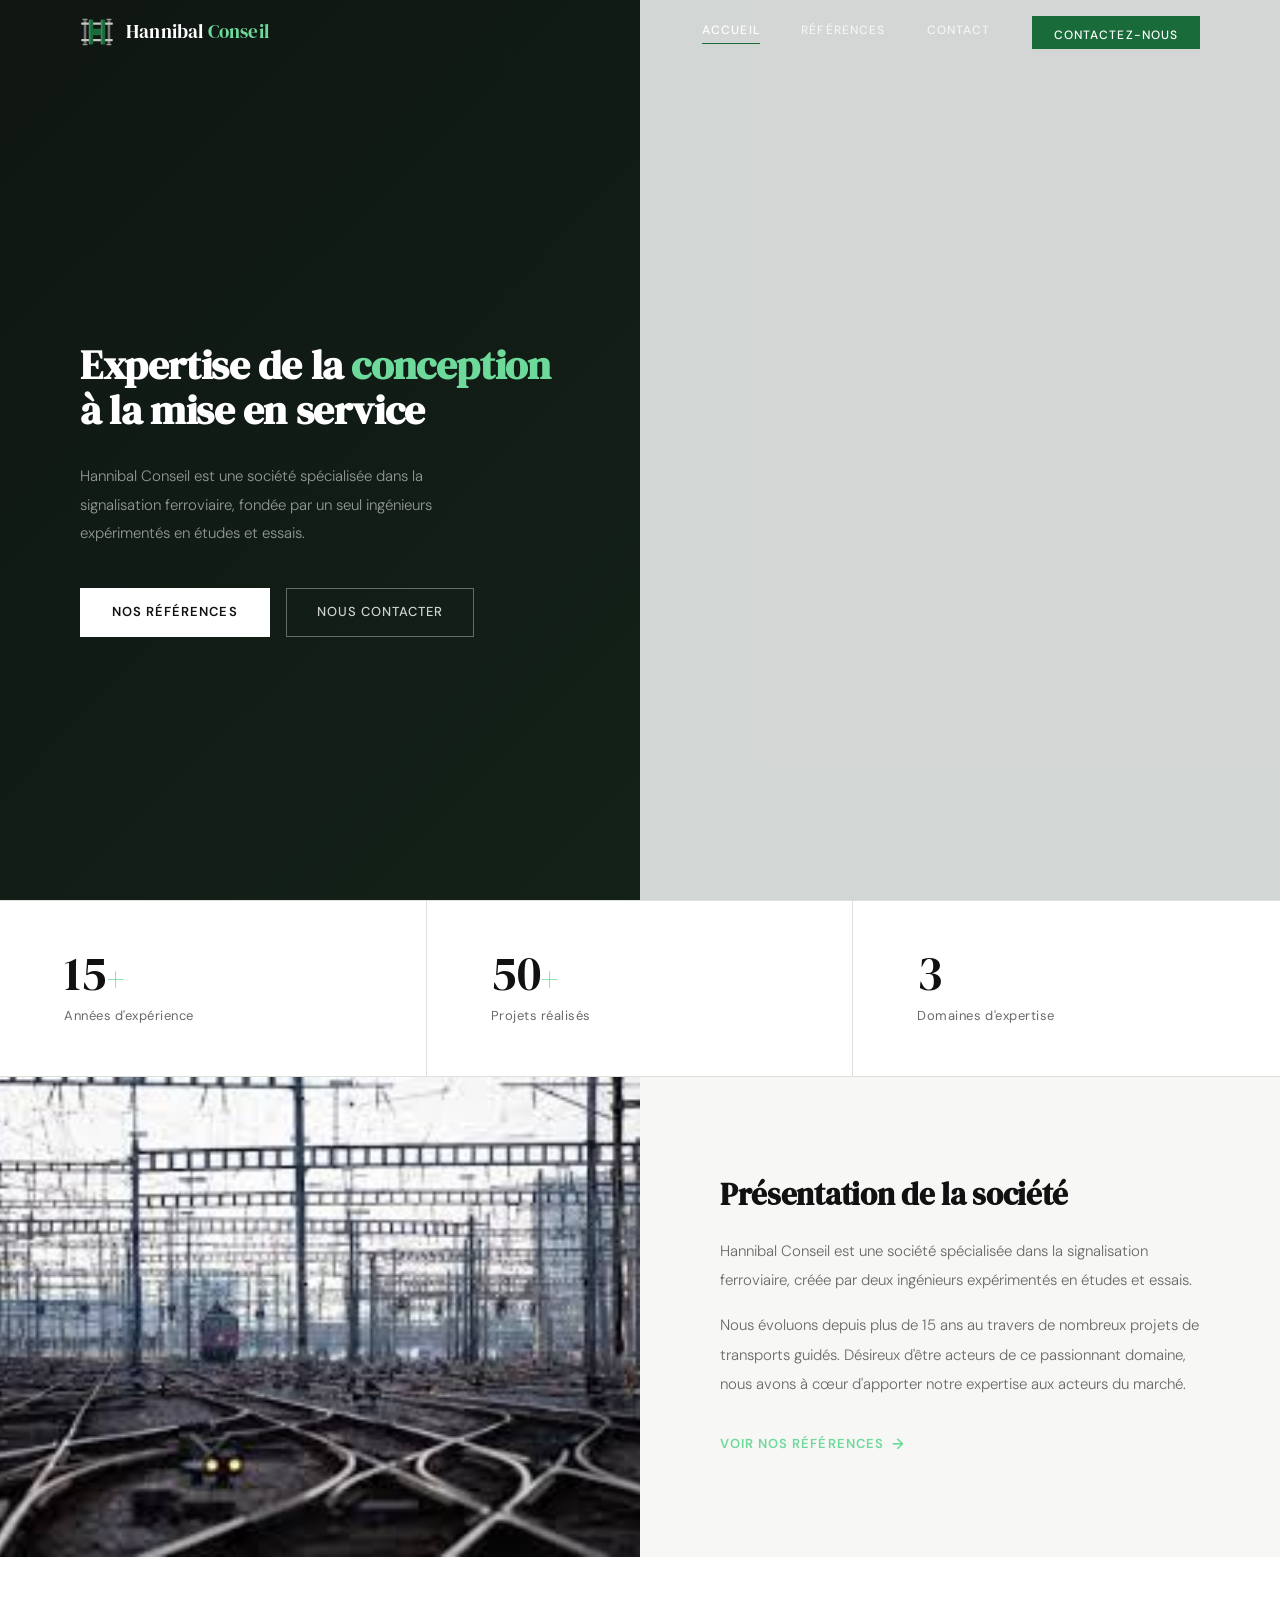
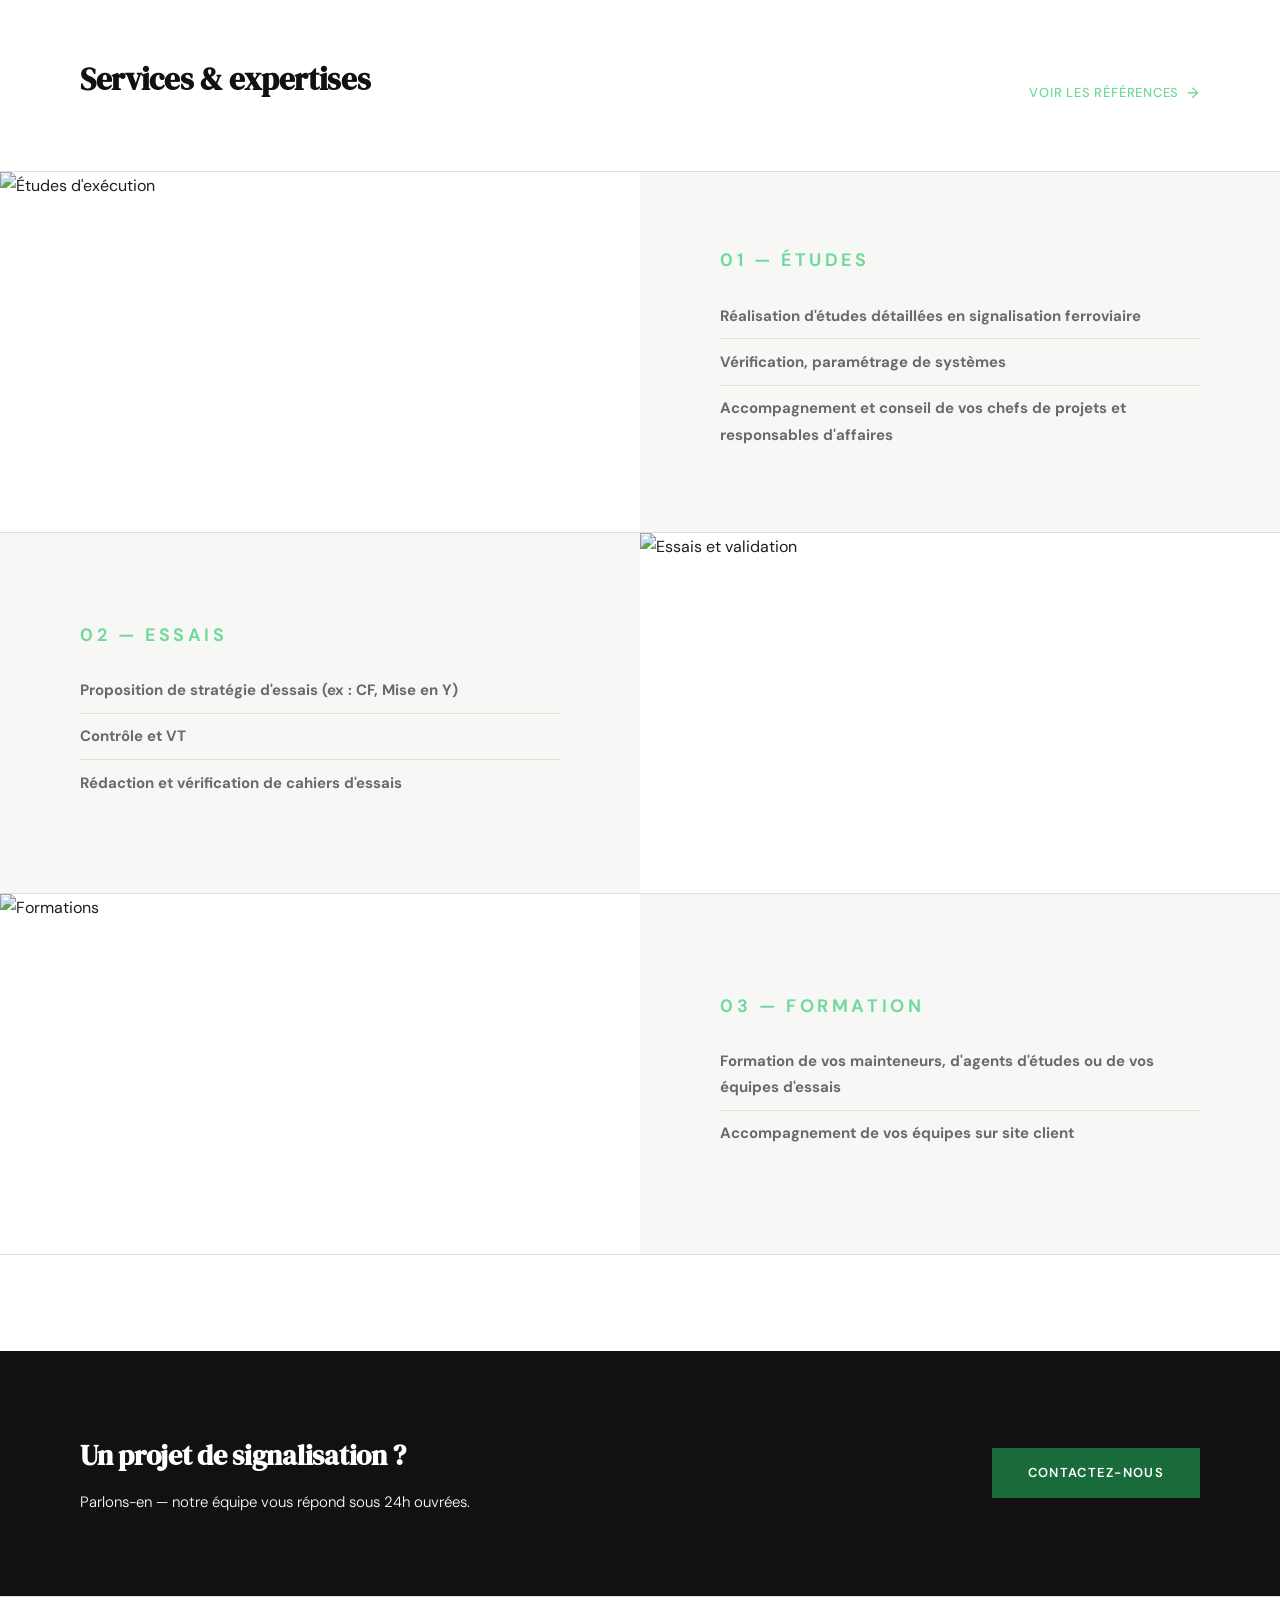
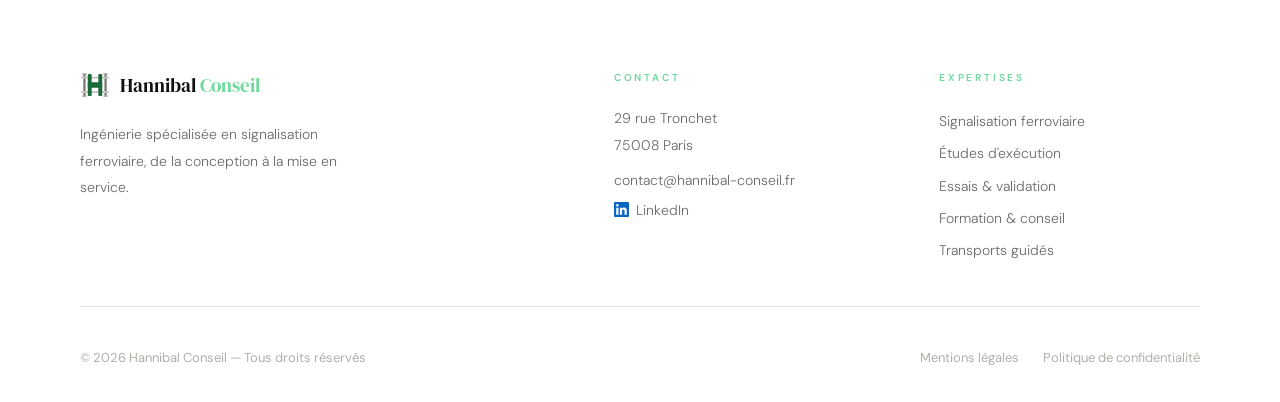
==== index.html @ cce584de "Apply uniform green text color #6dd99a across all pages" ====
<!DOCTYPE html>
<html lang="fr">
<head>
<meta charset="UTF-8">
<link rel="icon" type="image/svg+xml" href="favicon.svg">
<link rel="shortcut icon" href="favicon.svg">
<meta name="viewport" content="width=device-width, initial-scale=1.0">
<title>Hannibal Conseil — Ingénierie en signalisation ferroviaire</title>
<meta name="description" content="Hannibal Conseil, société spécialisée en signalisation ferroviaire : études d'exécution, essais & validation, formations. Plus de 15 ans d'expertise.">
<link href="https://fonts.googleapis.com/css2?family=DM+Sans:wght@300;400;500;600;700&family=DM+Serif+Display&display=swap" rel="stylesheet">
<link rel="stylesheet" href="style.css">
<style>
/* ── HERO SPLIT ── */
.hero {
  height: 100vh; min-height: 560px;
  display: grid; grid-template-columns: 1fr 1fr;
}
.hero-left {
  background: var(--dark);
  display: flex; flex-direction: column; justify-content: center;
  padding: calc(var(--nav-h) + 5rem) 5rem 4rem;
  position: relative; overflow: hidden;
}
.hero-left::before {
  content: ''; position: absolute; inset: 0;
  background: linear-gradient(135deg,#0a2e18 0%,#1a6b3a 100%);
  opacity: .18;
}
.hero-eyebrow {
  font-size: 11px; font-weight: 600; letter-spacing: .3em; text-transform: uppercase;
  color: #6dd99a; margin-bottom: 1.5rem; position: relative;
  display: flex; align-items: center; gap: 12px;
  animation: slideIn .8s ease .2s both;
}
.hero-eyebrow::before { content: ''; width: 28px; height: 1.5px; background: var(--green); }
.hero h1 {
  font-family: 'DM Serif Display', serif;
  font-size: clamp(2.2rem, 3.2vw, 3.4rem);
  color: var(--white); line-height: 1.1;
  letter-spacing: -.01em; margin-bottom: 1.8rem; position: relative;
  animation: fadeUp .9s ease .35s both;
}
.hero h1 span { color: #6dd99a; }
.hero-desc {
  color: rgba(255,255,255,.55); font-size: 15px; font-weight: 300;
  line-height: 1.9; max-width: 420px; margin-bottom: 2.5rem; position: relative;
  animation: fadeUp .8s ease .5s both;
}
.hero-actions { display: flex; gap: 1rem; flex-wrap: wrap; position: relative; animation: fadeUp .8s ease .65s both; }
.btn-white {
  background: var(--white); color: var(--dark);
  padding: 13px 32px; font-size: 13px; font-weight: 600;
  letter-spacing: .08em; text-transform: uppercase;
  transition: background .2s, transform .2s;
  display: inline-block;
}
.btn-white:hover { background: #efefef; transform: translateY(-2px); }
.btn-ghost {
  border: 1.5px solid rgba(255,255,255,.35); color: rgba(255,255,255,.8);
  padding: 12px 30px; font-size: 13px; font-weight: 500;
  letter-spacing: .08em; text-transform: uppercase;
  transition: border-color .2s, color .2s, transform .2s;
  display: inline-block;
}
.btn-ghost:hover { border-color: rgba(255,255,255,.7); color: var(--white); transform: translateY(-2px); }

.hero-right { position: relative; overflow: hidden; }
.hero-right video, .hero-right img {
  position: absolute; inset: 0; width: 100%; height: 100%; object-fit: cover;
}
.hero-right::after { content: ''; position: absolute; inset: 0; background: rgba(10,30,18,.18); }

/* ── STATS ── */
.stats {
  display: grid; grid-template-columns: repeat(3, 1fr);
  border-top: 1px solid var(--border); border-bottom: 1px solid var(--border);
  background: var(--white);
}
.stat-item {
  padding: 3rem 4rem; display: flex; flex-direction: column; gap: .5rem;
  border-right: 1px solid var(--border);
}
.stat-item:last-child { border-right: none; }
.stat-num { font-family: 'DM Serif Display', serif; font-size: 3rem; color: var(--dark); line-height: 1; }
.stat-num span { color: #6dd99a; font-size: 2rem; }
.stat-label { font-size: 13px; font-weight: 400; color: var(--muted); letter-spacing: .04em; }

/* ── PRÉSENTATION ── */
.presentation { display: grid; grid-template-columns: 1fr 1fr; min-height: 480px; }
.pres-img { position: relative; overflow: hidden; min-height: 400px; }
.pres-img img {
  position: absolute; inset: 0; width: 100%; height: 100%;
  object-fit: cover; transition: transform 6s ease;
}
.pres-img:hover img { transform: scale(1.04); }
.pres-content {
  padding: 5rem; background: var(--bg);
  display: flex; flex-direction: column; justify-content: center;
}
.pres-content h2 {
  font-family: 'DM Serif Display', serif;
  font-size: clamp(1.7rem, 2.4vw, 2.4rem);
  color: var(--dark); line-height: 1.2;
  margin-bottom: 1.5rem; letter-spacing: -.01em;
}
.pres-content p { color: var(--muted); font-size: 15px; font-weight: 300; line-height: 1.95; margin-bottom: 1rem; }
.pres-content p:last-of-type { margin-bottom: 2rem; }
.link-arrow {
  display: inline-flex; align-items: center; gap: 8px;
  font-size: 13px; font-weight: 600; letter-spacing: .08em;
  text-transform: uppercase; color: #6dd99a;
}
.link-arrow span { font-size: 15px; transition: transform .2s; }
.link-arrow:hover span { transform: translateX(4px); }

/* ── SERVICES ── */
.services { padding: 6rem 0; background: var(--white); }
.services-header {
  padding: 0 5rem 4rem;
  display: flex; align-items: flex-end; justify-content: space-between;
}
.services-header h2 {
  font-family: 'DM Serif Display', serif;
  font-size: clamp(1.7rem, 2.4vw, 2.4rem);
  color: var(--dark); letter-spacing: -.01em;
}
.services-header a {
  font-size: 13px; font-weight: 500; color: #6dd99a;
  letter-spacing: .06em; text-transform: uppercase;
  display: flex; align-items: center; gap: 8px; white-space: nowrap;
}
.services-header a::after { content: '→'; font-size: 15px; transition: transform .2s; }
.services-header a:hover::after { transform: translateX(4px); }

.service-row {
  display: grid; grid-template-columns: 1fr 1fr;
  border-top: 1px solid var(--border);
}
.service-row:last-child { border-bottom: 1px solid var(--border); }
.service-row.reverse .service-img-wrap { order: 2; }
.service-row.reverse .service-content  { order: 1; }
.service-img-wrap { overflow: hidden; min-height: 360px; position: relative; }
.service-img-wrap img {
  position: absolute; inset: 0; width: 100%; height: 100%;
  object-fit: cover; transition: transform .6s ease;
}
.service-img-wrap:hover img { transform: scale(1.04); }
.service-content {
  padding: 4rem 5rem; background: var(--bg);
  display: flex; flex-direction: column; justify-content: center;
}
.service-num { font-size: 18px; font-weight: 650; letter-spacing: .20em; color: #6dd99a; margin-bottom: 1rem; }
.service-title { font-family: 'DM Serif Display', serif; font-size: 1.75rem; color: var(--dark); margin-bottom: 1.5rem; line-height: 1.2; }
.service-list { list-style: none; }
.service-list li {
  font-size: 15px; font-weight: 300; color: var(--muted); line-height: 1.75;
  padding: .6rem 0; font-weight: bolder;
  border-bottom: 1px solid var(--border); position: relative;
}
.service-list li:last-child { border-bottom: none; }
.service-list li::before { display: none; }

/* ── CTA BANDE ── */
.cta-band {
  background: var(--dark); padding: 5rem;
  display: flex; align-items: center; justify-content: space-between; gap: 2rem;
}
.cta-band-text h2 {
  font-family: 'DM Serif Display', serif;
  font-size: clamp(1.6rem, 2.2vw, 2.2rem);
  color: var(--white); letter-spacing: -.01em; margin-bottom: .6rem;
}
.cta-band-text p { color: rgb(255, 255, 255); font-size: 15px; font-weight: 300; }
.btn-green {
  background: var(--green); color: var(--white);
  padding: 14px 36px; font-size: 13px; font-weight: 600;
  letter-spacing: .1em; text-transform: uppercase;
  white-space: nowrap; display: inline-block;
  transition: background .2s, transform .2s;
}
.btn-green:hover { background: var(--green-dk); transform: translateY(-2px); }

/* ════════════════════
   RESPONSIVE INDEX
════════════════════ */
@media (max-width: 1100px) {
  .hero-left { padding: calc(var(--nav-h) + 4rem) 4rem 4rem; }
  .stat-item { padding: 2.5rem 3rem; }
  .pres-content { padding: 4rem; }
  .services-header { padding: 0 3rem 3rem; }
  .service-content { padding: 3.5rem 4rem; }
  .cta-band { padding: 4rem 3rem; }
}

@media (max-width: 900px) {
  /* Hero : une seule colonne */
  .hero { grid-template-columns: 1fr; height: auto; min-height: 100svh; }
  .hero-left { padding: calc(var(--nav-h) + 3.5rem) 2.5rem 3.5rem; min-height: 100svh; }
  .hero-right { display: none; }

  /* Stats : 1 colonne */
  .stats { grid-template-columns: 1fr; }
  .stat-item { border-right: none; border-bottom: 1px solid var(--border); padding: 1.8rem 2.5rem; }
  .stat-item:last-child { border-bottom: none; }

  /* Présentation */
  .presentation { grid-template-columns: 1fr; }
  .pres-img { min-height: 280px; order: -1; }
  .pres-content { padding: 3rem 2.5rem; }

  /* Services */
  .services { padding: 4rem 0; }
  .services-header { padding: 0 2.5rem 2.5rem; flex-direction: column; align-items: flex-start; gap: 1rem; }
  .service-row, .service-row.reverse { grid-template-columns: 1fr; }
  .service-row.reverse .service-img-wrap,
  .service-row.reverse .service-content { order: unset; }
  .service-img-wrap { min-height: 240px; }
  .service-content { padding: 2.5rem; }

  /* CTA band */
  .cta-band { flex-direction: column; align-items: flex-start; padding: 3rem 2.5rem; }
}

@media (max-width: 600px) {
  .hero-left { padding: calc(var(--nav-h) + 2.5rem) 1.5rem 3rem; }
  .hero-desc { max-width: 100%; }
  .hero-actions { flex-direction: column; }
  .btn-white, .btn-ghost { width: 100%; text-align: center; }

  .stat-item { padding: 1.5rem 1.5rem; }
  .pres-content { padding: 2.5rem 1.5rem; }
  .services-header { padding: 0 1.5rem 2rem; }
  .service-content { padding: 2rem 1.5rem; }
  .cta-band { padding: 2.5rem 1.5rem; }
  .btn-green { width: 100%; text-align: center; padding: 14px 24px; }
}
</style>
</head>
<body>

<!-- BURGER OVERLAY -->
<div class="nav-overlay" id="nav-overlay">
  <a href="index.html">Accueil</a>
  <a href="references.html">Références</a>
  <a href="contact.html">Contact</a>
  <a href="contact.html" class="nav-overlay-cta">Contactez-nous</a>
</div>

<!-- NAV -->
<nav id="navbar">
  <a href="index.html" class="nav-logo">
    <svg viewBox="0 0 54 54" style="width:34px;height:34px;flex-shrink:0" xmlns="http://www.w3.org/2000/svg">
      <rect x="4" y="6" width="8" height="2.5" rx="1" fill="#9a9896"/>
      <rect x="6" y="8.5" width="4" height="37" fill="#787674"/>
      <rect x="4" y="45.5" width="8" height="2.5" rx="1" fill="#9a9896"/>
      <rect x="42" y="6" width="8" height="2.5" rx="1" fill="#9a9896"/>
      <rect x="44" y="8.5" width="4" height="37" fill="#787674"/>
      <rect x="42" y="45.5" width="8" height="2.5" rx="1" fill="#9a9896"/>
      <rect x="2" y="12" width="50" height="3.5" rx="1" fill="#c8c6c2"/>
      <rect x="2" y="38" width="50" height="3.5" rx="1" fill="#c8c6c2"/>
      <rect x="14" y="7" width="7" height="40" rx="2" fill="#1a6b3a"/>
      <rect x="33" y="7" width="7" height="40" rx="2" fill="#1a6b3a"/>
      <rect x="14" y="22" width="26" height="10" rx="1.5" fill="#1a6b3a"/>
      <rect x="14" y="7" width="2.5" height="40" rx="1" fill="white" opacity="0.18"/>
      <rect x="33" y="7" width="2.5" height="40" rx="1" fill="white" opacity="0.18"/>
    </svg>
    <span class="nav-brand">Hannibal <em>Conseil</em></span>
  </a>
  <div class="nav-links">
    <a href="index.html" class="active">Accueil</a>
    <a href="references.html">Références</a>
    <a href="contact.html">Contact</a>
    <a href="contact.html" class="nav-cta">Contactez-nous</a>
  </div>
  <button class="burger" id="burger" aria-label="Menu">
    <span></span><span></span><span></span>
  </button>
</nav>

<!-- HERO SPLIT -->
<section class="hero">
  <div class="hero-left">
    <!--<div class="hero-eyebrow">Ingénierie ferroviaire</div>-->
    <h1>Expertise de la <span>conception</span> à la mise en service</h1>
    <p class="hero-desc">Hannibal Conseil est une société spécialisée dans la signalisation ferroviaire, fondée par un seul ingénieurs expérimentés en études et essais.</p>
    <div class="hero-actions">
      <a href="references.html" class="btn-white">Nos références</a>
      <a href="contact.html" class="btn-ghost">Nous contacter</a>
    </div>
  </div>
  <div class="hero-right">
    <video autoplay muted loop playsinline poster="https://images.pexels.com/videos/5057524/pexels-photo-5057524.jpeg?auto=compress&cs=tinysrgb&fit=crop&h=1080&w=1920">
      <source src="https://videos.pexels.com/video-files/5057524/5057524-uhd_1440_2560_25fps.mp4" type="video/mp4">
    </video>
  </div>
</section>

<!-- CHIFFRES CLÉS -->
<div class="stats">
  <div class="stat-item reveal d1">
    <div class="stat-num">15<span>+</span></div>
    <div class="stat-label">Années d'expérience</div>
  </div>
  <div class="stat-item reveal d2">
    <div class="stat-num">50<span>+</span></div>
    <div class="stat-label">Projets réalisés</div>
  </div>
  <div class="stat-item reveal d3">
    <div class="stat-num">3</div>
    <div class="stat-label">Domaines d'expertise</div>
  </div>
</div>

<!-- PRÉSENTATION -->
<section class="presentation">
  <div class="pres-img">
    <img src="ferro.jpeg" alt="Infrastructure ferroviaire">
  </div>
  <div class="pres-content">
    <!-- <div class="section-tag reveal">À propos</div>-->
    <h2 class="reveal">Présentation de la société</h2>
    <p class="reveal">Hannibal Conseil est une société spécialisée dans la signalisation ferroviaire, créée par deux ingénieurs expérimentés en études et essais.</p>
    <p class="reveal d1">Nous évoluons depuis plus de 15 ans au travers de nombreux projets de transports guidés. Désireux d'être acteurs de ce passionnant domaine, nous avons à cœur d'apporter notre expertise aux acteurs du marché.</p>
    <a href="references.html" class="link-arrow reveal d2">Voir nos références <span>→</span></a>
  </div>
</section>

<!-- SERVICES ALTERNÉS -->
<section class="services">
  <div class="services-header">
    <div>
      <!--<div class="section-tag reveal">Nos activités</div>-->
      <h2 class="reveal">Services &amp; expertises</h2>
    </div>
    <a href="references.html" class="reveal">Voir les références</a>
  </div>

  <div class="service-row">
    <div class="service-img-wrap reveal-l">
      <img src="https://assets.zyrosite.com/cdn-cgi/image/format=auto,w=800,h=500,fit=crop,trim=0;995.5555555555555;0;0/YleW99z2ggsEE9o8/capture-daa-c-cran-2025-05-18-a-14.01.29-AVL7kez1xnTKeznZ.png" alt="Études d'exécution">
    </div>
    <div class="service-content reveal-r">
      <div class="service-num">01 — ÉTUDES</div>
      <!--<div class="service-title">Études d'exécution</div>-->
      <ul class="service-list">
        <li>Réalisation d'études détaillées en signalisation ferroviaire</li>
        <li>Vérification, paramétrage de systèmes</li>
        <li>Accompagnement et conseil de vos chefs de projets et responsables d'affaires</li>
      </ul>
    </div>
  </div>

  <div class="service-row reverse">
    <div class="service-content reveal-l">
      <div class="service-num">02 — ESSAIS</div>
      <!--<div class="service-title">Essais et validation</div>-->
      <ul class="service-list">
        <li>Proposition de stratégie d'essais (ex : CF, Mise en Y)</li>
        <li>Contrôle et VT</li>
        <li>Rédaction et vérification de cahiers d'essais</li>
      </ul>
    </div>
    <div class="service-img-wrap reveal-r">
      <img src="https://images.unsplash.com/photo-1645430077408-317e8d7f712c?auto=format&fit=crop&w=800&h=500" alt="Essais et validation">
    </div>
  </div>

  <div class="service-row">
    <div class="service-img-wrap reveal-l">
      <img src="https://assets.zyrosite.com/cdn-cgi/image/format=auto,w=800,h=500,fit=crop/YleW99z2ggsEE9o8/depositphotos_52789213-stock-photo-speaker-at-business-convention-and-2-A85eK1k5vls1j5VX.jpg" alt="Formations">
    </div>
    <div class="service-content reveal-r">
      <div class="service-num">03 — FORMATION</div>
      <!--<div class="service-title">Formations et conseils</div>-->
      <ul class="service-list">
        <li>Formation de vos mainteneurs, d'agents d'études ou de vos équipes d'essais</li>
        <li>Accompagnement de vos équipes sur site client</li>
      </ul>
    </div>
  </div>
</section>

<!-- CTA BANDE -->
<div class="cta-band">
  <div class="cta-band-text reveal">
    <h2>Un projet de signalisation&nbsp;?</h2>
    <p>Parlons-en — notre équipe vous répond sous 24h ouvrées.</p>
  </div>
  <a href="contact.html" class="btn-green reveal d1">Contactez-nous</a>
</div>

<!-- FOOTER -->
<footer>
  <div class="footer-inner">
    <div class="footer-col">
      <div class="footer-logo">
        <svg viewBox="0 0 54 54" style="width:30px;height:30px" xmlns="http://www.w3.org/2000/svg">
          <rect x="4" y="6" width="8" height="2.5" rx="1" fill="#9a9896"/>
          <rect x="6" y="8.5" width="4" height="37" fill="#787674"/>
          <rect x="4" y="45.5" width="8" height="2.5" rx="1" fill="#9a9896"/>
          <rect x="42" y="6" width="8" height="2.5" rx="1" fill="#9a9896"/>
          <rect x="44" y="8.5" width="4" height="37" fill="#787674"/>
          <rect x="42" y="45.5" width="8" height="2.5" rx="1" fill="#9a9896"/>
          <rect x="2" y="12" width="50" height="3.5" rx="1" fill="#c8c6c2"/>
          <rect x="2" y="38" width="50" height="3.5" rx="1" fill="#c8c6c2"/>
          <rect x="14" y="7" width="7" height="40" rx="2" fill="#1a6b3a"/>
          <rect x="33" y="7" width="7" height="40" rx="2" fill="#1a6b3a"/>
          <rect x="14" y="22" width="26" height="10" rx="1.5" fill="#1a6b3a"/>
        </svg>
        <span class="footer-name">Hannibal <em>Conseil</em></span>
      </div>
      <p class="footer-desc">Ingénierie spécialisée en signalisation ferroviaire, de la conception à la mise en service.</p>
    </div>
    <div class="footer-col">
      <div class="footer-col-title">Contact</div>
      <p>29 rue Tronchet<br>75008 Paris</p>
      <a href="mailto:contact@hannibal-conseil.fr" style="margin-top:.6rem;display:block">contact@hannibal-conseil.fr</a>
      <a href="https://www.linkedin.com/in/wisam-i-6a949890" target="_blank" style="display:inline-flex;align-items:center;gap:7px;">
  <svg xmlns="http://www.w3.org/2000/svg" width="15" height="15" viewBox="0 0 24 24" fill="#0A66C2"><path d="M20.447 20.452h-3.554v-5.569c0-1.328-.027-3.037-1.852-3.037-1.853 0-2.136 1.445-2.136 2.939v5.667H9.351V9h3.414v1.561h.046c.477-.9 1.637-1.85 3.37-1.85 3.601 0 4.267 2.37 4.267 5.455v6.286zM5.337 7.433a2.062 2.062 0 0 1-2.063-2.065 2.064 2.064 0 1 1 2.063 2.065zm1.782 13.019H3.555V9h3.564v11.452zM22.225 0H1.771C.792 0 0 .774 0 1.729v20.542C0 23.227.792 24 1.771 24h20.451C23.2 24 24 23.227 24 22.271V1.729C24 .774 23.2 0 22.222 0h.003z"/></svg>
  LinkedIn
</a>
    </div>
    <div class="footer-col">
      <div class="footer-col-title">Expertises</div>
      <div class="footer-exp">
        Signalisation ferroviaire<br>
        Études d'exécution<br>
        Essais &amp; validation<br>
        Formation &amp; conseil<br>
        Transports guidés
      </div>
    </div>
  </div>
  <div class="footer-bottom">
    <span class="footer-copy">© 2026 Hannibal Conseil — Tous droits réservés</span>
    <div class="footer-legal">
      <a href="mentions-legales.html">Mentions légales</a>
      <a href="privacy-policy.html">Politique de confidentialité</a>
    </div>
  </div>
</footer>

<script>
// ── Nav sticky + hide on scroll down ──
const nav = document.getElementById('navbar');
let lastY = 0;
window.addEventListener('scroll', () => {
  const y = window.scrollY;
  if (y > 80) {
    nav.classList.add('sticky');
    nav.style.transform = (y > lastY && y > 200) ? 'translateY(-100%)' : 'translateY(0)';
  } else {
    nav.classList.remove('sticky');
    nav.style.transform = 'translateY(0)';
  }
  lastY = y;
}, { passive: true });

// ── Burger menu ──
const burger  = document.getElementById('burger');
const overlay = document.getElementById('nav-overlay');
burger.addEventListener('click', () => {
  burger.classList.toggle('open');
  overlay.classList.toggle('open');
  document.body.style.overflow = burger.classList.contains('open') ? 'hidden' : '';
});
overlay.querySelectorAll('a').forEach(a => {
  a.addEventListener('click', () => {
    burger.classList.remove('open');
    overlay.classList.remove('open');
    document.body.style.overflow = '';
  });
});

// ── Scroll reveal ──
const io = new IntersectionObserver(entries => {
  entries.forEach(e => { if (e.isIntersecting) { e.target.classList.add('visible'); io.unobserve(e.target); } });
}, { threshold: 0.1 });
document.querySelectorAll('.reveal, .reveal-r, .reveal-l').forEach(el => io.observe(el));
</script>
</body>
</html>
---- style.css ----
/* ═══════════════════════════════════════════════════════════════
   HANNIBAL CONSEIL — Feuille de style commune
   ═══════════════════════════════════════════════════════════════ */

*, *::before, *::after { box-sizing: border-box; margin: 0; padding: 0; }

:root {
  --green:    #1a6b3a;
  --green-dk: #134f2b;
  --green-lt: #e8f5ee;
  --green-mid:#2d8f50;
  --white:    #ffffff;
  --bg:       #f7f7f5;
  --dark:     #111111;
  --mid:      #2a2a2a;
  --muted:    #6a6a6a;
  --border:   #e0e0db;
  --text:     #1e1e1e;
  --nav-h:    64px;
}

html { scroll-behavior: smooth; }

body {
  font-family: 'DM Sans', sans-serif;
  color: var(--text);
  background: var(--white);
  font-size: 16px;
  line-height: 1.75;
  overflow-x: hidden;
}

a { text-decoration: none; color: inherit; }
img { display: block; max-width: 100%; }

/* ── ANIMATIONS ── */
@keyframes fadeUp   { from { opacity:0; transform:translateY(30px) } to { opacity:1; transform:translateY(0) } }
@keyframes fadeIn   { from { opacity:0 } to { opacity:1 } }
@keyframes scaleIn  { from { opacity:0; transform:scale(0.97) } to { opacity:1; transform:scale(1) } }
@keyframes slideIn  { from { opacity:0; transform:translateX(-20px) } to { opacity:1; transform:translateX(0) } }

.reveal   { opacity:0; transform:translateY(22px);  transition: opacity .75s ease, transform .75s ease; }
.reveal-r { opacity:0; transform:translateX(24px);  transition: opacity .75s ease, transform .75s ease; }
.reveal-l { opacity:0; transform:translateX(-24px); transition: opacity .75s ease, transform .75s ease; }
.reveal.visible, .reveal-r.visible, .reveal-l.visible { opacity:1; transform:none; }
.d1 { transition-delay: .12s; }
.d2 { transition-delay: .24s; }
.d3 { transition-delay: .36s; }

/* ── SECTION TAG ── */
.section-tag {
  font-size: 13px; font-weight: 600; letter-spacing: 0.28em;
  text-transform: uppercase; color: var(--muted);
  margin-bottom: 1rem;
  display: flex; align-items: center; gap: 10px;
}
.section-tag::before { display: none; }

/* ══════════════════════════════════════════
   NAVIGATION
══════════════════════════════════════════ */
nav {
  position: fixed; top:0; left:0; right:0; z-index: 200;
  height: var(--nav-h);
  display: flex; align-items: center; justify-content: space-between;
  padding: 0 5rem;
  background: transparent;
  transition: background .4s ease, box-shadow .4s ease, height .4s ease;
}
nav.sticky, nav.opaque {
  background: var(--white);
  box-shadow: 0 1px 0 var(--border);
  height: 58px;
}
.nav-logo { display: flex; align-items: center; gap: 12px; transition: opacity .2s; }
.nav-logo:hover { opacity: .8; }
.nav-brand { font-family: 'DM Serif Display', serif; font-size: 19px; color: var(--white); transition: color .4s; letter-spacing: .01em; }
nav.sticky .nav-brand, nav.opaque .nav-brand { color: var(--dark); }
.nav-brand em { color: #6dd99a; font-style: normal; }

.nav-links { display: flex; align-items: center; gap: 2.6rem; }
.nav-links a {
  font-size: 12px; font-weight: 500; letter-spacing: 0.09em;
  text-transform: uppercase; color: rgba(255,255,255,.75);
  position: relative; padding-bottom: 3px; transition: color .25s;
}
.nav-links a::after {
  content: ''; position: absolute; bottom: 0; left:0;
  width: 0; height: 1.5px; background: var(--green);
  transition: width .3s ease;
}
.nav-links a:hover, .nav-links a.active { color: var(--white); }
.nav-links a:hover::after, .nav-links a.active::after { width: 100%; }
nav.sticky .nav-links a, nav.opaque .nav-links a { color: var(--muted); }
nav.sticky .nav-links a:hover, nav.sticky .nav-links a.active,
nav.opaque .nav-links a:hover, nav.opaque .nav-links a.active { color: var(--dark); }

.nav-cta {
  background: var(--green) !important; color: var(--white) !important;
  padding: 9px 22px; font-size: 12px; font-weight: 600;
  letter-spacing: 0.1em; text-transform: uppercase;
  transition: background .2s, transform .2s;
}
.nav-cta::after { display: none !important; }
.nav-cta:hover { background: var(--green-dk) !important; transform: translateY(-1px); }

/* Burger — visible uniquement mobile */
.burger {
  display: none;
  flex-direction: column; justify-content: center; align-items: center; gap: 5px;
  width: 40px; height: 40px; cursor: pointer;
  background: none; border: 1px solid rgba(255,255,255,.3);
  transition: border-color .2s;
}
nav.sticky .burger, nav.opaque .burger { border-color: var(--border); }
.burger:hover { border-color: var(--green); }
.burger span { display: block; width: 18px; height: 1.5px; background: var(--white); transition: all .35s cubic-bezier(.77,0,.175,1); }
nav.sticky .burger span, nav.opaque .burger span { background: var(--dark); }
.burger.open span:nth-child(1) { transform: translateY(6.5px) rotate(45deg); }
.burger.open span:nth-child(2) { opacity: 0; transform: scaleX(0); }
.burger.open span:nth-child(3) { transform: translateY(-6.5px) rotate(-45deg); }

/* Overlay menu mobile */
.nav-overlay {
  position: fixed; inset: 0; z-index: 199;
  background: rgba(10,10,10,.97);
  display: flex; flex-direction: column; align-items: center; justify-content: center; gap: 2rem;
  opacity: 0; pointer-events: none;
  transition: opacity .4s ease;
}
.nav-overlay.open { opacity: 1; pointer-events: all; }
.nav-overlay a {
  font-family: 'DM Serif Display', serif;
  font-size: clamp(1.8rem, 6vw, 3rem);
  color: rgba(255,255,255,.55);
  transform: translateY(14px); opacity: 0;
  transition: color .25s, transform .5s ease, opacity .5s ease;
}
.nav-overlay.open a { transform: translateY(0); opacity: 1; }
.nav-overlay.open a:nth-child(1) { transition-delay: .05s; }
.nav-overlay.open a:nth-child(2) { transition-delay: .1s; }
.nav-overlay.open a:nth-child(3) { transition-delay: .15s; }
.nav-overlay.open a:nth-child(4) { transition-delay: .2s; }
.nav-overlay a:hover { color: #6dd99a; }
.nav-overlay .nav-overlay-cta {
  margin-top: 1rem;
  background: var(--green); color: var(--white) !important;
  padding: 14px 40px; font-family: 'DM Sans', sans-serif;
  font-size: 13px; font-weight: 600; letter-spacing: .1em; text-transform: uppercase;
}

/* ══════════════════════════════════════════
   PAGE HERO (pages internes)
══════════════════════════════════════════ */
.page-hero {
  margin-top: var(--nav-h);
  position: relative; height: 320px; overflow: hidden;
  display: flex; align-items: center; justify-content: center; text-align: center;
}
.page-hero-bg {
  position: absolute; inset: 0;
  background-size: cover; background-position: center;
  animation: scaleIn 1.2s ease both; filter: brightness(.99);
}
.page-hero-overlay { position: absolute; inset: 0; background: rgba(10,30,18,.28); }
.page-hero-content { position: relative; z-index: 2; padding: 0 2rem; }
.page-hero-eyebrow {
  font-size: 13px; font-weight: 600; letter-spacing: .3em;
  text-transform: uppercase; color: #f3f3f3; font-weight: bold;
  margin-bottom: 1rem; animation: fadeUp .7s ease .2s both;
}
.page-hero-content h1 {
  font-family: 'DM Serif Display', serif; color: var(--white);
  font-size: clamp(2rem, 4vw, 3rem); letter-spacing: -.01em;
  animation: fadeUp .8s ease .3s both;
}

/* ══════════════════════════════════════════
   FOOTER COMMUN
══════════════════════════════════════════ */
footer {
  background: var(--white);
  border-top: 1px solid var(--border);
  padding: 4.5rem 5rem 2rem;
}
.footer-inner {
  display: grid; grid-template-columns: 1.8fr 1fr 1fr;
  gap: 4rem; margin-bottom: 2.5rem;
  padding-bottom: 2.5rem; border-bottom: 1px solid var(--border);
}
.footer-logo { display: flex; align-items: center; gap: 10px; margin-bottom: 1.2rem; }
.footer-name { font-family: 'DM Serif Display', serif; font-size: 19px; color: var(--dark); }
.footer-name em { color: #6dd99a; font-style: normal; }
.footer-desc { color: var(--muted); font-size: 14px; font-weight: 300; line-height: 1.9; max-width: 300px; }
.footer-col-title { font-size: 10px; font-weight: 600; letter-spacing: .28em; text-transform: uppercase; color: #6dd99a; margin-bottom: 1.2rem; }
.footer-col p { color: var(--muted); font-size: 14px; font-weight: 300; line-height: 1.9; }
.footer-col a { color: var(--muted); font-size: 14px; font-weight: 300; display: block; margin-bottom: 5px; transition: color .2s; }
.footer-col a:hover { color: var(--dark); }
.footer-exp { color: var(--muted); font-size: 14px; font-weight: 300; line-height: 2.3; }
.footer-bottom { display: flex; align-items: center; justify-content: space-between; }
.footer-copy { color: #b0b0a8; font-size: 13px; }
.footer-legal { display: flex; gap: 1.5rem; }
.footer-legal a { color: #b0b0a8; font-size: 13px; transition: color .2s; }
.footer-legal a:hover { color: #6dd99a; }

/* ══════════════════════════════════════════
   SCRIPT COMMUN (inline JS à copier)
══════════════════════════════════════════ */

/* ══════════════════════════════════════════
   RESPONSIVE — BREAKPOINTS
══════════════════════════════════════════ */

/* Tablette large */
@media (max-width: 1100px) {
  nav { padding: 0 3rem; }
  footer { padding: 4rem 3rem 2rem; }
  .footer-inner { gap: 3rem; }
}

/* Tablette */
@media (max-width: 900px) {
  nav { padding: 0 2rem; }
  .nav-links { display: none; }
  .burger { display: flex; }

  .page-hero { height: 260px; }

  footer { padding: 3.5rem 2rem 1.5rem; }
  .footer-inner { grid-template-columns: 1fr 1fr; gap: 2.5rem; }
  .footer-bottom { flex-direction: column; gap: 1rem; align-items: flex-start; }
}

/* Mobile */
@media (max-width: 600px) {
  nav { padding: 0 1.2rem; }

  .page-hero { height: 220px; }
  .page-hero-content h1 { font-size: 1.7rem; }

  footer { padding: 2.5rem 1.2rem 1.2rem; }
  .footer-inner { grid-template-columns: 1fr; gap: 2rem; }
  .footer-legal { flex-direction: column; gap: .6rem; }
}
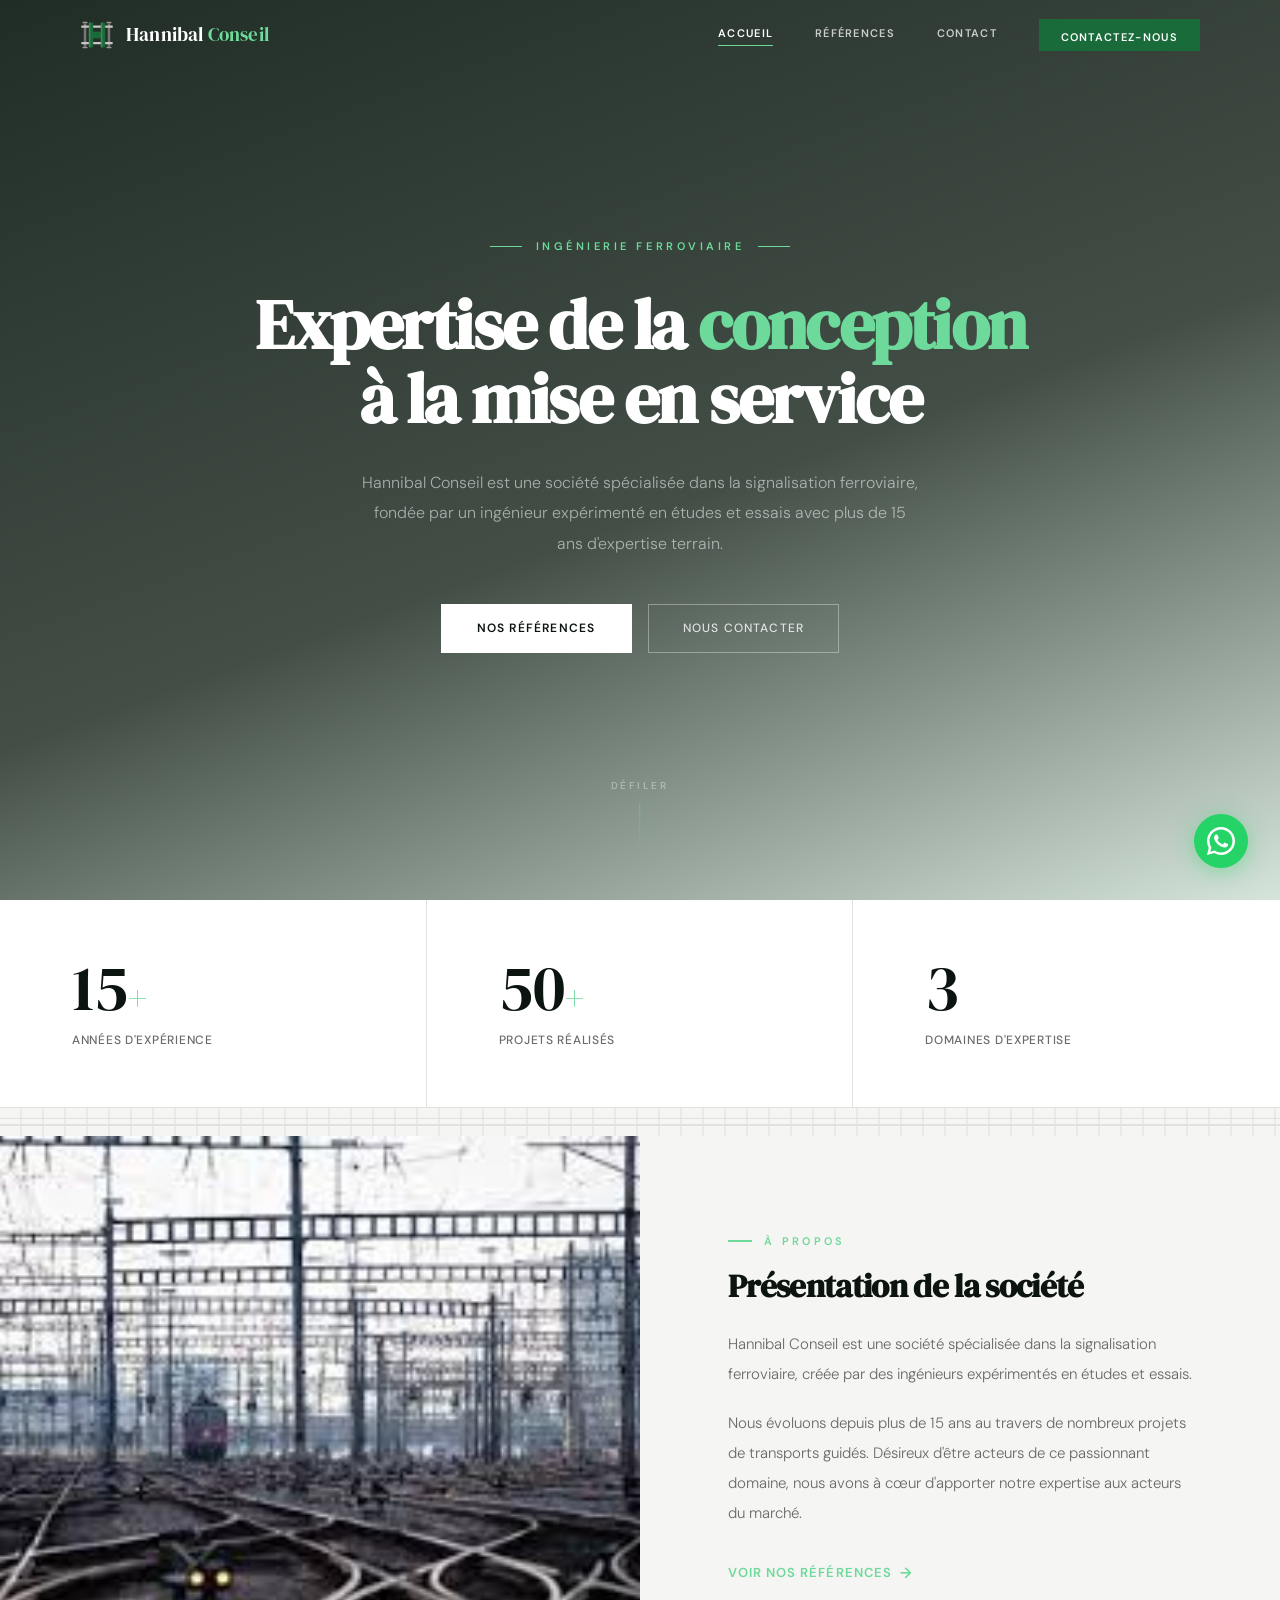
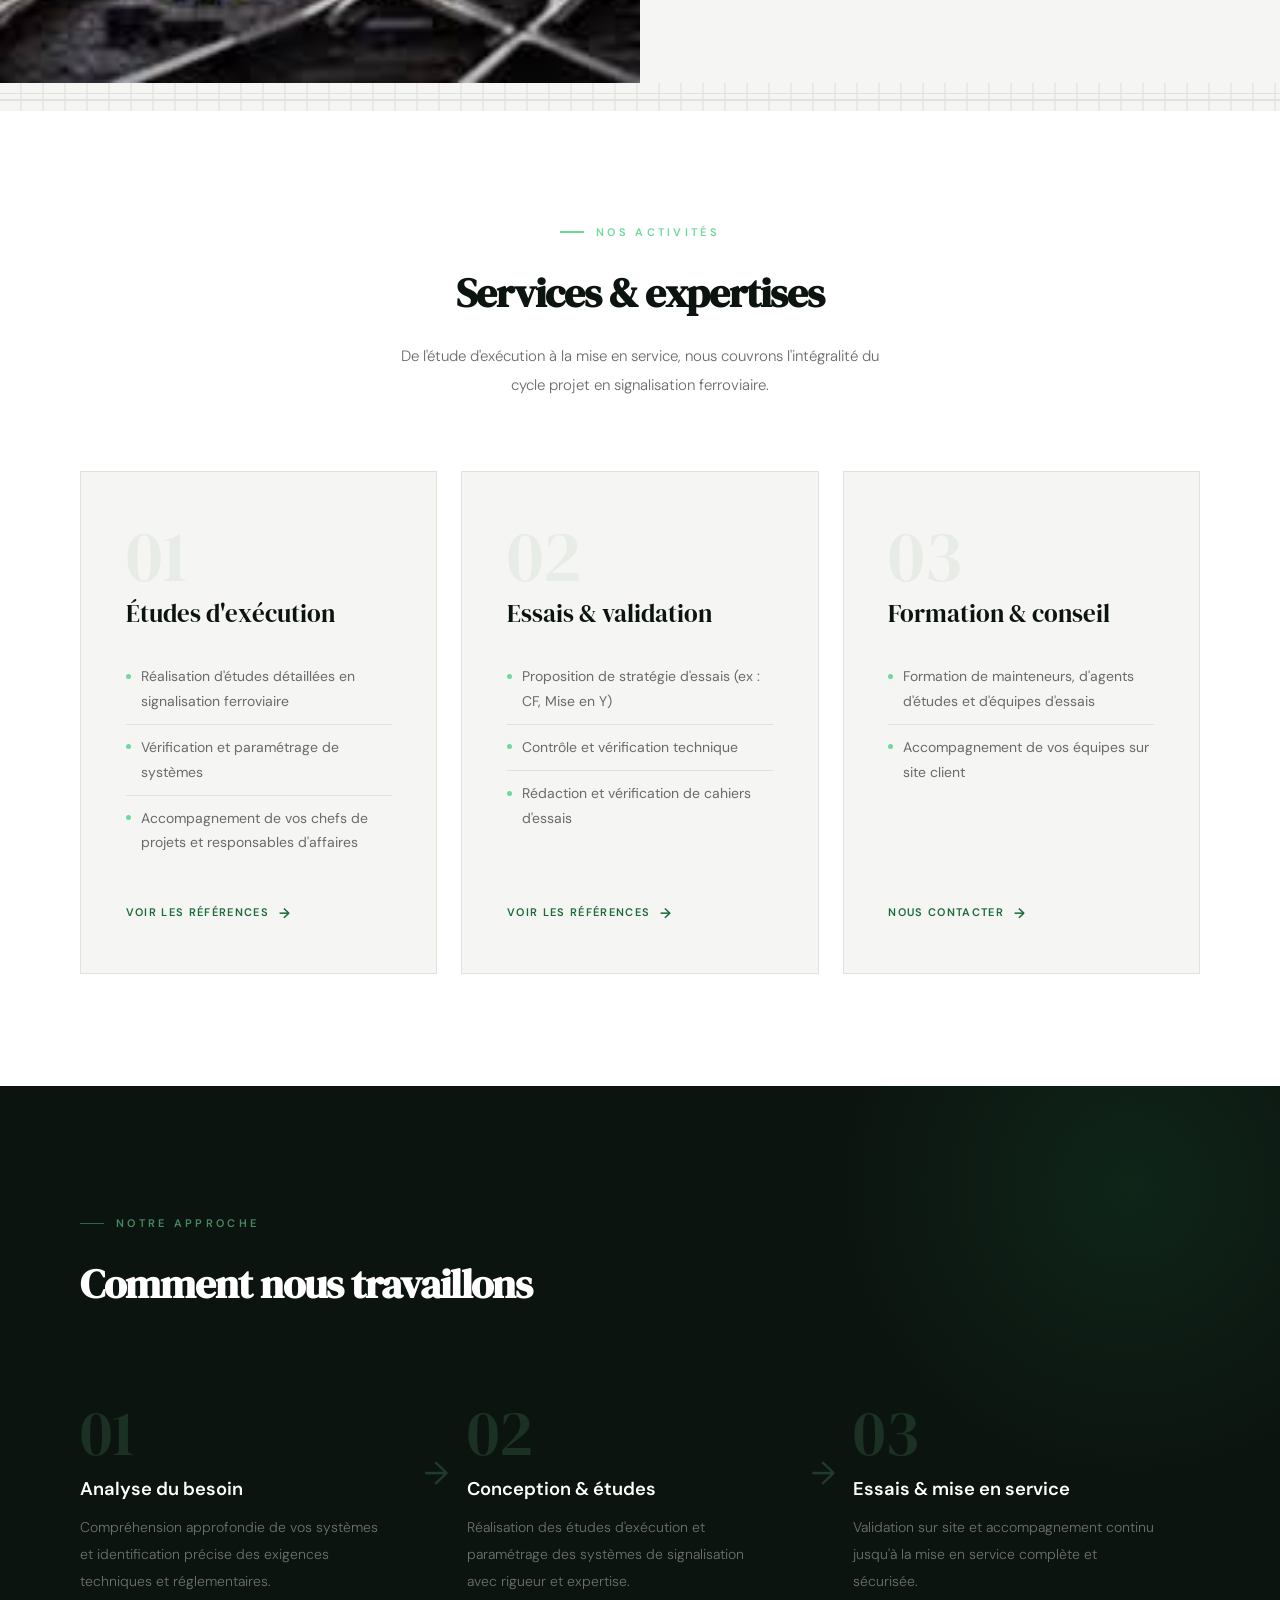
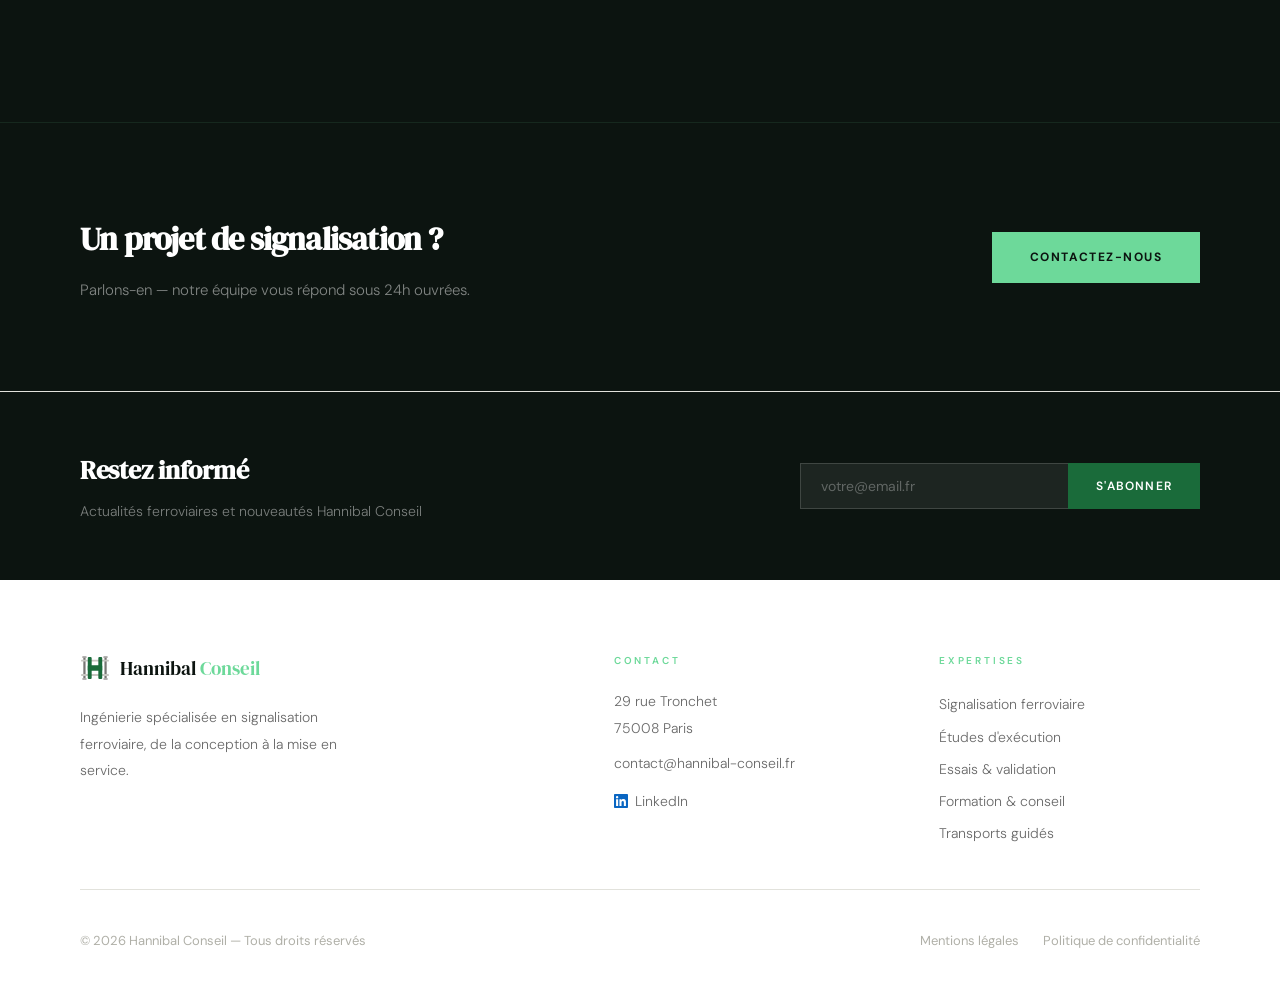
==== commit 4b941064: "Redesign: concept-ik inspired layout with unique railway touch - Full-screen centered hero with vide" ====
--- a/index.html
+++ b/index.html
@@ -10,83 +10,98 @@
 <link href="https://fonts.googleapis.com/css2?family=DM+Sans:wght@300;400;500;600;700&family=DM+Serif+Display&display=swap" rel="stylesheet">
 <link rel="stylesheet" href="style.css">
 <style>
-/* ── HERO SPLIT ── */
+/* ── HERO PLEIN ÉCRAN CENTRÉ ── */
 .hero {
-  height: 100vh; min-height: 560px;
-  display: grid; grid-template-columns: 1fr 1fr;
-}
-.hero-left {
-  background: var(--dark);
-  display: flex; flex-direction: column; justify-content: center;
-  padding: calc(var(--nav-h) + 5rem) 5rem 4rem;
-  position: relative; overflow: hidden;
-}
-.hero-left::before {
-  content: ''; position: absolute; inset: 0;
-  background: linear-gradient(135deg,#0a2e18 0%,#1a6b3a 100%);
-  opacity: .18;
+  height: 100vh; min-height: 620px;
+  position: relative;
+  display: flex; align-items: center; justify-content: center;
+  text-align: center; overflow: hidden;
+}
+.hero-bg { position: absolute; inset: 0; }
+.hero-bg video, .hero-bg img {
+  position: absolute; inset: 0;
+  width: 100%; height: 100%; object-fit: cover;
+}
+.hero-overlay {
+  position: absolute; inset: 0;
+  background: linear-gradient(160deg, rgba(8,22,14,.9) 0%, rgba(13,28,18,.78) 55%, rgba(26,107,58,.18) 100%);
+}
+.hero-content {
+  position: relative; z-index: 2;
+  padding: calc(var(--nav-h) + 1rem) 2rem 6rem;
+  max-width: 900px; width: 100%;
 }
 .hero-eyebrow {
-  font-size: 11px; font-weight: 600; letter-spacing: .3em; text-transform: uppercase;
-  color: #6dd99a; margin-bottom: 1.5rem; position: relative;
-  display: flex; align-items: center; gap: 12px;
-  animation: slideIn .8s ease .2s both;
-}
-.hero-eyebrow::before { content: ''; width: 28px; height: 1.5px; background: var(--green); }
+  font-size: 11px; font-weight: 600; letter-spacing: .32em; text-transform: uppercase;
+  color: var(--green-acc); margin-bottom: 2rem;
+  display: flex; align-items: center; justify-content: center; gap: 14px;
+  animation: fadeUp .8s ease .2s both;
+}
+.eyebrow-line { display: block; width: 32px; height: 1.5px; background: var(--green-acc); }
 .hero h1 {
   font-family: 'DM Serif Display', serif;
-  font-size: clamp(2.2rem, 3.2vw, 3.4rem);
-  color: var(--white); line-height: 1.1;
-  letter-spacing: -.01em; margin-bottom: 1.8rem; position: relative;
+  font-size: clamp(2.8rem, 5.5vw, 5.8rem);
+  color: var(--white); line-height: 1.05;
+  letter-spacing: -.025em; margin-bottom: 2rem;
   animation: fadeUp .9s ease .35s both;
 }
-.hero h1 span { color: #6dd99a; }
+.hero h1 span { color: var(--green-acc); }
 .hero-desc {
-  color: rgba(255,255,255,.55); font-size: 15px; font-weight: 300;
-  line-height: 1.9; max-width: 420px; margin-bottom: 2.5rem; position: relative;
+  color: rgba(255,255,255,.55); font-size: 16px; font-weight: 300;
+  line-height: 1.9; max-width: 560px; margin: 0 auto 2.8rem;
   animation: fadeUp .8s ease .5s both;
 }
-.hero-actions { display: flex; gap: 1rem; flex-wrap: wrap; position: relative; animation: fadeUp .8s ease .65s both; }
+.hero-actions {
+  display: flex; gap: 1rem; justify-content: center; flex-wrap: wrap;
+  animation: fadeUp .8s ease .65s both;
+}
 .btn-white {
   background: var(--white); color: var(--dark);
-  padding: 13px 32px; font-size: 13px; font-weight: 600;
-  letter-spacing: .08em; text-transform: uppercase;
-  transition: background .2s, transform .2s;
-  display: inline-block;
+  padding: 14px 36px; font-size: 12px; font-weight: 600;
+  letter-spacing: .1em; text-transform: uppercase;
+  display: inline-block; transition: background .2s, transform .2s;
 }
 .btn-white:hover { background: #efefef; transform: translateY(-2px); }
 .btn-ghost {
   border: 1.5px solid rgba(255,255,255,.35); color: rgba(255,255,255,.8);
-  padding: 12px 30px; font-size: 13px; font-weight: 500;
-  letter-spacing: .08em; text-transform: uppercase;
-  transition: border-color .2s, color .2s, transform .2s;
-  display: inline-block;
+  padding: 13px 34px; font-size: 12px; font-weight: 500;
+  letter-spacing: .1em; text-transform: uppercase;
+  display: inline-block; transition: border-color .2s, color .2s, transform .2s;
 }
 .btn-ghost:hover { border-color: rgba(255,255,255,.7); color: var(--white); transform: translateY(-2px); }
 
-.hero-right { position: relative; overflow: hidden; }
-.hero-right video, .hero-right img {
-  position: absolute; inset: 0; width: 100%; height: 100%; object-fit: cover;
-}
-.hero-right::after { content: ''; position: absolute; inset: 0; background: rgba(10,30,18,.18); }
-
-/* ── STATS ── */
+/* Scroll indicator */
+.hero-scroll {
+  position: absolute; bottom: 3rem; left: 50%; transform: translateX(-50%);
+  z-index: 2; display: flex; flex-direction: column; align-items: center; gap: 10px;
+  animation: fadeIn 1.2s ease 1.1s both;
+}
+.hero-scroll span {
+  font-size: 10px; font-weight: 600; letter-spacing: .25em;
+  text-transform: uppercase; color: rgba(255,255,255,.35);
+}
+.hero-scroll-line {
+  width: 1.5px; height: 48px;
+  background: linear-gradient(to bottom, rgba(109,217,154,.5), transparent);
+  animation: pulse 2.5s ease infinite;
+}
+
+/* ── CHIFFRES CLÉS ── */
 .stats {
   display: grid; grid-template-columns: repeat(3, 1fr);
-  border-top: 1px solid var(--border); border-bottom: 1px solid var(--border);
-  background: var(--white);
+  border-bottom: 1px solid var(--border); background: var(--white);
 }
 .stat-item {
-  padding: 3rem 4rem; display: flex; flex-direction: column; gap: .5rem;
+  padding: 3.5rem 4.5rem; display: flex; flex-direction: column; gap: .6rem;
   border-right: 1px solid var(--border);
 }
 .stat-item:last-child { border-right: none; }
-.stat-num { font-family: 'DM Serif Display', serif; font-size: 3rem; color: var(--dark); line-height: 1; }
-.stat-num span { color: #6dd99a; font-size: 2rem; }
-.stat-label { font-size: 13px; font-weight: 400; color: var(--muted); letter-spacing: .04em; }
+.stat-num { font-family: 'DM Serif Display', serif; font-size: 4rem; color: var(--dark); line-height: 1; }
+.stat-num span { color: var(--green-acc); font-size: 2.2rem; }
+.stat-label { font-size: 12px; font-weight: 500; color: var(--muted); letter-spacing: .06em; text-transform: uppercase; }
 
 /* ── PRÉSENTATION ── */
-.presentation { display: grid; grid-template-columns: 1fr 1fr; min-height: 480px; }
+.presentation { display: grid; grid-template-columns: 1fr 1fr; min-height: 540px; }
 .pres-img { position: relative; overflow: hidden; min-height: 400px; }
 .pres-img img {
   position: absolute; inset: 0; width: 100%; height: 100%;
@@ -94,149 +109,196 @@
 }
 .pres-img:hover img { transform: scale(1.04); }
 .pres-content {
-  padding: 5rem; background: var(--bg);
+  padding: 6rem 5.5rem; background: var(--bg);
   display: flex; flex-direction: column; justify-content: center;
 }
 .pres-content h2 {
   font-family: 'DM Serif Display', serif;
-  font-size: clamp(1.7rem, 2.4vw, 2.4rem);
-  color: var(--dark); line-height: 1.2;
-  margin-bottom: 1.5rem; letter-spacing: -.01em;
-}
-.pres-content p { color: var(--muted); font-size: 15px; font-weight: 300; line-height: 1.95; margin-bottom: 1rem; }
+  font-size: clamp(1.8rem, 2.6vw, 2.8rem);
+  color: var(--dark); line-height: 1.15;
+  margin-bottom: 1.5rem; letter-spacing: -.02em;
+}
+.pres-content p { color: var(--muted); font-size: 15px; font-weight: 300; line-height: 2; margin-bottom: 1.2rem; }
 .pres-content p:last-of-type { margin-bottom: 2rem; }
-.link-arrow {
-  display: inline-flex; align-items: center; gap: 8px;
-  font-size: 13px; font-weight: 600; letter-spacing: .08em;
-  text-transform: uppercase; color: #6dd99a;
-}
-.link-arrow span { font-size: 15px; transition: transform .2s; }
-.link-arrow:hover span { transform: translateX(4px); }
-
-/* ── SERVICES ── */
-.services { padding: 6rem 0; background: var(--white); }
-.services-header {
-  padding: 0 5rem 4rem;
-  display: flex; align-items: flex-end; justify-content: space-between;
-}
+
+/* ── SERVICES — 3 CARTES ── */
+.services { padding: 7rem 5rem; background: var(--white); }
+.services-header { text-align: center; margin-bottom: 4.5rem; }
+.services-header .section-tag { justify-content: center; }
 .services-header h2 {
   font-family: 'DM Serif Display', serif;
-  font-size: clamp(1.7rem, 2.4vw, 2.4rem);
-  color: var(--dark); letter-spacing: -.01em;
-}
-.services-header a {
-  font-size: 13px; font-weight: 500; color: #6dd99a;
-  letter-spacing: .06em; text-transform: uppercase;
-  display: flex; align-items: center; gap: 8px; white-space: nowrap;
-}
-.services-header a::after { content: '→'; font-size: 15px; transition: transform .2s; }
-.services-header a:hover::after { transform: translateX(4px); }
-
-.service-row {
-  display: grid; grid-template-columns: 1fr 1fr;
-  border-top: 1px solid var(--border);
-}
-.service-row:last-child { border-bottom: 1px solid var(--border); }
-.service-row.reverse .service-img-wrap { order: 2; }
-.service-row.reverse .service-content  { order: 1; }
-.service-img-wrap { overflow: hidden; min-height: 360px; position: relative; }
-.service-img-wrap img {
-  position: absolute; inset: 0; width: 100%; height: 100%;
-  object-fit: cover; transition: transform .6s ease;
-}
-.service-img-wrap:hover img { transform: scale(1.04); }
-.service-content {
-  padding: 4rem 5rem; background: var(--bg);
-  display: flex; flex-direction: column; justify-content: center;
-}
-.service-num { font-size: 18px; font-weight: 650; letter-spacing: .20em; color: #6dd99a; margin-bottom: 1rem; }
-.service-title { font-family: 'DM Serif Display', serif; font-size: 1.75rem; color: var(--dark); margin-bottom: 1.5rem; line-height: 1.2; }
-.service-list { list-style: none; }
-.service-list li {
-  font-size: 15px; font-weight: 300; color: var(--muted); line-height: 1.75;
-  padding: .6rem 0; font-weight: bolder;
-  border-bottom: 1px solid var(--border); position: relative;
-}
-.service-list li:last-child { border-bottom: none; }
-.service-list li::before { display: none; }
+  font-size: clamp(2rem, 3.2vw, 3.2rem);
+  color: var(--dark); letter-spacing: -.025em; margin-bottom: .6rem;
+}
+.services-sub {
+  color: var(--muted); font-size: 15px; max-width: 480px;
+  margin: .8rem auto 0; font-weight: 300; line-height: 1.9;
+}
+.services-cards {
+  display: grid; grid-template-columns: repeat(3, 1fr);
+  gap: 1.5rem; max-width: 1280px; margin: 0 auto;
+}
+.service-card {
+  background: var(--bg); padding: 3rem 2.8rem;
+  border: 1px solid var(--border);
+  display: flex; flex-direction: column;
+  position: relative; overflow: hidden;
+  transition: border-color .3s, box-shadow .35s, transform .35s;
+}
+.service-card::before {
+  content: ''; position: absolute; top: 0; left: 0; right: 0;
+  height: 3px; background: linear-gradient(90deg, var(--green), var(--green-acc));
+  transform: scaleX(0); transform-origin: left;
+  transition: transform .4s ease;
+}
+.service-card:hover {
+  border-color: rgba(26,107,58,.22);
+  box-shadow: 0 18px 56px rgba(26,107,58,.09);
+  transform: translateY(-6px);
+}
+.service-card:hover::before { transform: scaleX(1); }
+.card-num {
+  font-family: 'DM Serif Display', serif;
+  font-size: 4.5rem; color: rgba(26,107,58,.06); line-height: 1; margin-bottom: .4rem;
+}
+.card-title {
+  font-family: 'DM Serif Display', serif;
+  font-size: 1.55rem; color: var(--dark); margin-bottom: 1.6rem; line-height: 1.2;
+}
+.card-list { list-style: none; flex: 1; margin-bottom: 2.2rem; }
+.card-list li {
+  font-size: 14px; font-weight: 400; color: var(--muted); line-height: 1.75;
+  padding: .65rem 0; border-bottom: 1px solid var(--border);
+  display: flex; align-items: flex-start; gap: 10px;
+}
+.card-list li::before {
+  content: ''; display: block; width: 5px; height: 5px;
+  background: var(--green-acc); border-radius: 50%;
+  margin-top: .58rem; flex-shrink: 0;
+}
+.card-list li:last-child { border-bottom: none; }
+.card-cta {
+  display: inline-flex; align-items: center; gap: 10px;
+  font-size: 11px; font-weight: 600; letter-spacing: .12em;
+  text-transform: uppercase; color: var(--green);
+  transition: gap .25s, color .25s;
+}
+.card-cta::after { content: '→'; font-size: 14px; transition: transform .25s; }
+.card-cta:hover { color: var(--green-mid); gap: 14px; }
+.card-cta:hover::after { transform: translateX(4px); }
+
+/* ── NOTRE APPROCHE (section sombre) ── */
+.processus {
+  background: var(--dark); padding: 8rem 5rem;
+  position: relative; overflow: hidden;
+}
+.processus::after {
+  content: ''; position: absolute;
+  top: -200px; right: -150px;
+  width: 600px; height: 600px;
+  background: radial-gradient(circle, rgba(26,107,58,.2) 0%, transparent 68%);
+  pointer-events: none;
+}
+.processus .section-tag { color: rgba(109,217,154,.6); }
+.processus .section-tag::before { background: rgba(109,217,154,.4); }
+.processus h2 {
+  font-family: 'DM Serif Display', serif;
+  font-size: clamp(2rem, 3.2vw, 3.2rem);
+  color: var(--white); letter-spacing: -.025em; margin-bottom: 5rem;
+}
+.process-grid {
+  display: grid;
+  grid-template-columns: 1fr 60px 1fr 60px 1fr;
+  align-items: start;
+  max-width: 1100px;
+}
+.process-step { padding-right: 1rem; }
+.step-num {
+  font-family: 'DM Serif Display', serif;
+  font-size: 4rem; line-height: 1; margin-bottom: .8rem;
+  color: rgba(109,217,154,.15);
+}
+.process-step h3 {
+  color: var(--white); font-size: 1.15rem; font-weight: 600;
+  margin-bottom: .8rem; line-height: 1.3;
+}
+.process-step p {
+  color: rgba(255,255,255,.4); font-size: 14px;
+  font-weight: 300; line-height: 1.9;
+}
+.process-arrow {
+  display: flex; align-items: center; justify-content: center;
+  margin-top: 3.5rem;
+  color: rgba(109,217,154,.2); font-size: 2rem; line-height: 1;
+}
 
 /* ── CTA BANDE ── */
 .cta-band {
-  background: var(--dark); padding: 5rem;
+  background: var(--dark); padding: 5.5rem 5rem;
   display: flex; align-items: center; justify-content: space-between; gap: 2rem;
+  border-top: 1px solid rgba(109,217,154,.1);
 }
 .cta-band-text h2 {
   font-family: 'DM Serif Display', serif;
-  font-size: clamp(1.6rem, 2.2vw, 2.2rem);
-  color: var(--white); letter-spacing: -.01em; margin-bottom: .6rem;
-}
-.cta-band-text p { color: rgb(255, 255, 255); font-size: 15px; font-weight: 300; }
+  font-size: clamp(1.7rem, 2.5vw, 2.6rem);
+  color: var(--white); letter-spacing: -.025em; margin-bottom: .6rem;
+}
+.cta-band-text p { color: rgba(255,255,255,.48); font-size: 15px; font-weight: 300; }
 .btn-green {
-  background: var(--green); color: var(--white);
-  padding: 14px 36px; font-size: 13px; font-weight: 600;
-  letter-spacing: .1em; text-transform: uppercase;
+  background: var(--green-acc); color: var(--dark);
+  padding: 15px 38px; font-size: 12px; font-weight: 700;
+  letter-spacing: .12em; text-transform: uppercase;
   white-space: nowrap; display: inline-block;
   transition: background .2s, transform .2s;
 }
-.btn-green:hover { background: var(--green-dk); transform: translateY(-2px); }
+.btn-green:hover { background: #89e3b0; transform: translateY(-2px); }
 
 /* ════════════════════
    RESPONSIVE INDEX
 ════════════════════ */
 @media (max-width: 1100px) {
-  .hero-left { padding: calc(var(--nav-h) + 4rem) 4rem 4rem; }
-  .stat-item { padding: 2.5rem 3rem; }
-  .pres-content { padding: 4rem; }
-  .services-header { padding: 0 3rem 3rem; }
-  .service-content { padding: 3.5rem 4rem; }
-  .cta-band { padding: 4rem 3rem; }
+  .stat-item { padding: 2.8rem 3.5rem; }
+  .pres-content { padding: 5rem 4rem; }
+  .services { padding: 6rem 3rem; }
+  .processus { padding: 6rem 3rem; }
+  .cta-band { padding: 5rem 3rem; }
 }
 
 @media (max-width: 900px) {
-  /* Hero : une seule colonne */
-  .hero { grid-template-columns: 1fr; height: auto; min-height: 100svh; }
-  .hero-left { padding: calc(var(--nav-h) + 3.5rem) 2.5rem 3.5rem; min-height: 100svh; }
-  .hero-right { display: none; }
-
-  /* Stats : 1 colonne */
+  .hero { min-height: 100svh; }
   .stats { grid-template-columns: 1fr; }
-  .stat-item { border-right: none; border-bottom: 1px solid var(--border); padding: 1.8rem 2.5rem; }
+  .stat-item { border-right: none; border-bottom: 1px solid var(--border); padding: 2rem 2.5rem; }
   .stat-item:last-child { border-bottom: none; }
-
-  /* Présentation */
   .presentation { grid-template-columns: 1fr; }
-  .pres-img { min-height: 280px; order: -1; }
-  .pres-content { padding: 3rem 2.5rem; }
-
-  /* Services */
-  .services { padding: 4rem 0; }
-  .services-header { padding: 0 2.5rem 2.5rem; flex-direction: column; align-items: flex-start; gap: 1rem; }
-  .service-row, .service-row.reverse { grid-template-columns: 1fr; }
-  .service-row.reverse .service-img-wrap,
-  .service-row.reverse .service-content { order: unset; }
-  .service-img-wrap { min-height: 240px; }
-  .service-content { padding: 2.5rem; }
-
-  /* CTA band */
-  .cta-band { flex-direction: column; align-items: flex-start; padding: 3rem 2.5rem; }
+  .pres-img { min-height: 300px; }
+  .pres-content { padding: 4rem 2.5rem; }
+  .services { padding: 5rem 2.5rem; }
+  .services-cards { grid-template-columns: 1fr; }
+  .processus { padding: 5rem 2.5rem; }
+  .process-grid { grid-template-columns: 1fr; gap: 3rem; }
+  .process-arrow { display: none; }
+  .cta-band { flex-direction: column; align-items: flex-start; padding: 4rem 2.5rem; }
 }
 
 @media (max-width: 600px) {
-  .hero-left { padding: calc(var(--nav-h) + 2.5rem) 1.5rem 3rem; }
+  .hero-content { padding: calc(var(--nav-h) + 1rem) 1.5rem 5rem; }
   .hero-desc { max-width: 100%; }
-  .hero-actions { flex-direction: column; }
-  .btn-white, .btn-ghost { width: 100%; text-align: center; }
-
-  .stat-item { padding: 1.5rem 1.5rem; }
-  .pres-content { padding: 2.5rem 1.5rem; }
-  .services-header { padding: 0 1.5rem 2rem; }
-  .service-content { padding: 2rem 1.5rem; }
-  .cta-band { padding: 2.5rem 1.5rem; }
-  .btn-green { width: 100%; text-align: center; padding: 14px 24px; }
+  .hero-actions { flex-direction: column; align-items: center; }
+  .btn-white, .btn-ghost { width: 100%; text-align: center; max-width: 280px; }
+  .stat-item { padding: 1.8rem 1.5rem; }
+  .pres-content { padding: 3rem 1.5rem; }
+  .services { padding: 4rem 1.5rem; }
+  .service-card { padding: 2.5rem 2rem; }
+  .processus { padding: 4rem 1.5rem; }
+  .cta-band { padding: 3.5rem 1.5rem; }
+  .btn-green { width: 100%; text-align: center; }
 }
 </style>
 </head>
 <body>
+
+<!-- BARRE DE PROGRESSION -->
+<div class="scroll-progress" id="scroll-progress"></div>
 
 <!-- BURGER OVERLAY -->
 <div class="nav-overlay" id="nav-overlay">
@@ -277,39 +339,51 @@
   </button>
 </nav>
 
-<!-- HERO SPLIT -->
+<!-- HERO PLEIN ÉCRAN -->
 <section class="hero">
-  <div class="hero-left">
-    <!--<div class="hero-eyebrow">Ingénierie ferroviaire</div>-->
-    <h1>Expertise de la <span>conception</span> à la mise en service</h1>
-    <p class="hero-desc">Hannibal Conseil est une société spécialisée dans la signalisation ferroviaire, fondée par un seul ingénieurs expérimentés en études et essais.</p>
+  <div class="hero-bg">
+    <video autoplay muted loop playsinline poster="https://images.pexels.com/videos/5057524/pexels-photo-5057524.jpeg?auto=compress&cs=tinysrgb&fit=crop&h=1080&w=1920">
+      <source src="https://videos.pexels.com/video-files/5057524/5057524-uhd_1440_2560_25fps.mp4" type="video/mp4">
+    </video>
+  </div>
+  <div class="hero-overlay"></div>
+  <div class="hero-content">
+    <div class="hero-eyebrow">
+      <span class="eyebrow-line"></span>
+      Ingénierie ferroviaire
+      <span class="eyebrow-line"></span>
+    </div>
+    <h1>Expertise de la <span>conception</span><br>à la mise en service</h1>
+    <p class="hero-desc">Hannibal Conseil est une société spécialisée dans la signalisation ferroviaire, fondée par un ingénieur expérimenté en études et essais avec plus de 15 ans d'expertise terrain.</p>
     <div class="hero-actions">
       <a href="references.html" class="btn-white">Nos références</a>
       <a href="contact.html" class="btn-ghost">Nous contacter</a>
     </div>
   </div>
-  <div class="hero-right">
-    <video autoplay muted loop playsinline poster="https://images.pexels.com/videos/5057524/pexels-photo-5057524.jpeg?auto=compress&cs=tinysrgb&fit=crop&h=1080&w=1920">
-      <source src="https://videos.pexels.com/video-files/5057524/5057524-uhd_1440_2560_25fps.mp4" type="video/mp4">
-    </video>
+  <div class="hero-scroll">
+    <span>Défiler</span>
+    <div class="hero-scroll-line"></div>
   </div>
 </section>
 
 <!-- CHIFFRES CLÉS -->
 <div class="stats">
-  <div class="stat-item reveal d1">
+  <div class="stat-item reveal">
     <div class="stat-num">15<span>+</span></div>
     <div class="stat-label">Années d'expérience</div>
   </div>
-  <div class="stat-item reveal d2">
+  <div class="stat-item reveal d1">
     <div class="stat-num">50<span>+</span></div>
     <div class="stat-label">Projets réalisés</div>
   </div>
-  <div class="stat-item reveal d3">
+  <div class="stat-item reveal d2">
     <div class="stat-num">3</div>
     <div class="stat-label">Domaines d'expertise</div>
   </div>
 </div>
+
+<!-- RAIL DIVIDER -->
+<div class="rail-divider"><div class="rail-divider-sleepers"></div></div>
 
 <!-- PRÉSENTATION -->
 <section class="presentation">
@@ -317,65 +391,82 @@
     <img src="ferro.jpeg" alt="Infrastructure ferroviaire">
   </div>
   <div class="pres-content">
-    <!-- <div class="section-tag reveal">À propos</div>-->
+    <div class="section-tag reveal">À propos</div>
     <h2 class="reveal">Présentation de la société</h2>
-    <p class="reveal">Hannibal Conseil est une société spécialisée dans la signalisation ferroviaire, créée par deux ingénieurs expérimentés en études et essais.</p>
+    <p class="reveal">Hannibal Conseil est une société spécialisée dans la signalisation ferroviaire, créée par des ingénieurs expérimentés en études et essais.</p>
     <p class="reveal d1">Nous évoluons depuis plus de 15 ans au travers de nombreux projets de transports guidés. Désireux d'être acteurs de ce passionnant domaine, nous avons à cœur d'apporter notre expertise aux acteurs du marché.</p>
     <a href="references.html" class="link-arrow reveal d2">Voir nos références <span>→</span></a>
   </div>
 </section>
 
-<!-- SERVICES ALTERNÉS -->
+<!-- RAIL DIVIDER -->
+<div class="rail-divider"><div class="rail-divider-sleepers"></div></div>
+
+<!-- SERVICES — 3 CARTES -->
 <section class="services">
   <div class="services-header">
-    <div>
-      <!--<div class="section-tag reveal">Nos activités</div>-->
-      <h2 class="reveal">Services &amp; expertises</h2>
-    </div>
-    <a href="references.html" class="reveal">Voir les références</a>
-  </div>
-
-  <div class="service-row">
-    <div class="service-img-wrap reveal-l">
-      <img src="https://assets.zyrosite.com/cdn-cgi/image/format=auto,w=800,h=500,fit=crop,trim=0;995.5555555555555;0;0/YleW99z2ggsEE9o8/capture-daa-c-cran-2025-05-18-a-14.01.29-AVL7kez1xnTKeznZ.png" alt="Études d'exécution">
-    </div>
-    <div class="service-content reveal-r">
-      <div class="service-num">01 — ÉTUDES</div>
-      <!--<div class="service-title">Études d'exécution</div>-->
-      <ul class="service-list">
+    <div class="section-tag reveal">Nos activités</div>
+    <h2 class="reveal">Services &amp; expertises</h2>
+    <p class="services-sub reveal d1">De l'étude d'exécution à la mise en service, nous couvrons l'intégralité du cycle projet en signalisation ferroviaire.</p>
+  </div>
+  <div class="services-cards">
+
+    <div class="service-card reveal">
+      <div class="card-num">01</div>
+      <div class="card-title">Études d'exécution</div>
+      <ul class="card-list">
         <li>Réalisation d'études détaillées en signalisation ferroviaire</li>
-        <li>Vérification, paramétrage de systèmes</li>
-        <li>Accompagnement et conseil de vos chefs de projets et responsables d'affaires</li>
+        <li>Vérification et paramétrage de systèmes</li>
+        <li>Accompagnement de vos chefs de projets et responsables d'affaires</li>
       </ul>
-    </div>
-  </div>
-
-  <div class="service-row reverse">
-    <div class="service-content reveal-l">
-      <div class="service-num">02 — ESSAIS</div>
-      <!--<div class="service-title">Essais et validation</div>-->
-      <ul class="service-list">
+      <a href="references.html" class="card-cta">Voir les références</a>
+    </div>
+
+    <div class="service-card reveal d1">
+      <div class="card-num">02</div>
+      <div class="card-title">Essais &amp; validation</div>
+      <ul class="card-list">
         <li>Proposition de stratégie d'essais (ex : CF, Mise en Y)</li>
-        <li>Contrôle et VT</li>
+        <li>Contrôle et vérification technique</li>
         <li>Rédaction et vérification de cahiers d'essais</li>
       </ul>
-    </div>
-    <div class="service-img-wrap reveal-r">
-      <img src="https://images.unsplash.com/photo-1645430077408-317e8d7f712c?auto=format&fit=crop&w=800&h=500" alt="Essais et validation">
-    </div>
-  </div>
-
-  <div class="service-row">
-    <div class="service-img-wrap reveal-l">
-      <img src="https://assets.zyrosite.com/cdn-cgi/image/format=auto,w=800,h=500,fit=crop/YleW99z2ggsEE9o8/depositphotos_52789213-stock-photo-speaker-at-business-convention-and-2-A85eK1k5vls1j5VX.jpg" alt="Formations">
-    </div>
-    <div class="service-content reveal-r">
-      <div class="service-num">03 — FORMATION</div>
-      <!--<div class="service-title">Formations et conseils</div>-->
-      <ul class="service-list">
-        <li>Formation de vos mainteneurs, d'agents d'études ou de vos équipes d'essais</li>
+      <a href="references.html" class="card-cta">Voir les références</a>
+    </div>
+
+    <div class="service-card reveal d2">
+      <div class="card-num">03</div>
+      <div class="card-title">Formation &amp; conseil</div>
+      <ul class="card-list">
+        <li>Formation de mainteneurs, d'agents d'études et d'équipes d'essais</li>
         <li>Accompagnement de vos équipes sur site client</li>
       </ul>
+      <a href="contact.html" class="card-cta">Nous contacter</a>
+    </div>
+
+  </div>
+</section>
+
+<!-- NOTRE APPROCHE -->
+<section class="processus">
+  <div class="section-tag reveal">Notre approche</div>
+  <h2 class="reveal">Comment nous travaillons</h2>
+  <div class="process-grid">
+    <div class="process-step reveal">
+      <div class="step-num">01</div>
+      <h3>Analyse du besoin</h3>
+      <p>Compréhension approfondie de vos systèmes et identification précise des exigences techniques et réglementaires.</p>
+    </div>
+    <div class="process-arrow reveal d1">→</div>
+    <div class="process-step reveal d1">
+      <div class="step-num">02</div>
+      <h3>Conception &amp; études</h3>
+      <p>Réalisation des études d'exécution et paramétrage des systèmes de signalisation avec rigueur et expertise.</p>
+    </div>
+    <div class="process-arrow reveal d2">→</div>
+    <div class="process-step reveal d2">
+      <div class="step-num">03</div>
+      <h3>Essais &amp; mise en service</h3>
+      <p>Validation sur site et accompagnement continu jusqu'à la mise en service complète et sécurisée.</p>
     </div>
   </div>
 </section>
@@ -391,57 +482,84 @@
 
 <!-- FOOTER -->
 <footer>
-  <div class="footer-inner">
-    <div class="footer-col">
-      <div class="footer-logo">
-        <svg viewBox="0 0 54 54" style="width:30px;height:30px" xmlns="http://www.w3.org/2000/svg">
-          <rect x="4" y="6" width="8" height="2.5" rx="1" fill="#9a9896"/>
-          <rect x="6" y="8.5" width="4" height="37" fill="#787674"/>
-          <rect x="4" y="45.5" width="8" height="2.5" rx="1" fill="#9a9896"/>
-          <rect x="42" y="6" width="8" height="2.5" rx="1" fill="#9a9896"/>
-          <rect x="44" y="8.5" width="4" height="37" fill="#787674"/>
-          <rect x="42" y="45.5" width="8" height="2.5" rx="1" fill="#9a9896"/>
-          <rect x="2" y="12" width="50" height="3.5" rx="1" fill="#c8c6c2"/>
-          <rect x="2" y="38" width="50" height="3.5" rx="1" fill="#c8c6c2"/>
-          <rect x="14" y="7" width="7" height="40" rx="2" fill="#1a6b3a"/>
-          <rect x="33" y="7" width="7" height="40" rx="2" fill="#1a6b3a"/>
-          <rect x="14" y="22" width="26" height="10" rx="1.5" fill="#1a6b3a"/>
-        </svg>
-        <span class="footer-name">Hannibal <em>Conseil</em></span>
+  <div class="footer-newsletter">
+    <div class="footer-newsletter-text">
+      <h3>Restez informé</h3>
+      <p>Actualités ferroviaires et nouveautés Hannibal Conseil</p>
+    </div>
+    <form class="newsletter-form" onsubmit="return false;">
+      <input type="email" placeholder="votre@email.fr" aria-label="Votre adresse e-mail">
+      <button type="submit">S'abonner</button>
+    </form>
+  </div>
+  <div class="footer-main">
+    <div class="footer-inner">
+      <div class="footer-col">
+        <div class="footer-logo">
+          <svg viewBox="0 0 54 54" style="width:30px;height:30px" xmlns="http://www.w3.org/2000/svg">
+            <rect x="4" y="6" width="8" height="2.5" rx="1" fill="#9a9896"/>
+            <rect x="6" y="8.5" width="4" height="37" fill="#787674"/>
+            <rect x="4" y="45.5" width="8" height="2.5" rx="1" fill="#9a9896"/>
+            <rect x="42" y="6" width="8" height="2.5" rx="1" fill="#9a9896"/>
+            <rect x="44" y="8.5" width="4" height="37" fill="#787674"/>
+            <rect x="42" y="45.5" width="8" height="2.5" rx="1" fill="#9a9896"/>
+            <rect x="2" y="12" width="50" height="3.5" rx="1" fill="#c8c6c2"/>
+            <rect x="2" y="38" width="50" height="3.5" rx="1" fill="#c8c6c2"/>
+            <rect x="14" y="7" width="7" height="40" rx="2" fill="#1a6b3a"/>
+            <rect x="33" y="7" width="7" height="40" rx="2" fill="#1a6b3a"/>
+            <rect x="14" y="22" width="26" height="10" rx="1.5" fill="#1a6b3a"/>
+          </svg>
+          <span class="footer-name">Hannibal <em>Conseil</em></span>
+        </div>
+        <p class="footer-desc">Ingénierie spécialisée en signalisation ferroviaire, de la conception à la mise en service.</p>
       </div>
-      <p class="footer-desc">Ingénierie spécialisée en signalisation ferroviaire, de la conception à la mise en service.</p>
-    </div>
-    <div class="footer-col">
-      <div class="footer-col-title">Contact</div>
-      <p>29 rue Tronchet<br>75008 Paris</p>
-      <a href="mailto:contact@hannibal-conseil.fr" style="margin-top:.6rem;display:block">contact@hannibal-conseil.fr</a>
-      <a href="https://www.linkedin.com/in/wisam-i-6a949890" target="_blank" style="display:inline-flex;align-items:center;gap:7px;">
-  <svg xmlns="http://www.w3.org/2000/svg" width="15" height="15" viewBox="0 0 24 24" fill="#0A66C2"><path d="M20.447 20.452h-3.554v-5.569c0-1.328-.027-3.037-1.852-3.037-1.853 0-2.136 1.445-2.136 2.939v5.667H9.351V9h3.414v1.561h.046c.477-.9 1.637-1.85 3.37-1.85 3.601 0 4.267 2.37 4.267 5.455v6.286zM5.337 7.433a2.062 2.062 0 0 1-2.063-2.065 2.064 2.064 0 1 1 2.063 2.065zm1.782 13.019H3.555V9h3.564v11.452zM22.225 0H1.771C.792 0 0 .774 0 1.729v20.542C0 23.227.792 24 1.771 24h20.451C23.2 24 24 23.227 24 22.271V1.729C24 .774 23.2 0 22.222 0h.003z"/></svg>
-  LinkedIn
+      <div class="footer-col">
+        <div class="footer-col-title">Contact</div>
+        <p>29 rue Tronchet<br>75008 Paris</p>
+        <a href="mailto:contact@hannibal-conseil.fr" style="margin-top:.6rem;display:block">contact@hannibal-conseil.fr</a>
+        <a href="https://www.linkedin.com/in/wisam-i-6a949890" target="_blank" style="display:inline-flex;align-items:center;gap:7px;margin-top:.5rem">
+          <svg xmlns="http://www.w3.org/2000/svg" width="14" height="14" viewBox="0 0 24 24" fill="#0A66C2"><path d="M20.447 20.452h-3.554v-5.569c0-1.328-.027-3.037-1.852-3.037-1.853 0-2.136 1.445-2.136 2.939v5.667H9.351V9h3.414v1.561h.046c.477-.9 1.637-1.85 3.37-1.85 3.601 0 4.267 2.37 4.267 5.455v6.286zM5.337 7.433a2.062 2.062 0 0 1-2.063-2.065 2.064 2.064 0 1 1 2.063 2.065zm1.782 13.019H3.555V9h3.564v11.452zM22.225 0H1.771C.792 0 0 .774 0 1.729v20.542C0 23.227.792 24 1.771 24h20.451C23.2 24 24 23.227 24 22.271V1.729C24 .774 23.2 0 22.222 0h.003z"/></svg>
+          LinkedIn
+        </a>
+      </div>
+      <div class="footer-col">
+        <div class="footer-col-title">Expertises</div>
+        <div class="footer-exp">
+          Signalisation ferroviaire<br>
+          Études d'exécution<br>
+          Essais &amp; validation<br>
+          Formation &amp; conseil<br>
+          Transports guidés
+        </div>
+      </div>
+    </div>
+    <div class="footer-bottom">
+      <span class="footer-copy">© 2026 Hannibal Conseil — Tous droits réservés</span>
+      <div class="footer-legal">
+        <a href="mentions-legales.html">Mentions légales</a>
+        <a href="privacy-policy.html">Politique de confidentialité</a>
+      </div>
+    </div>
+  </div>
+</footer>
+
+<!-- BOUTON WHATSAPP -->
+<a href="contact.html" class="whatsapp-btn" aria-label="Nous contacter par WhatsApp">
+  <svg xmlns="http://www.w3.org/2000/svg" viewBox="0 0 24 24" fill="white">
+    <path d="M17.472 14.382c-.297-.149-1.758-.867-2.03-.967-.273-.099-.471-.148-.67.15-.197.297-.767.966-.94 1.164-.173.199-.347.223-.644.075-.297-.15-1.255-.463-2.39-1.475-.883-.788-1.48-1.761-1.653-2.059-.173-.297-.018-.458.13-.606.134-.133.298-.347.446-.52.149-.174.198-.298.298-.497.099-.198.05-.371-.025-.52-.075-.149-.669-1.612-.916-2.207-.242-.579-.487-.5-.669-.51-.173-.008-.371-.01-.57-.01-.198 0-.52.074-.792.372-.272.297-1.04 1.016-1.04 2.479 0 1.462 1.065 2.875 1.213 3.074.149.198 2.096 3.2 5.077 4.487.709.306 1.262.489 1.694.625.712.227 1.36.195 1.871.118.571-.085 1.758-.719 2.006-1.413.248-.694.248-1.289.173-1.413-.074-.124-.272-.198-.57-.347z"/>
+    <path d="M12 0C5.373 0 0 5.373 0 12c0 2.125.553 4.118 1.52 5.846L0 24l6.335-1.652C8.025 23.292 9.97 24 12 24c6.627 0 12-5.373 12-12S18.627 0 12 0zm0 21.818c-1.848 0-3.592-.537-5.07-1.466l-.364-.216-3.758.98.998-3.672-.237-.376C2.645 15.397 2.182 13.748 2.182 12c0-5.419 4.399-9.818 9.818-9.818S21.818 6.581 21.818 12 17.419 21.818 12 21.818z"/>
+  </svg>
 </a>
-    </div>
-    <div class="footer-col">
-      <div class="footer-col-title">Expertises</div>
-      <div class="footer-exp">
-        Signalisation ferroviaire<br>
-        Études d'exécution<br>
-        Essais &amp; validation<br>
-        Formation &amp; conseil<br>
-        Transports guidés
-      </div>
-    </div>
-  </div>
-  <div class="footer-bottom">
-    <span class="footer-copy">© 2026 Hannibal Conseil — Tous droits réservés</span>
-    <div class="footer-legal">
-      <a href="mentions-legales.html">Mentions légales</a>
-      <a href="privacy-policy.html">Politique de confidentialité</a>
-    </div>
-  </div>
-</footer>
 
 <script>
-// ── Nav sticky + hide on scroll down ──
+// ── Barre de progression ──
+const bar = document.getElementById('scroll-progress');
+window.addEventListener('scroll', () => {
+  const h = document.documentElement;
+  bar.style.width = (h.scrollTop / (h.scrollHeight - h.clientHeight) * 100) + '%';
+}, { passive: true });
+
+// ── Nav sticky ──
 const nav = document.getElementById('navbar');
 let lastY = 0;
 window.addEventListener('scroll', () => {
--- a/style.css
+++ b/style.css
@@ -1,26 +1,26 @@
 /* ═══════════════════════════════════════════════════════════════
-   HANNIBAL CONSEIL — Feuille de style commune
+   HANNIBAL CONSEIL — Feuille de style commune v2
    ═══════════════════════════════════════════════════════════════ */
 
 *, *::before, *::after { box-sizing: border-box; margin: 0; padding: 0; }
 
 :root {
-  --green:    #1a6b3a;
-  --green-dk: #134f2b;
-  --green-lt: #e8f5ee;
-  --green-mid:#2d8f50;
-  --white:    #ffffff;
-  --bg:       #f7f7f5;
-  --dark:     #111111;
-  --mid:      #2a2a2a;
-  --muted:    #6a6a6a;
-  --border:   #e0e0db;
-  --text:     #1e1e1e;
-  --nav-h:    64px;
+  --green:     #1a6b3a;
+  --green-dk:  #0d4424;
+  --green-lt:  #e8f5ee;
+  --green-mid: #2d8f50;
+  --green-acc: #6dd99a;
+  --white:     #ffffff;
+  --bg:        #f5f5f3;
+  --dark:      #0c1410;
+  --mid:       #2a2a2a;
+  --muted:     #6a6a6a;
+  --border:    #e2e2dc;
+  --text:      #1e1e1e;
+  --nav-h:     70px;
 }
 
 html { scroll-behavior: smooth; }
-
 body {
   font-family: 'DM Sans', sans-serif;
   color: var(--text);
@@ -29,216 +29,299 @@
   line-height: 1.75;
   overflow-x: hidden;
 }
-
 a { text-decoration: none; color: inherit; }
 img { display: block; max-width: 100%; }
 
+/* ── BARRE DE PROGRESSION (touche unique) ── */
+.scroll-progress {
+  position: fixed; top: 0; left: 0; z-index: 500;
+  height: 3px; width: 0%;
+  background: linear-gradient(90deg, var(--green) 0%, var(--green-acc) 100%);
+  pointer-events: none;
+  transition: width .06s linear;
+}
+
 /* ── ANIMATIONS ── */
-@keyframes fadeUp   { from { opacity:0; transform:translateY(30px) } to { opacity:1; transform:translateY(0) } }
-@keyframes fadeIn   { from { opacity:0 } to { opacity:1 } }
-@keyframes scaleIn  { from { opacity:0; transform:scale(0.97) } to { opacity:1; transform:scale(1) } }
-@keyframes slideIn  { from { opacity:0; transform:translateX(-20px) } to { opacity:1; transform:translateX(0) } }
-
-.reveal   { opacity:0; transform:translateY(22px);  transition: opacity .75s ease, transform .75s ease; }
-.reveal-r { opacity:0; transform:translateX(24px);  transition: opacity .75s ease, transform .75s ease; }
-.reveal-l { opacity:0; transform:translateX(-24px); transition: opacity .75s ease, transform .75s ease; }
+@keyframes fadeUp  { from { opacity:0; transform:translateY(30px) } to { opacity:1; transform:translateY(0) } }
+@keyframes fadeIn  { from { opacity:0 } to { opacity:1 } }
+@keyframes scaleIn { from { opacity:0; transform:scale(.97) } to { opacity:1; transform:scale(1) } }
+@keyframes slideIn { from { opacity:0; transform:translateX(-20px) } to { opacity:1; transform:translateX(0) } }
+@keyframes pulse   { 0%,100%{ opacity:.4; transform:scaleY(.9) } 50%{ opacity:1; transform:scaleY(1) } }
+
+.reveal   { opacity:0; transform:translateY(24px);  transition: opacity .8s ease, transform .8s ease; }
+.reveal-r { opacity:0; transform:translateX(28px);  transition: opacity .8s ease, transform .8s ease; }
+.reveal-l { opacity:0; transform:translateX(-28px); transition: opacity .8s ease, transform .8s ease; }
 .reveal.visible, .reveal-r.visible, .reveal-l.visible { opacity:1; transform:none; }
-.d1 { transition-delay: .12s; }
-.d2 { transition-delay: .24s; }
-.d3 { transition-delay: .36s; }
+.d1 { transition-delay: .15s; }
+.d2 { transition-delay: .30s; }
+.d3 { transition-delay: .45s; }
 
 /* ── SECTION TAG ── */
 .section-tag {
-  font-size: 13px; font-weight: 600; letter-spacing: 0.28em;
-  text-transform: uppercase; color: var(--muted);
+  font-size: 11px; font-weight: 600; letter-spacing: .3em;
+  text-transform: uppercase; color: var(--green-acc);
   margin-bottom: 1rem;
-  display: flex; align-items: center; gap: 10px;
-}
-.section-tag::before { display: none; }
-
-/* ══════════════════════════════════════════
-   NAVIGATION
-══════════════════════════════════════════ */
+  display: flex; align-items: center; gap: 12px;
+}
+.section-tag::before { content:''; width:24px; height:1.5px; background:var(--green-acc); flex-shrink:0; }
+
+/* ── NAVIGATION ── */
 nav {
   position: fixed; top:0; left:0; right:0; z-index: 200;
   height: var(--nav-h);
   display: flex; align-items: center; justify-content: space-between;
   padding: 0 5rem;
   background: transparent;
-  transition: background .4s ease, box-shadow .4s ease, height .4s ease;
+  transition: background .35s ease, box-shadow .35s ease, height .35s ease;
 }
 nav.sticky, nav.opaque {
-  background: var(--white);
+  background: rgba(255,255,255,.92);
+  backdrop-filter: blur(20px);
+  -webkit-backdrop-filter: blur(20px);
   box-shadow: 0 1px 0 var(--border);
-  height: 58px;
-}
-.nav-logo { display: flex; align-items: center; gap: 12px; transition: opacity .2s; }
-.nav-logo:hover { opacity: .8; }
-.nav-brand { font-family: 'DM Serif Display', serif; font-size: 19px; color: var(--white); transition: color .4s; letter-spacing: .01em; }
-nav.sticky .nav-brand, nav.opaque .nav-brand { color: var(--dark); }
-.nav-brand em { color: #6dd99a; font-style: normal; }
-
-.nav-links { display: flex; align-items: center; gap: 2.6rem; }
+  height: 62px;
+}
+.nav-logo { display:flex; align-items:center; gap:12px; transition:opacity .2s; }
+.nav-logo:hover { opacity:.8; }
+.nav-brand { font-family:'DM Serif Display',serif; font-size:19px; color:var(--white); transition:color .35s; letter-spacing:.01em; }
+nav.sticky .nav-brand, nav.opaque .nav-brand { color:var(--dark); }
+.nav-brand em { color:var(--green-acc); font-style:normal; }
+
+.nav-links { display:flex; align-items:center; gap:2.6rem; }
 .nav-links a {
-  font-size: 12px; font-weight: 500; letter-spacing: 0.09em;
-  text-transform: uppercase; color: rgba(255,255,255,.75);
-  position: relative; padding-bottom: 3px; transition: color .25s;
+  font-size:11px; font-weight:600; letter-spacing:.12em;
+  text-transform:uppercase; color:rgba(255,255,255,.75);
+  position:relative; padding-bottom:3px; transition:color .25s;
 }
 .nav-links a::after {
-  content: ''; position: absolute; bottom: 0; left:0;
-  width: 0; height: 1.5px; background: var(--green);
-  transition: width .3s ease;
-}
-.nav-links a:hover, .nav-links a.active { color: var(--white); }
-.nav-links a:hover::after, .nav-links a.active::after { width: 100%; }
-nav.sticky .nav-links a, nav.opaque .nav-links a { color: var(--muted); }
+  content:''; position:absolute; bottom:0; left:0;
+  width:0; height:1.5px; background:var(--green-acc);
+  transition:width .3s ease;
+}
+.nav-links a:hover, .nav-links a.active { color:var(--white); }
+.nav-links a:hover::after, .nav-links a.active::after { width:100%; }
+nav.sticky .nav-links a, nav.opaque .nav-links a { color:var(--muted); }
 nav.sticky .nav-links a:hover, nav.sticky .nav-links a.active,
-nav.opaque .nav-links a:hover, nav.opaque .nav-links a.active { color: var(--dark); }
+nav.opaque .nav-links a:hover, nav.opaque .nav-links a.active { color:var(--dark); }
 
 .nav-cta {
-  background: var(--green) !important; color: var(--white) !important;
-  padding: 9px 22px; font-size: 12px; font-weight: 600;
-  letter-spacing: 0.1em; text-transform: uppercase;
-  transition: background .2s, transform .2s;
-}
-.nav-cta::after { display: none !important; }
-.nav-cta:hover { background: var(--green-dk) !important; transform: translateY(-1px); }
-
-/* Burger — visible uniquement mobile */
+  background:var(--green) !important; color:var(--white) !important;
+  padding:9px 22px; font-size:11px; font-weight:600;
+  letter-spacing:.12em; text-transform:uppercase;
+  transition:background .2s, transform .2s;
+}
+.nav-cta::after { display:none !important; }
+.nav-cta:hover { background:var(--green-dk) !important; transform:translateY(-1px); }
+
+/* Burger */
 .burger {
-  display: none;
-  flex-direction: column; justify-content: center; align-items: center; gap: 5px;
-  width: 40px; height: 40px; cursor: pointer;
-  background: none; border: 1px solid rgba(255,255,255,.3);
-  transition: border-color .2s;
-}
-nav.sticky .burger, nav.opaque .burger { border-color: var(--border); }
-.burger:hover { border-color: var(--green); }
-.burger span { display: block; width: 18px; height: 1.5px; background: var(--white); transition: all .35s cubic-bezier(.77,0,.175,1); }
-nav.sticky .burger span, nav.opaque .burger span { background: var(--dark); }
-.burger.open span:nth-child(1) { transform: translateY(6.5px) rotate(45deg); }
-.burger.open span:nth-child(2) { opacity: 0; transform: scaleX(0); }
-.burger.open span:nth-child(3) { transform: translateY(-6.5px) rotate(-45deg); }
-
-/* Overlay menu mobile */
+  display:none;
+  flex-direction:column; justify-content:center; align-items:center; gap:5px;
+  width:40px; height:40px; cursor:pointer;
+  background:none; border:1px solid rgba(255,255,255,.3);
+  transition:border-color .2s;
+}
+nav.sticky .burger, nav.opaque .burger { border-color:var(--border); }
+.burger:hover { border-color:var(--green-acc); }
+.burger span { display:block; width:18px; height:1.5px; background:var(--white); transition:all .35s cubic-bezier(.77,0,.175,1); }
+nav.sticky .burger span, nav.opaque .burger span { background:var(--dark); }
+.burger.open span:nth-child(1) { transform:translateY(6.5px) rotate(45deg); }
+.burger.open span:nth-child(2) { opacity:0; transform:scaleX(0); }
+.burger.open span:nth-child(3) { transform:translateY(-6.5px) rotate(-45deg); }
+
+/* Overlay mobile */
 .nav-overlay {
-  position: fixed; inset: 0; z-index: 199;
-  background: rgba(10,10,10,.97);
-  display: flex; flex-direction: column; align-items: center; justify-content: center; gap: 2rem;
-  opacity: 0; pointer-events: none;
-  transition: opacity .4s ease;
-}
-.nav-overlay.open { opacity: 1; pointer-events: all; }
+  position:fixed; inset:0; z-index:199;
+  background:rgba(10,10,10,.97);
+  display:flex; flex-direction:column; align-items:center; justify-content:center; gap:2rem;
+  opacity:0; pointer-events:none;
+  transition:opacity .4s ease;
+}
+.nav-overlay.open { opacity:1; pointer-events:all; }
 .nav-overlay a {
-  font-family: 'DM Serif Display', serif;
-  font-size: clamp(1.8rem, 6vw, 3rem);
-  color: rgba(255,255,255,.55);
-  transform: translateY(14px); opacity: 0;
-  transition: color .25s, transform .5s ease, opacity .5s ease;
-}
-.nav-overlay.open a { transform: translateY(0); opacity: 1; }
-.nav-overlay.open a:nth-child(1) { transition-delay: .05s; }
-.nav-overlay.open a:nth-child(2) { transition-delay: .1s; }
-.nav-overlay.open a:nth-child(3) { transition-delay: .15s; }
-.nav-overlay.open a:nth-child(4) { transition-delay: .2s; }
-.nav-overlay a:hover { color: #6dd99a; }
+  font-family:'DM Serif Display',serif;
+  font-size:clamp(1.8rem,6vw,3rem);
+  color:rgba(255,255,255,.5);
+  transform:translateY(14px); opacity:0;
+  transition:color .25s, transform .5s ease, opacity .5s ease;
+}
+.nav-overlay.open a { transform:translateY(0); opacity:1; }
+.nav-overlay.open a:nth-child(1) { transition-delay:.05s; }
+.nav-overlay.open a:nth-child(2) { transition-delay:.1s; }
+.nav-overlay.open a:nth-child(3) { transition-delay:.15s; }
+.nav-overlay.open a:nth-child(4) { transition-delay:.2s; }
+.nav-overlay a:hover { color:var(--green-acc); }
 .nav-overlay .nav-overlay-cta {
-  margin-top: 1rem;
-  background: var(--green); color: var(--white) !important;
-  padding: 14px 40px; font-family: 'DM Sans', sans-serif;
-  font-size: 13px; font-weight: 600; letter-spacing: .1em; text-transform: uppercase;
-}
-
-/* ══════════════════════════════════════════
-   PAGE HERO (pages internes)
-══════════════════════════════════════════ */
+  margin-top:1rem;
+  background:var(--green); color:var(--white) !important;
+  padding:14px 40px; font-family:'DM Sans',sans-serif;
+  font-size:13px; font-weight:600; letter-spacing:.1em; text-transform:uppercase;
+}
+
+/* ── PAGE HERO (pages internes) ── */
 .page-hero {
-  margin-top: var(--nav-h);
-  position: relative; height: 320px; overflow: hidden;
-  display: flex; align-items: center; justify-content: center; text-align: center;
+  margin-top:var(--nav-h);
+  position:relative; height:360px; overflow:hidden;
+  display:flex; align-items:center; justify-content:center; text-align:center;
 }
 .page-hero-bg {
+  position:absolute; inset:0;
+  background-size:cover; background-position:center;
+  animation:scaleIn 1.2s ease both;
+}
+.page-hero-overlay { position:absolute; inset:0; background:rgba(8,22,14,.42); }
+.page-hero-content { position:relative; z-index:2; padding:0 2rem; }
+.page-hero-eyebrow {
+  font-size:11px; font-weight:600; letter-spacing:.3em;
+  text-transform:uppercase; color:var(--green-acc);
+  margin-bottom:1rem; animation:fadeUp .7s ease .2s both;
+  display:flex; align-items:center; justify-content:center; gap:12px;
+}
+.page-hero-eyebrow::before { content:''; width:24px; height:1.5px; background:var(--green-acc); }
+.page-hero-content h1 {
+  font-family:'DM Serif Display',serif; color:var(--white);
+  font-size:clamp(2.2rem,4.5vw,3.6rem); letter-spacing:-.02em;
+  animation:fadeUp .8s ease .3s both;
+}
+
+/* ── RAIL DIVIDER (touche ferroviaire unique) ── */
+.rail-divider {
+  height: 28px; width: 100%; overflow: hidden;
+  position: relative; background: var(--bg);
+  display: flex; align-items: center;
+}
+.rail-divider::before,
+.rail-divider::after {
+  content: '';
+  position: absolute; left: 0; right: 0;
+  height: 1.5px;
+  background: var(--border);
+}
+.rail-divider::before { top: 10px; }
+.rail-divider::after  { bottom: 10px; }
+.rail-divider-sleepers {
   position: absolute; inset: 0;
-  background-size: cover; background-position: center;
-  animation: scaleIn 1.2s ease both; filter: brightness(.99);
-}
-.page-hero-overlay { position: absolute; inset: 0; background: rgba(10,30,18,.28); }
-.page-hero-content { position: relative; z-index: 2; padding: 0 2rem; }
-.page-hero-eyebrow {
-  font-size: 13px; font-weight: 600; letter-spacing: .3em;
-  text-transform: uppercase; color: #f3f3f3; font-weight: bold;
-  margin-bottom: 1rem; animation: fadeUp .7s ease .2s both;
-}
-.page-hero-content h1 {
-  font-family: 'DM Serif Display', serif; color: var(--white);
-  font-size: clamp(2rem, 4vw, 3rem); letter-spacing: -.01em;
-  animation: fadeUp .8s ease .3s both;
-}
+  background: repeating-linear-gradient(
+    to right,
+    transparent 0px, transparent 20px,
+    var(--border) 20px, var(--border) 22px
+  );
+  opacity: .6;
+}
+
+/* ── LIEN FLÈCHE ── */
+.link-arrow {
+  display:inline-flex; align-items:center; gap:8px;
+  font-size:13px; font-weight:600; letter-spacing:.08em;
+  text-transform:uppercase; color:var(--green-acc);
+}
+.link-arrow span { font-size:15px; transition:transform .2s; }
+.link-arrow:hover span { transform:translateX(4px); }
+
+/* ── BOUTON WHATSAPP ── */
+.whatsapp-btn {
+  position:fixed; bottom:2rem; right:2rem; z-index:300;
+  width:54px; height:54px;
+  background:#25D366; border-radius:50%;
+  display:flex; align-items:center; justify-content:center;
+  box-shadow:0 4px 22px rgba(37,211,102,.42);
+  transition:transform .3s cubic-bezier(.34,1.56,.64,1), box-shadow .3s;
+}
+.whatsapp-btn:hover { transform:scale(1.12); box-shadow:0 8px 32px rgba(37,211,102,.55); }
+.whatsapp-btn svg { width:28px; height:28px; }
 
 /* ══════════════════════════════════════════
    FOOTER COMMUN
 ══════════════════════════════════════════ */
-footer {
-  background: var(--white);
-  border-top: 1px solid var(--border);
-  padding: 4.5rem 5rem 2rem;
-}
+footer { background:var(--white); border-top:1px solid var(--border); }
+
+.footer-newsletter {
+  background:var(--dark); padding:3.5rem 5rem;
+  display:flex; align-items:center; justify-content:space-between; gap:3rem;
+}
+.footer-newsletter-text h3 {
+  font-family:'DM Serif Display',serif;
+  font-size:1.6rem; color:var(--white);
+  margin-bottom:.4rem; letter-spacing:-.01em;
+}
+.footer-newsletter-text p { color:rgba(255,255,255,.45); font-size:14px; font-weight:300; }
+.newsletter-form { display:flex; min-width:400px; }
+.newsletter-form input {
+  flex:1; background:rgba(255,255,255,.07);
+  border:1px solid rgba(255,255,255,.15); border-right:none;
+  padding:13px 20px; font-family:'DM Sans',sans-serif;
+  font-size:14px; color:var(--white); outline:none;
+  transition:border-color .25s;
+}
+.newsletter-form input::placeholder { color:rgba(255,255,255,.3); }
+.newsletter-form input:focus { border-color:var(--green-acc); }
+.newsletter-form button {
+  background:var(--green); color:var(--white);
+  border:none; padding:13px 28px;
+  font-family:'DM Sans',sans-serif; font-size:12px;
+  font-weight:600; letter-spacing:.1em; text-transform:uppercase;
+  cursor:pointer; transition:background .2s;
+  white-space:nowrap;
+}
+.newsletter-form button:hover { background:var(--green-mid); }
+
+.footer-main { padding:4.5rem 5rem 2rem; }
 .footer-inner {
-  display: grid; grid-template-columns: 1.8fr 1fr 1fr;
-  gap: 4rem; margin-bottom: 2.5rem;
-  padding-bottom: 2.5rem; border-bottom: 1px solid var(--border);
-}
-.footer-logo { display: flex; align-items: center; gap: 10px; margin-bottom: 1.2rem; }
-.footer-name { font-family: 'DM Serif Display', serif; font-size: 19px; color: var(--dark); }
-.footer-name em { color: #6dd99a; font-style: normal; }
-.footer-desc { color: var(--muted); font-size: 14px; font-weight: 300; line-height: 1.9; max-width: 300px; }
-.footer-col-title { font-size: 10px; font-weight: 600; letter-spacing: .28em; text-transform: uppercase; color: #6dd99a; margin-bottom: 1.2rem; }
-.footer-col p { color: var(--muted); font-size: 14px; font-weight: 300; line-height: 1.9; }
-.footer-col a { color: var(--muted); font-size: 14px; font-weight: 300; display: block; margin-bottom: 5px; transition: color .2s; }
-.footer-col a:hover { color: var(--dark); }
-.footer-exp { color: var(--muted); font-size: 14px; font-weight: 300; line-height: 2.3; }
-.footer-bottom { display: flex; align-items: center; justify-content: space-between; }
-.footer-copy { color: #b0b0a8; font-size: 13px; }
-.footer-legal { display: flex; gap: 1.5rem; }
-.footer-legal a { color: #b0b0a8; font-size: 13px; transition: color .2s; }
-.footer-legal a:hover { color: #6dd99a; }
-
-/* ══════════════════════════════════════════
-   SCRIPT COMMUN (inline JS à copier)
-══════════════════════════════════════════ */
+  display:grid; grid-template-columns:1.8fr 1fr 1fr;
+  gap:4rem; margin-bottom:2.5rem;
+  padding-bottom:2.5rem; border-bottom:1px solid var(--border);
+}
+.footer-logo { display:flex; align-items:center; gap:10px; margin-bottom:1.2rem; }
+.footer-name { font-family:'DM Serif Display',serif; font-size:19px; color:var(--dark); }
+.footer-name em { color:var(--green-acc); font-style:normal; }
+.footer-desc { color:var(--muted); font-size:14px; font-weight:300; line-height:1.9; max-width:300px; }
+.footer-col-title { font-size:10px; font-weight:600; letter-spacing:.28em; text-transform:uppercase; color:var(--green-acc); margin-bottom:1.2rem; }
+.footer-col p { color:var(--muted); font-size:14px; font-weight:300; line-height:1.9; }
+.footer-col a { color:var(--muted); font-size:14px; font-weight:300; display:block; margin-bottom:5px; transition:color .2s; }
+.footer-col a:hover { color:var(--dark); }
+.footer-exp { color:var(--muted); font-size:14px; font-weight:300; line-height:2.3; }
+.footer-bottom { display:flex; align-items:center; justify-content:space-between; }
+.footer-copy { color:#b0b0a8; font-size:13px; }
+.footer-legal { display:flex; gap:1.5rem; }
+.footer-legal a { color:#b0b0a8; font-size:13px; transition:color .2s; }
+.footer-legal a:hover { color:var(--green-acc); }
 
 /* ══════════════════════════════════════════
    RESPONSIVE — BREAKPOINTS
 ══════════════════════════════════════════ */
 
-/* Tablette large */
 @media (max-width: 1100px) {
-  nav { padding: 0 3rem; }
-  footer { padding: 4rem 3rem 2rem; }
-  .footer-inner { gap: 3rem; }
-}
-
-/* Tablette */
+  nav { padding:0 3rem; }
+  .footer-newsletter { padding:3rem; }
+  .footer-main { padding:4rem 3rem 2rem; }
+  .footer-inner { gap:3rem; }
+}
+
 @media (max-width: 900px) {
-  nav { padding: 0 2rem; }
-  .nav-links { display: none; }
-  .burger { display: flex; }
-
-  .page-hero { height: 260px; }
-
-  footer { padding: 3.5rem 2rem 1.5rem; }
-  .footer-inner { grid-template-columns: 1fr 1fr; gap: 2.5rem; }
-  .footer-bottom { flex-direction: column; gap: 1rem; align-items: flex-start; }
-}
-
-/* Mobile */
+  nav { padding:0 2rem; }
+  .nav-links { display:none; }
+  .burger { display:flex; }
+  .page-hero { height:280px; }
+  .footer-newsletter {
+    padding:3rem 2.5rem;
+    flex-direction:column; align-items:flex-start; gap:2rem;
+  }
+  .newsletter-form { min-width:auto; width:100%; }
+  .footer-main { padding:3.5rem 2rem 1.5rem; }
+  .footer-inner { grid-template-columns:1fr 1fr; gap:2.5rem; }
+  .footer-bottom { flex-direction:column; gap:1rem; align-items:flex-start; }
+}
+
 @media (max-width: 600px) {
-  nav { padding: 0 1.2rem; }
-
-  .page-hero { height: 220px; }
-  .page-hero-content h1 { font-size: 1.7rem; }
-
-  footer { padding: 2.5rem 1.2rem 1.2rem; }
-  .footer-inner { grid-template-columns: 1fr; gap: 2rem; }
-  .footer-legal { flex-direction: column; gap: .6rem; }
-}
+  nav { padding:0 1.2rem; }
+  .page-hero { height:240px; }
+  .page-hero-content h1 { font-size:1.8rem; }
+  .footer-newsletter { padding:2.5rem 1.5rem; }
+  .newsletter-form { flex-direction:column; }
+  .newsletter-form input { border-right:1px solid rgba(255,255,255,.15); }
+  .newsletter-form button { padding:13px 20px; }
+  .footer-main { padding:2.5rem 1.2rem 1.2rem; }
+  .footer-inner { grid-template-columns:1fr; gap:2rem; }
+  .footer-legal { flex-direction:column; gap:.6rem; }
+  .whatsapp-btn { bottom:1.5rem; right:1.5rem; }
+}
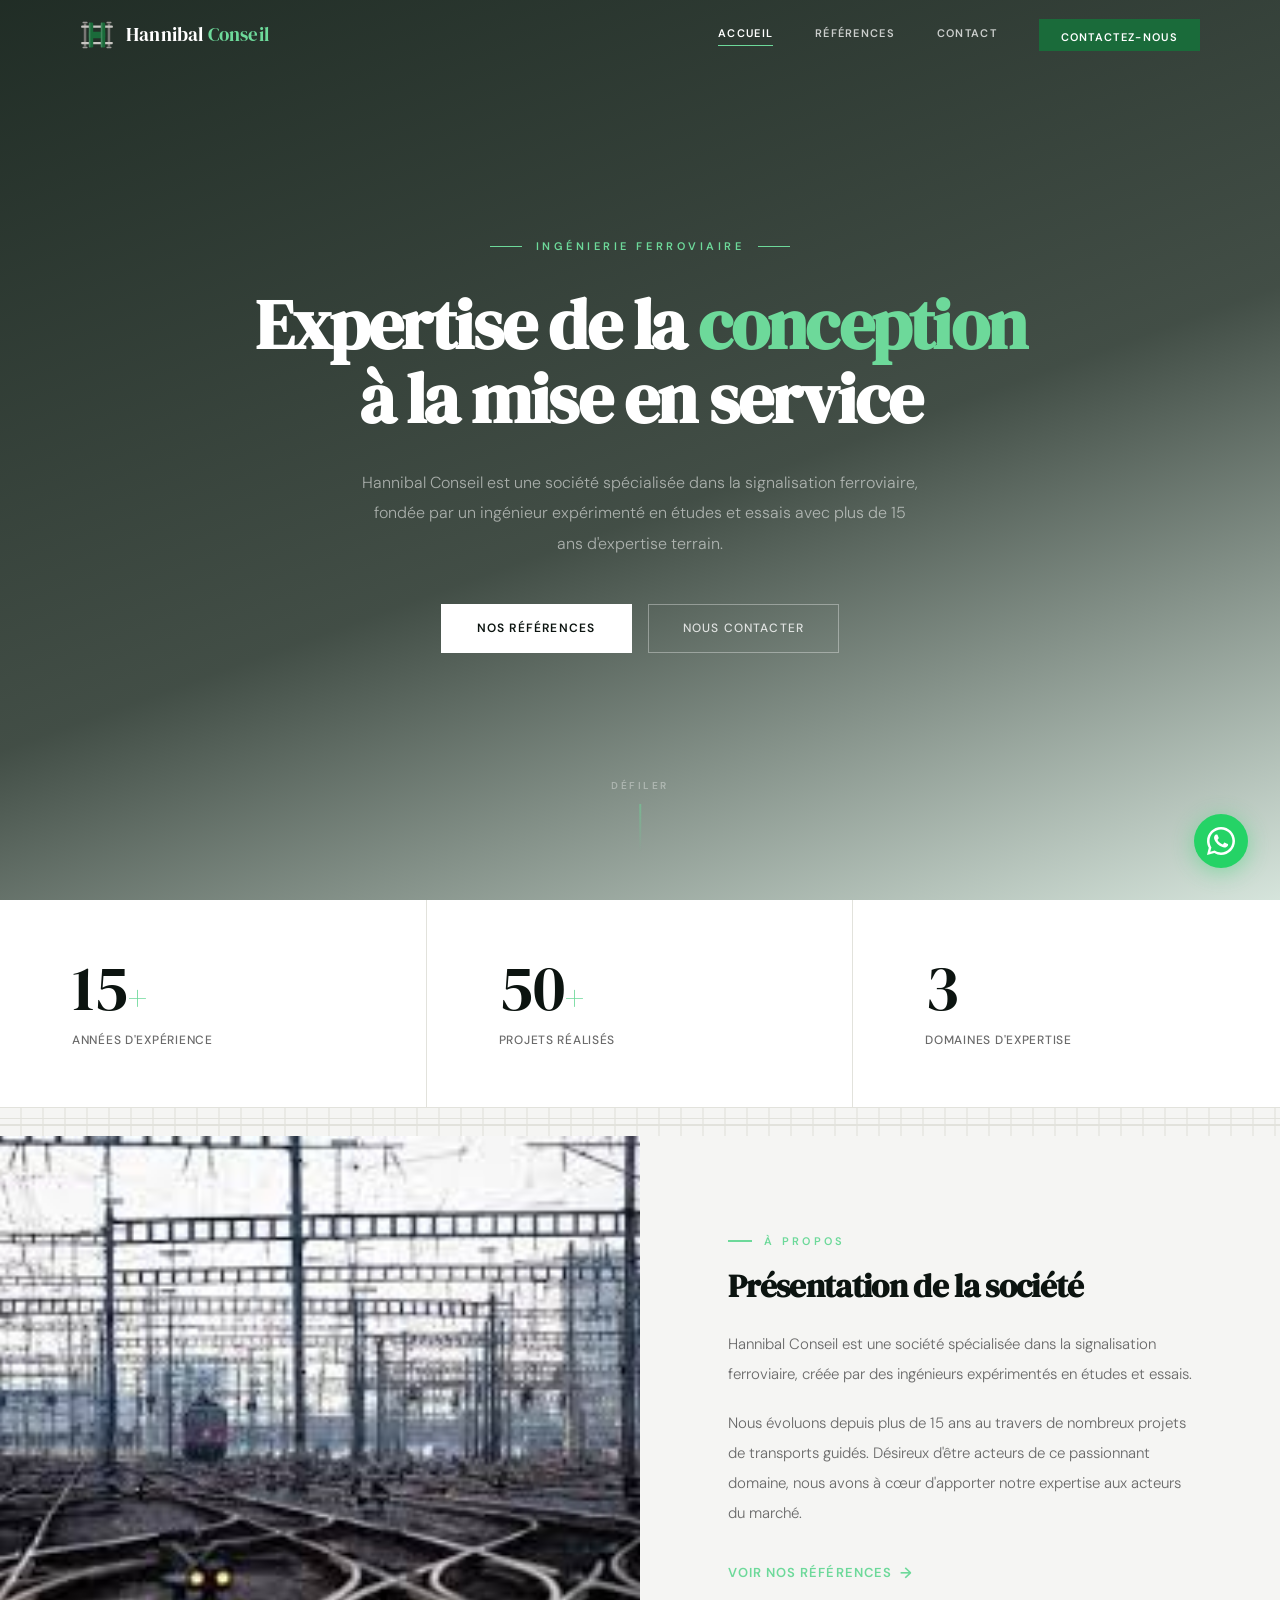
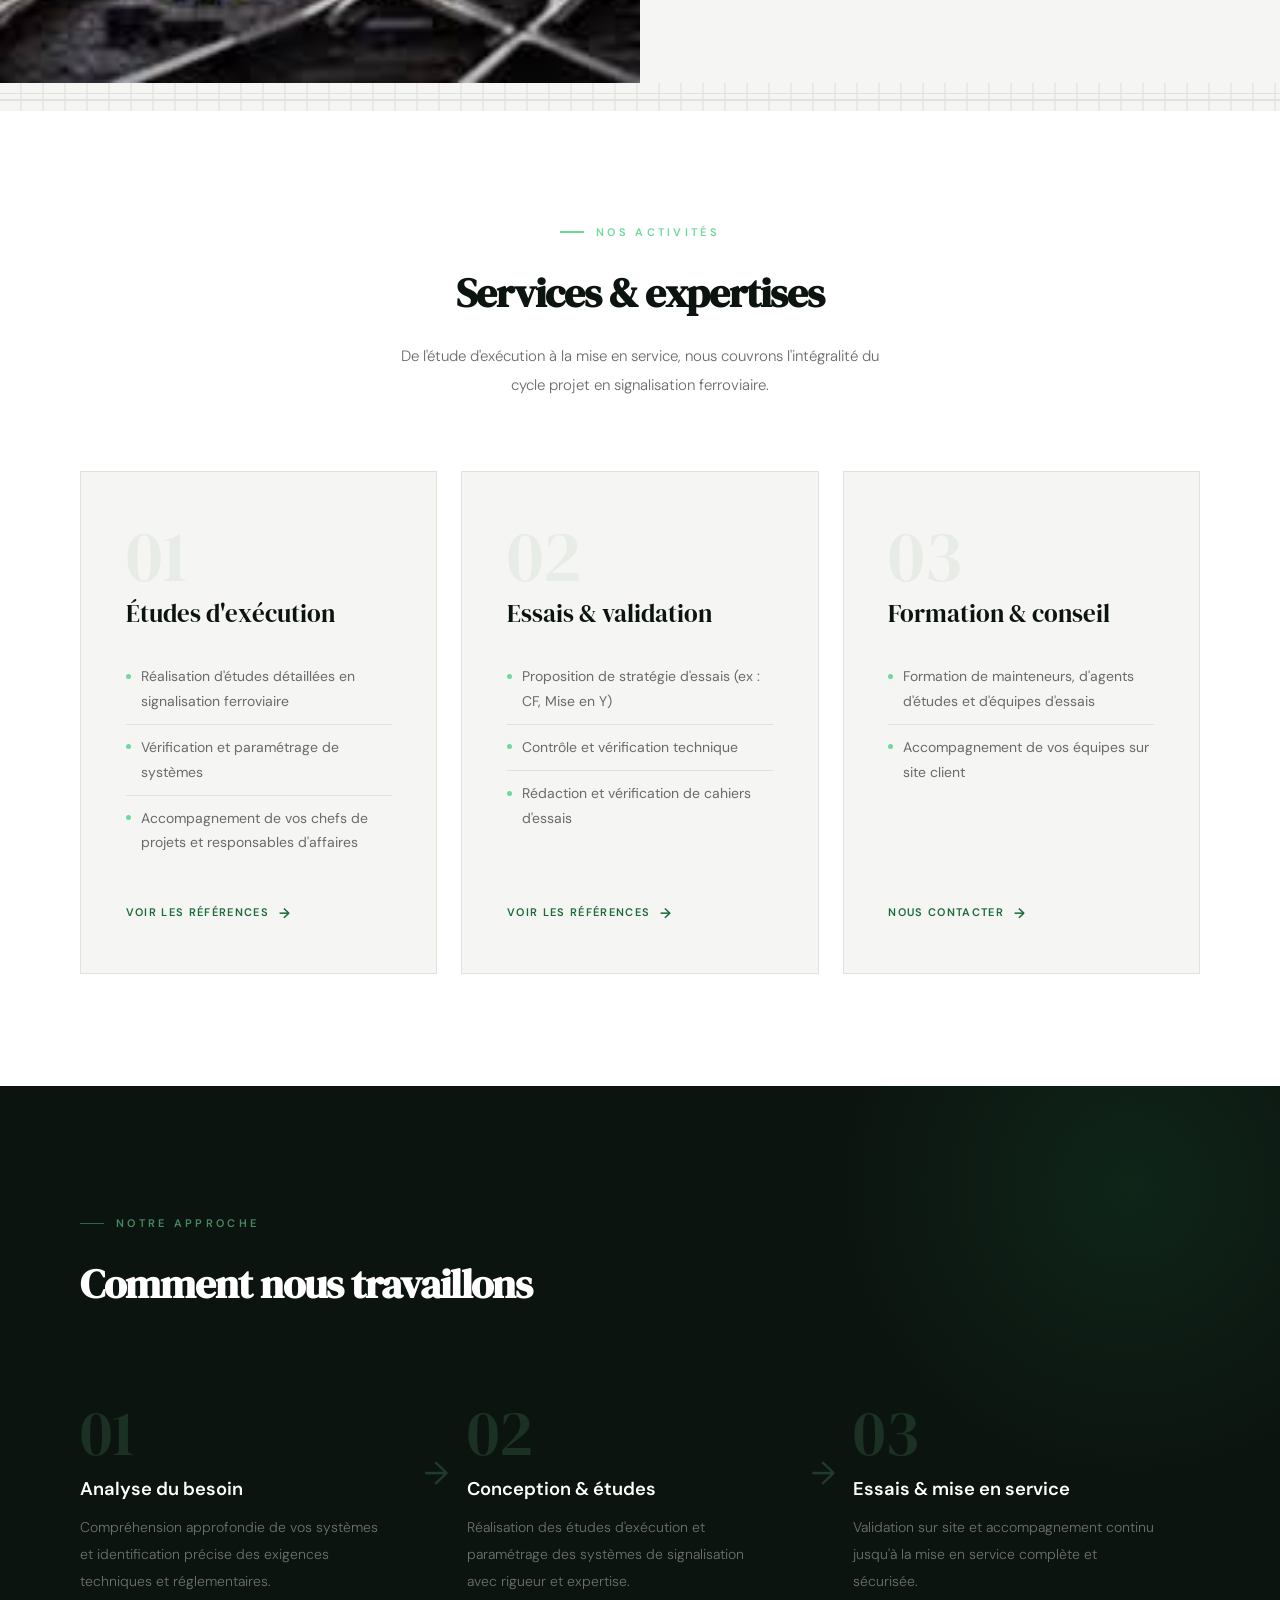
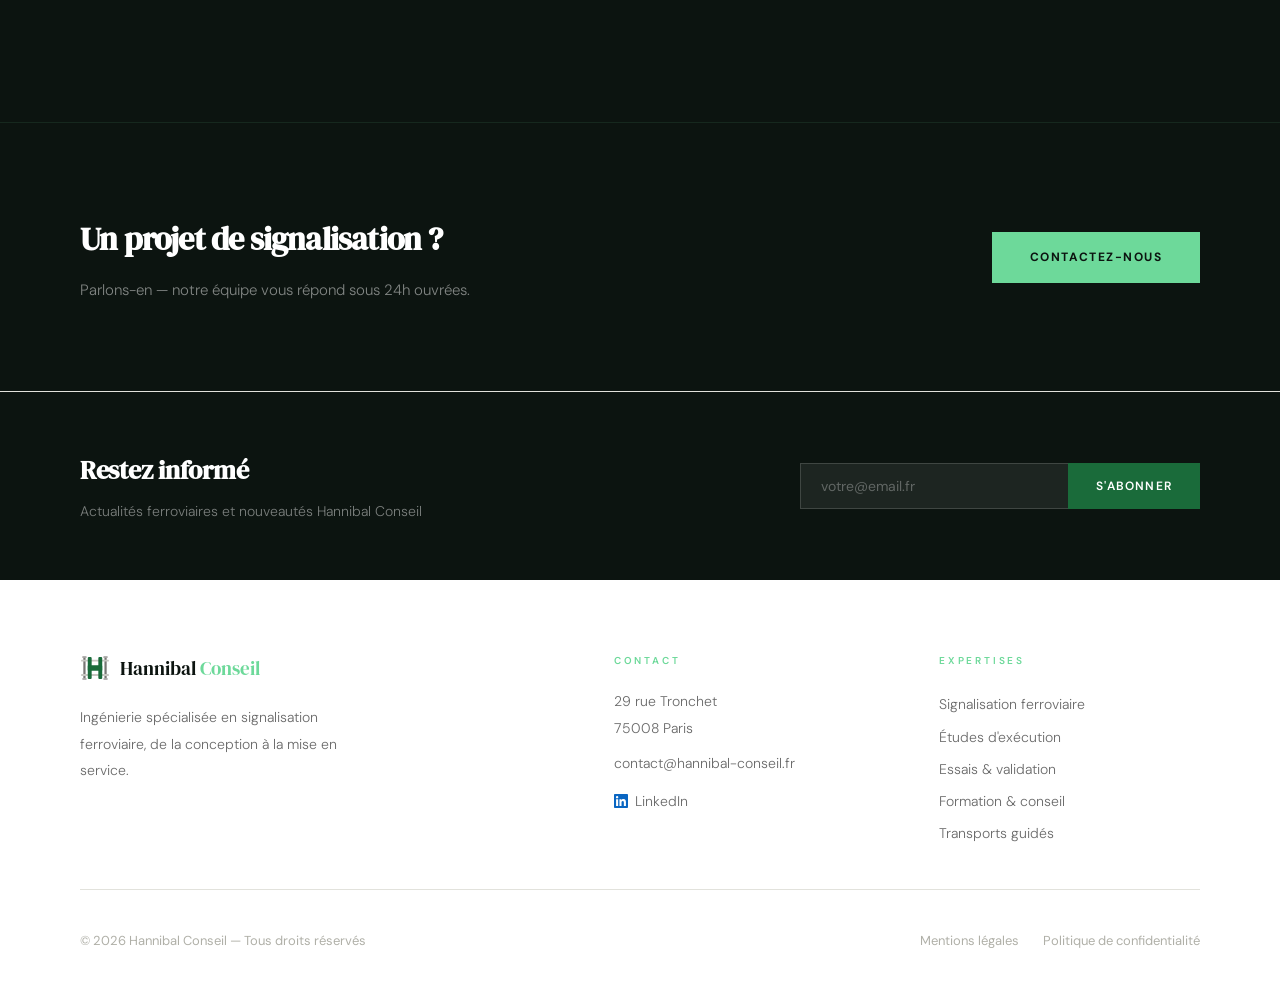
==== commit 3eee78bf: "Add Google Tag Manager (GTM-5385WJS5) to all pages Co-Authored-By: Claude Sonnet 4.6 <noreply@anthro" ====
--- a/index.html
+++ b/index.html
@@ -9,6 +9,13 @@
 <meta name="description" content="Hannibal Conseil, société spécialisée en signalisation ferroviaire : études d'exécution, essais & validation, formations. Plus de 15 ans d'expertise.">
 <link href="https://fonts.googleapis.com/css2?family=DM+Sans:wght@300;400;500;600;700&family=DM+Serif+Display&display=swap" rel="stylesheet">
 <link rel="stylesheet" href="style.css">
+<!-- Google Tag Manager -->
+<script>(function(w,d,s,l,i){w[l]=w[l]||[];w[l].push({'gtm.start':
+new Date().getTime(),event:'gtm.js'});var f=d.getElementsByTagName(s)[0],
+j=d.createElement(s),dl=l!='dataLayer'?'&l='+l:'';j.async=true;j.src=
+'https://www.googletagmanager.com/gtm.js?id='+i+dl;f.parentNode.insertBefore(j,f);
+})(window,document,'script','dataLayer','GTM-5385WJS5');</script>
+<!-- End Google Tag Manager -->
 <style>
 /* ── HERO PLEIN ÉCRAN CENTRÉ ── */
 .hero {
@@ -296,7 +303,10 @@
 </style>
 </head>
 <body>
-
+<!-- Google Tag Manager (noscript) -->
+<noscript><iframe src="https://www.googletagmanager.com/ns.html?id=GTM-5385WJS5"
+height="0" width="0" style="display:none;visibility:hidden"></iframe></noscript>
+<!-- End Google Tag Manager (noscript) -->
 <!-- BARRE DE PROGRESSION -->
 <div class="scroll-progress" id="scroll-progress"></div>
 
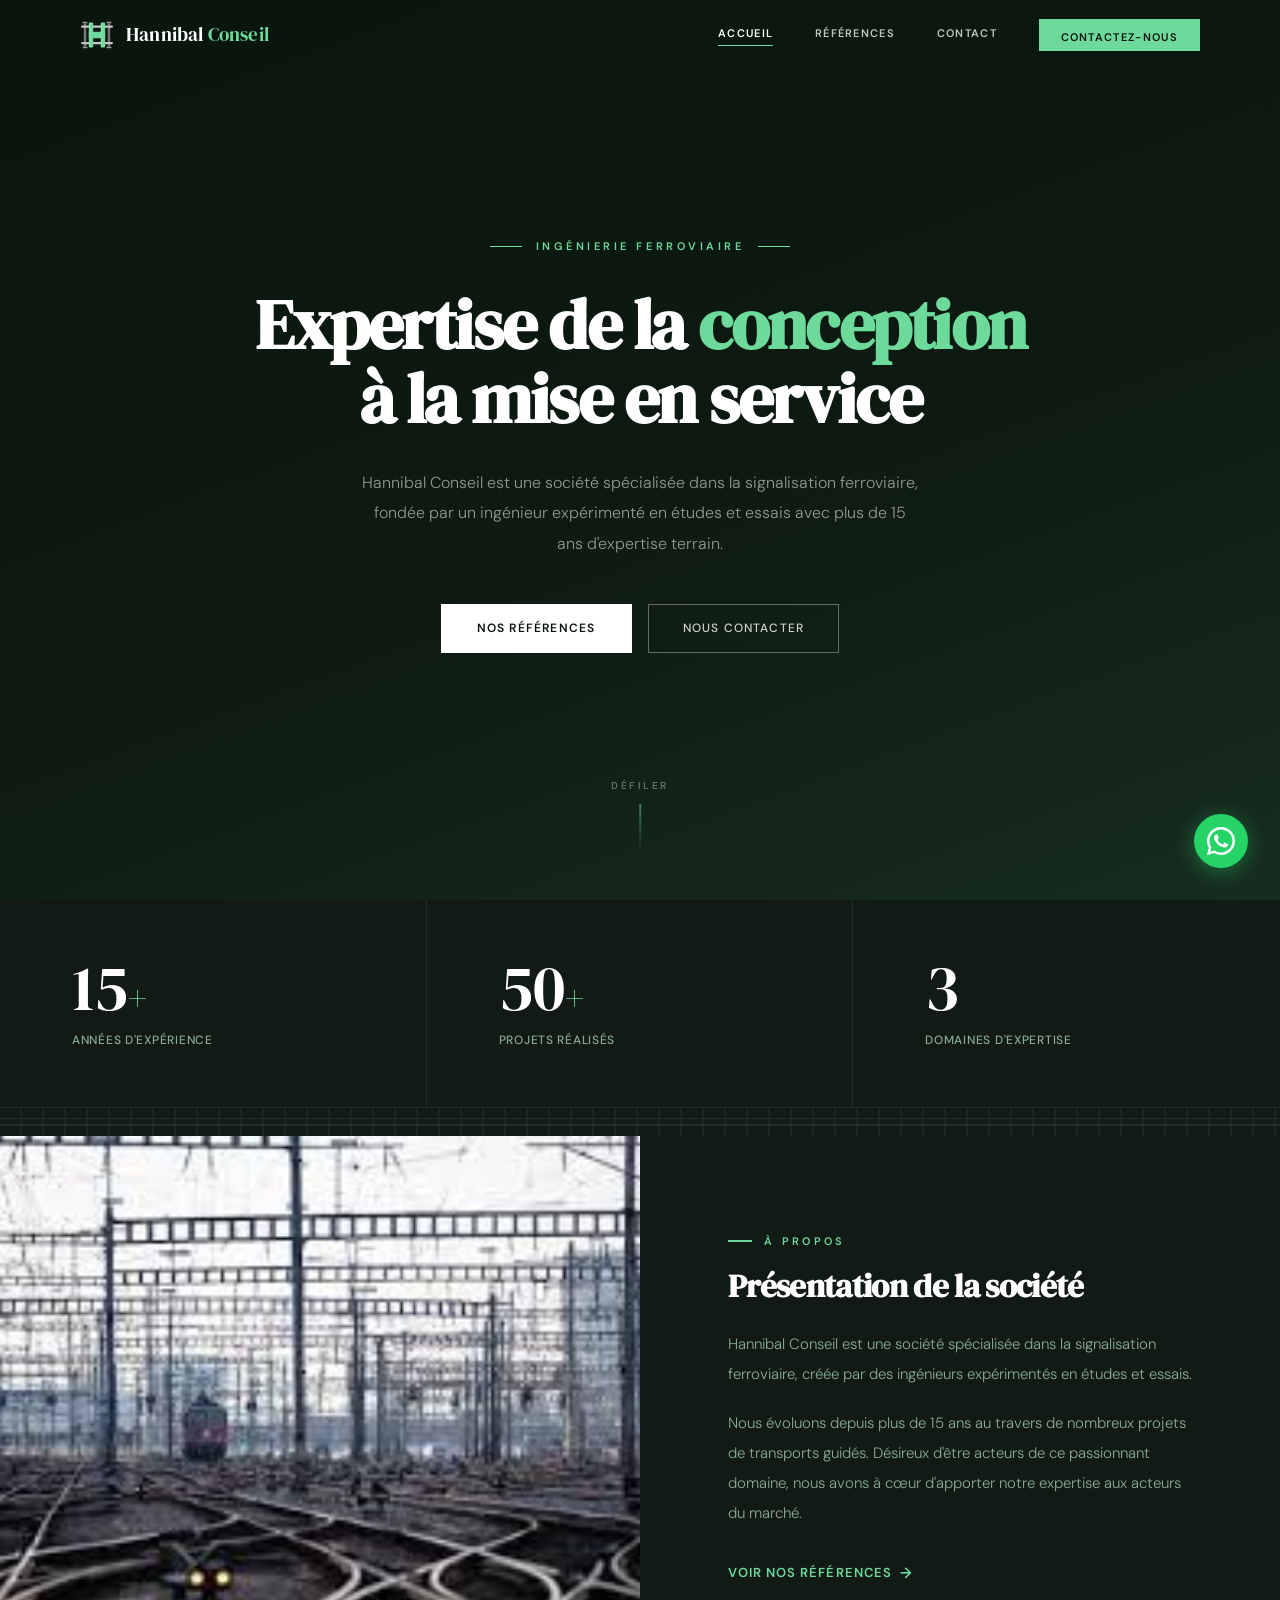
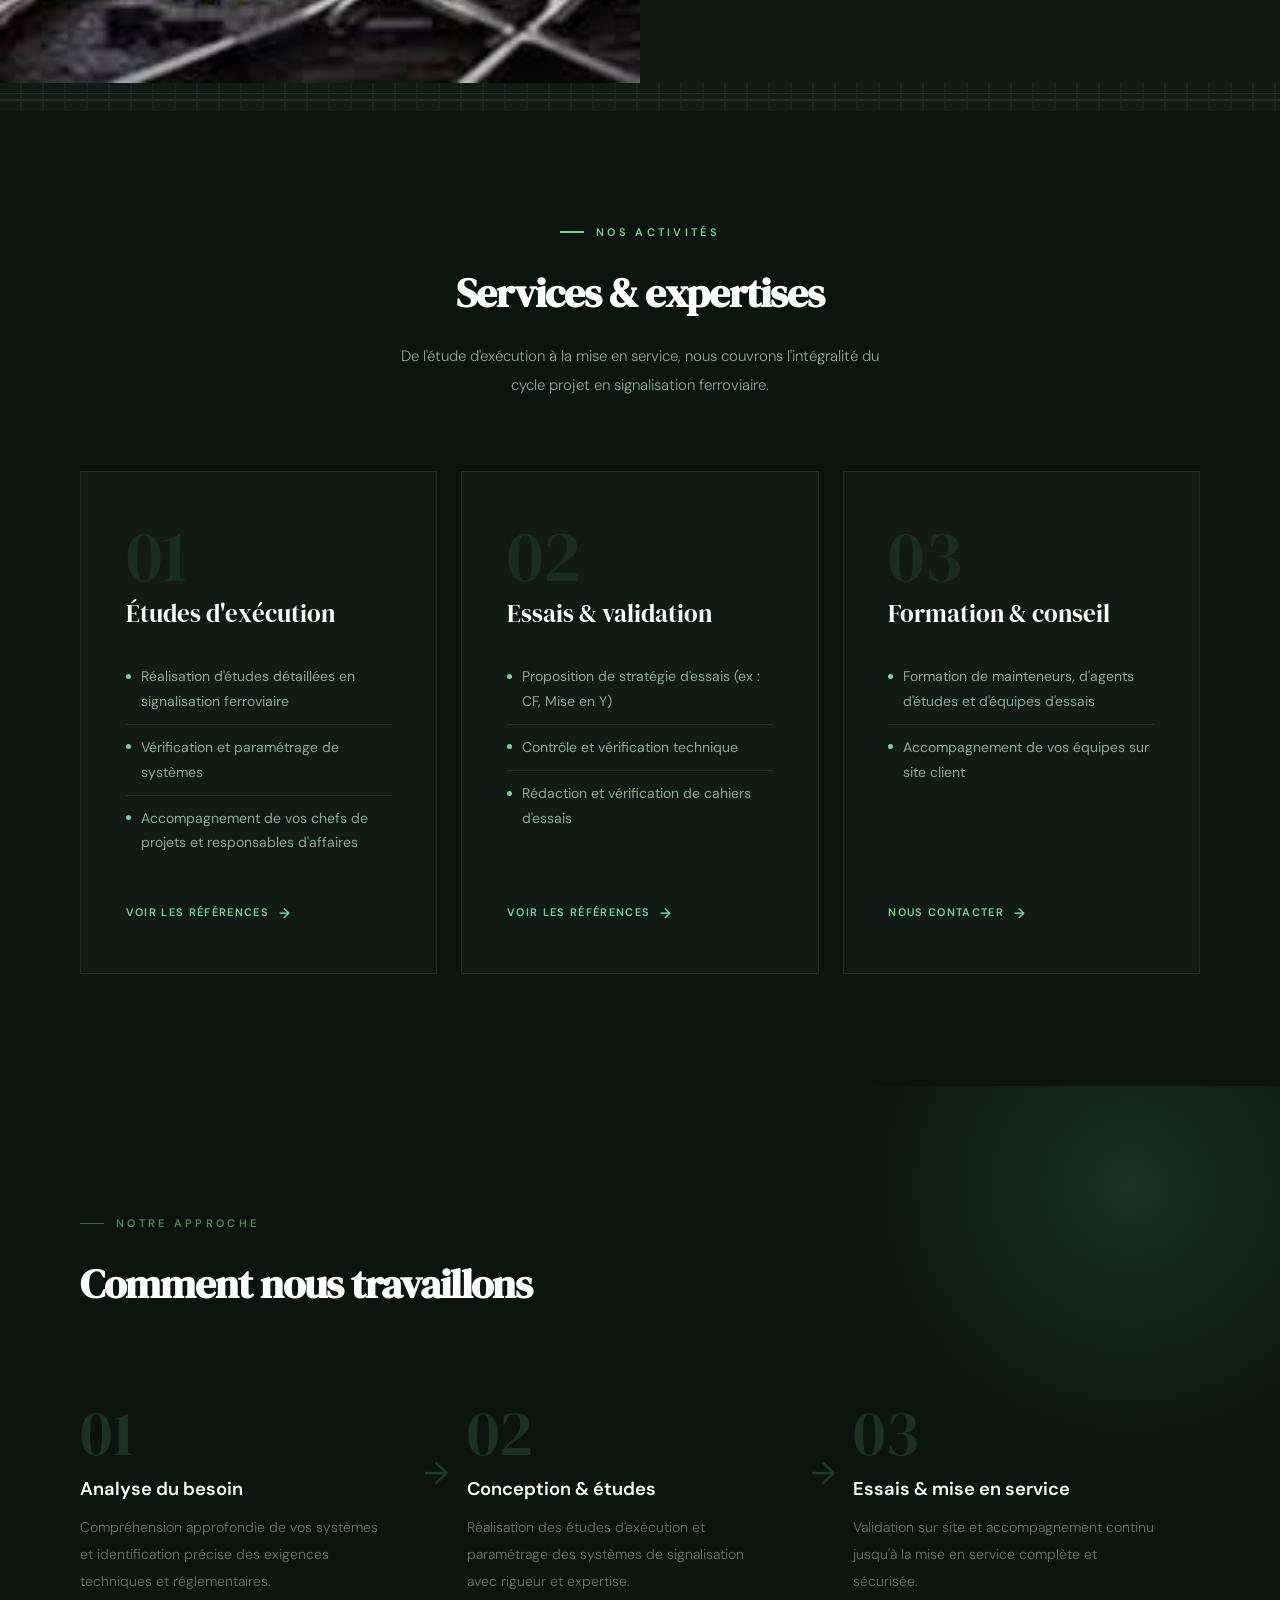
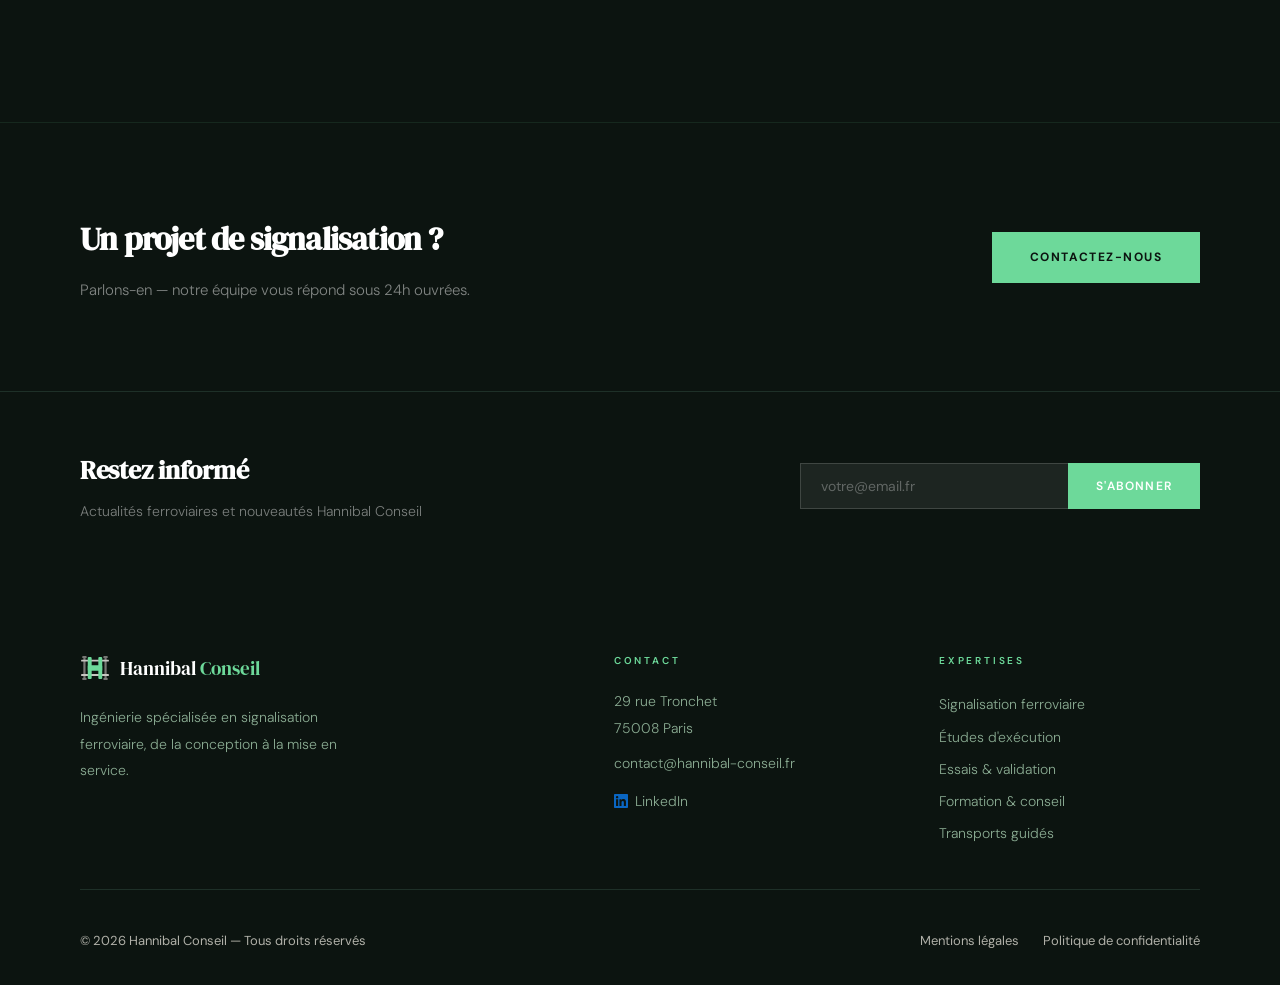
==== commit d69059a7: "Dark mode complet + unification verts (#6dd99a) sur tout le site Co-Authored-By: Claude Sonnet 4.6 <" ====
--- a/index.html
+++ b/index.html
@@ -31,7 +31,7 @@
 }
 .hero-overlay {
   position: absolute; inset: 0;
-  background: linear-gradient(160deg, rgba(8,22,14,.9) 0%, rgba(13,28,18,.78) 55%, rgba(26,107,58,.18) 100%);
+  background: linear-gradient(160deg, rgba(8,22,14,.9) 0%, rgba(13,28,18,.78) 55%, rgba(109,217,154,.12) 100%);
 }
 .hero-content {
   position: relative; z-index: 2;
@@ -96,14 +96,14 @@
 /* ── CHIFFRES CLÉS ── */
 .stats {
   display: grid; grid-template-columns: repeat(3, 1fr);
-  border-bottom: 1px solid var(--border); background: var(--white);
+  border-bottom: 1px solid var(--border); background: var(--bg);
 }
 .stat-item {
   padding: 3.5rem 4.5rem; display: flex; flex-direction: column; gap: .6rem;
   border-right: 1px solid var(--border);
 }
 .stat-item:last-child { border-right: none; }
-.stat-num { font-family: 'DM Serif Display', serif; font-size: 4rem; color: var(--dark); line-height: 1; }
+.stat-num { font-family: 'DM Serif Display', serif; font-size: 4rem; color: var(--white); line-height: 1; }
 .stat-num span { color: var(--green-acc); font-size: 2.2rem; }
 .stat-label { font-size: 12px; font-weight: 500; color: var(--muted); letter-spacing: .06em; text-transform: uppercase; }
 
@@ -122,20 +122,20 @@
 .pres-content h2 {
   font-family: 'DM Serif Display', serif;
   font-size: clamp(1.8rem, 2.6vw, 2.8rem);
-  color: var(--dark); line-height: 1.15;
+  color: var(--white); line-height: 1.15;
   margin-bottom: 1.5rem; letter-spacing: -.02em;
 }
 .pres-content p { color: var(--muted); font-size: 15px; font-weight: 300; line-height: 2; margin-bottom: 1.2rem; }
 .pres-content p:last-of-type { margin-bottom: 2rem; }
 
 /* ── SERVICES — 3 CARTES ── */
-.services { padding: 7rem 5rem; background: var(--white); }
+.services { padding: 7rem 5rem; background: var(--dark); }
 .services-header { text-align: center; margin-bottom: 4.5rem; }
 .services-header .section-tag { justify-content: center; }
 .services-header h2 {
   font-family: 'DM Serif Display', serif;
   font-size: clamp(2rem, 3.2vw, 3.2rem);
-  color: var(--dark); letter-spacing: -.025em; margin-bottom: .6rem;
+  color: var(--white); letter-spacing: -.025em; margin-bottom: .6rem;
 }
 .services-sub {
   color: var(--muted); font-size: 15px; max-width: 480px;
@@ -159,18 +159,18 @@
   transition: transform .4s ease;
 }
 .service-card:hover {
-  border-color: rgba(26,107,58,.22);
-  box-shadow: 0 18px 56px rgba(26,107,58,.09);
+  border-color: rgba(109,217,154,.22);
+  box-shadow: 0 18px 56px rgba(109,217,154,.07);
   transform: translateY(-6px);
 }
 .service-card:hover::before { transform: scaleX(1); }
 .card-num {
   font-family: 'DM Serif Display', serif;
-  font-size: 4.5rem; color: rgba(26,107,58,.06); line-height: 1; margin-bottom: .4rem;
+  font-size: 4.5rem; color: rgba(109,217,154,.1); line-height: 1; margin-bottom: .4rem;
 }
 .card-title {
   font-family: 'DM Serif Display', serif;
-  font-size: 1.55rem; color: var(--dark); margin-bottom: 1.6rem; line-height: 1.2;
+  font-size: 1.55rem; color: var(--white); margin-bottom: 1.6rem; line-height: 1.2;
 }
 .card-list { list-style: none; flex: 1; margin-bottom: 2.2rem; }
 .card-list li {
@@ -203,7 +203,7 @@
   content: ''; position: absolute;
   top: -200px; right: -150px;
   width: 600px; height: 600px;
-  background: radial-gradient(circle, rgba(26,107,58,.2) 0%, transparent 68%);
+  background: radial-gradient(circle, rgba(109,217,154,.15) 0%, transparent 68%);
   pointer-events: none;
 }
 .processus .section-tag { color: rgba(109,217,154,.6); }
@@ -330,9 +330,9 @@
       <rect x="42" y="45.5" width="8" height="2.5" rx="1" fill="#9a9896"/>
       <rect x="2" y="12" width="50" height="3.5" rx="1" fill="#c8c6c2"/>
       <rect x="2" y="38" width="50" height="3.5" rx="1" fill="#c8c6c2"/>
-      <rect x="14" y="7" width="7" height="40" rx="2" fill="#1a6b3a"/>
-      <rect x="33" y="7" width="7" height="40" rx="2" fill="#1a6b3a"/>
-      <rect x="14" y="22" width="26" height="10" rx="1.5" fill="#1a6b3a"/>
+      <rect x="14" y="7" width="7" height="40" rx="2" fill="#6dd99a"/>
+      <rect x="33" y="7" width="7" height="40" rx="2" fill="#6dd99a"/>
+      <rect x="14" y="22" width="26" height="10" rx="1.5" fill="#6dd99a"/>
       <rect x="14" y="7" width="2.5" height="40" rx="1" fill="white" opacity="0.18"/>
       <rect x="33" y="7" width="2.5" height="40" rx="1" fill="white" opacity="0.18"/>
     </svg>
@@ -515,9 +515,9 @@
             <rect x="42" y="45.5" width="8" height="2.5" rx="1" fill="#9a9896"/>
             <rect x="2" y="12" width="50" height="3.5" rx="1" fill="#c8c6c2"/>
             <rect x="2" y="38" width="50" height="3.5" rx="1" fill="#c8c6c2"/>
-            <rect x="14" y="7" width="7" height="40" rx="2" fill="#1a6b3a"/>
-            <rect x="33" y="7" width="7" height="40" rx="2" fill="#1a6b3a"/>
-            <rect x="14" y="22" width="26" height="10" rx="1.5" fill="#1a6b3a"/>
+            <rect x="14" y="7" width="7" height="40" rx="2" fill="#6dd99a"/>
+            <rect x="33" y="7" width="7" height="40" rx="2" fill="#6dd99a"/>
+            <rect x="14" y="22" width="26" height="10" rx="1.5" fill="#6dd99a"/>
           </svg>
           <span class="footer-name">Hannibal <em>Conseil</em></span>
         </div>
--- a/style.css
+++ b/style.css
@@ -5,18 +5,18 @@
 *, *::before, *::after { box-sizing: border-box; margin: 0; padding: 0; }
 
 :root {
-  --green:     #1a6b3a;
-  --green-dk:  #0d4424;
-  --green-lt:  #e8f5ee;
-  --green-mid: #2d8f50;
+  --green:     #6dd99a;
+  --green-dk:  #4fba79;
+  --green-lt:  #0d2418;
+  --green-mid: #6dd99a;
   --green-acc: #6dd99a;
   --white:     #ffffff;
-  --bg:        #f5f5f3;
+  --bg:        #111a15;
   --dark:      #0c1410;
-  --mid:       #2a2a2a;
-  --muted:     #6a6a6a;
-  --border:    #e2e2dc;
-  --text:      #1e1e1e;
+  --mid:       #c0d4c8;
+  --muted:     #8aab92;
+  --border:    #1e3028;
+  --text:      #e0ede4;
   --nav-h:     70px;
 }
 
@@ -24,7 +24,7 @@
 body {
   font-family: 'DM Sans', sans-serif;
   color: var(--text);
-  background: var(--white);
+  background: var(--dark);
   font-size: 16px;
   line-height: 1.75;
   overflow-x: hidden;
@@ -75,7 +75,7 @@
   transition: background .35s ease, box-shadow .35s ease, height .35s ease;
 }
 nav.sticky, nav.opaque {
-  background: rgba(255,255,255,.92);
+  background: rgba(12,20,16,.97);
   backdrop-filter: blur(20px);
   -webkit-backdrop-filter: blur(20px);
   box-shadow: 0 1px 0 var(--border);
@@ -84,7 +84,7 @@
 .nav-logo { display:flex; align-items:center; gap:12px; transition:opacity .2s; }
 .nav-logo:hover { opacity:.8; }
 .nav-brand { font-family:'DM Serif Display',serif; font-size:19px; color:var(--white); transition:color .35s; letter-spacing:.01em; }
-nav.sticky .nav-brand, nav.opaque .nav-brand { color:var(--dark); }
+nav.sticky .nav-brand, nav.opaque .nav-brand { color:var(--white); }
 .nav-brand em { color:var(--green-acc); font-style:normal; }
 
 .nav-links { display:flex; align-items:center; gap:2.6rem; }
@@ -100,12 +100,12 @@
 }
 .nav-links a:hover, .nav-links a.active { color:var(--white); }
 .nav-links a:hover::after, .nav-links a.active::after { width:100%; }
-nav.sticky .nav-links a, nav.opaque .nav-links a { color:var(--muted); }
+nav.sticky .nav-links a, nav.opaque .nav-links a { color:rgba(255,255,255,.55); }
 nav.sticky .nav-links a:hover, nav.sticky .nav-links a.active,
-nav.opaque .nav-links a:hover, nav.opaque .nav-links a.active { color:var(--dark); }
+nav.opaque .nav-links a:hover, nav.opaque .nav-links a.active { color:var(--white); }
 
 .nav-cta {
-  background:var(--green) !important; color:var(--white) !important;
+  background:var(--green) !important; color:var(--dark) !important;
   padding:9px 22px; font-size:11px; font-weight:600;
   letter-spacing:.12em; text-transform:uppercase;
   transition:background .2s, transform .2s;
@@ -121,10 +121,10 @@
   background:none; border:1px solid rgba(255,255,255,.3);
   transition:border-color .2s;
 }
-nav.sticky .burger, nav.opaque .burger { border-color:var(--border); }
+nav.sticky .burger, nav.opaque .burger { border-color:rgba(109,217,154,.2); }
 .burger:hover { border-color:var(--green-acc); }
 .burger span { display:block; width:18px; height:1.5px; background:var(--white); transition:all .35s cubic-bezier(.77,0,.175,1); }
-nav.sticky .burger span, nav.opaque .burger span { background:var(--dark); }
+nav.sticky .burger span, nav.opaque .burger span { background:var(--white); }
 .burger.open span:nth-child(1) { transform:translateY(6.5px) rotate(45deg); }
 .burger.open span:nth-child(2) { opacity:0; transform:scaleX(0); }
 .burger.open span:nth-child(3) { transform:translateY(-6.5px) rotate(-45deg); }
@@ -153,7 +153,7 @@
 .nav-overlay a:hover { color:var(--green-acc); }
 .nav-overlay .nav-overlay-cta {
   margin-top:1rem;
-  background:var(--green); color:var(--white) !important;
+  background:var(--green); color:var(--dark) !important;
   padding:14px 40px; font-family:'DM Sans',sans-serif;
   font-size:13px; font-weight:600; letter-spacing:.1em; text-transform:uppercase;
 }
@@ -233,7 +233,7 @@
 /* ══════════════════════════════════════════
    FOOTER COMMUN
 ══════════════════════════════════════════ */
-footer { background:var(--white); border-top:1px solid var(--border); }
+footer { background:var(--dark); border-top:1px solid var(--border); }
 
 .footer-newsletter {
   background:var(--dark); padding:3.5rem 5rem;
@@ -272,13 +272,13 @@
   padding-bottom:2.5rem; border-bottom:1px solid var(--border);
 }
 .footer-logo { display:flex; align-items:center; gap:10px; margin-bottom:1.2rem; }
-.footer-name { font-family:'DM Serif Display',serif; font-size:19px; color:var(--dark); }
+.footer-name { font-family:'DM Serif Display',serif; font-size:19px; color:var(--white); }
 .footer-name em { color:var(--green-acc); font-style:normal; }
 .footer-desc { color:var(--muted); font-size:14px; font-weight:300; line-height:1.9; max-width:300px; }
 .footer-col-title { font-size:10px; font-weight:600; letter-spacing:.28em; text-transform:uppercase; color:var(--green-acc); margin-bottom:1.2rem; }
 .footer-col p { color:var(--muted); font-size:14px; font-weight:300; line-height:1.9; }
 .footer-col a { color:var(--muted); font-size:14px; font-weight:300; display:block; margin-bottom:5px; transition:color .2s; }
-.footer-col a:hover { color:var(--dark); }
+.footer-col a:hover { color:var(--white); }
 .footer-exp { color:var(--muted); font-size:14px; font-weight:300; line-height:2.3; }
 .footer-bottom { display:flex; align-items:center; justify-content:space-between; }
 .footer-copy { color:#b0b0a8; font-size:13px; }
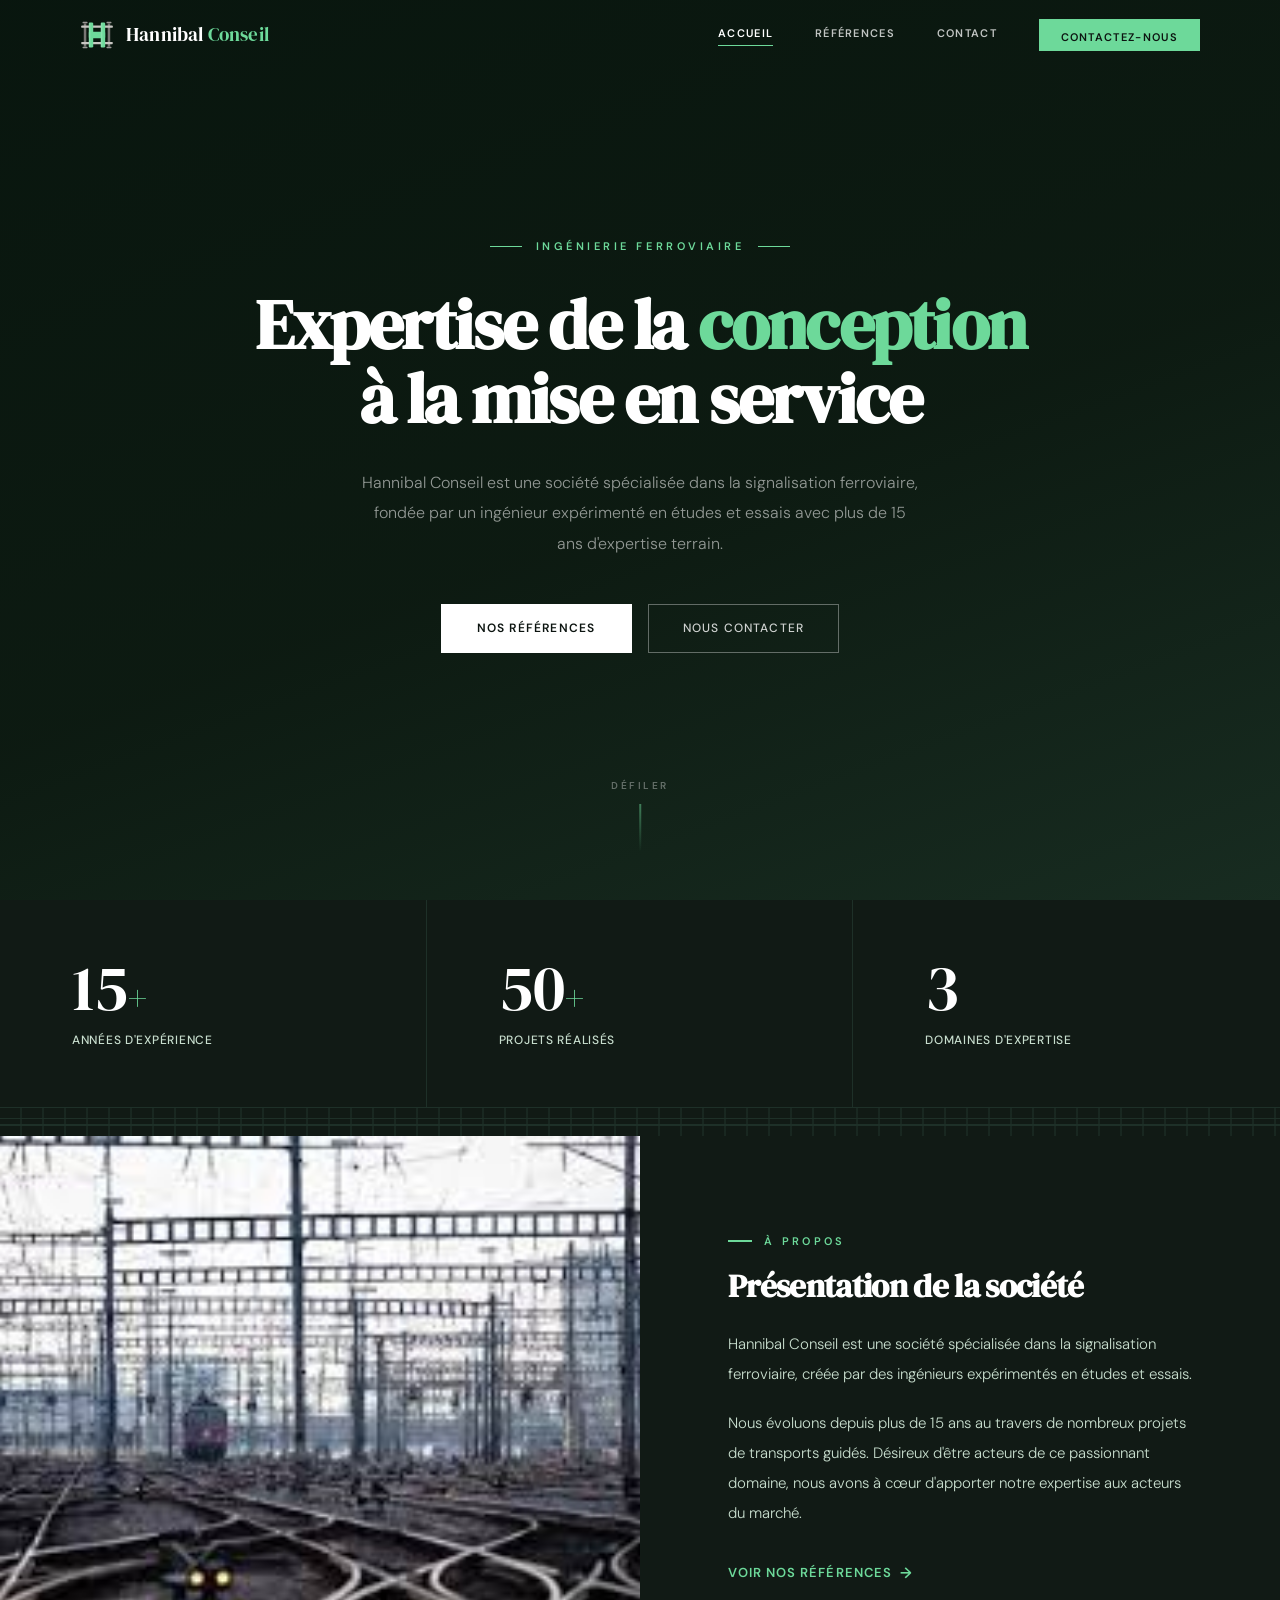
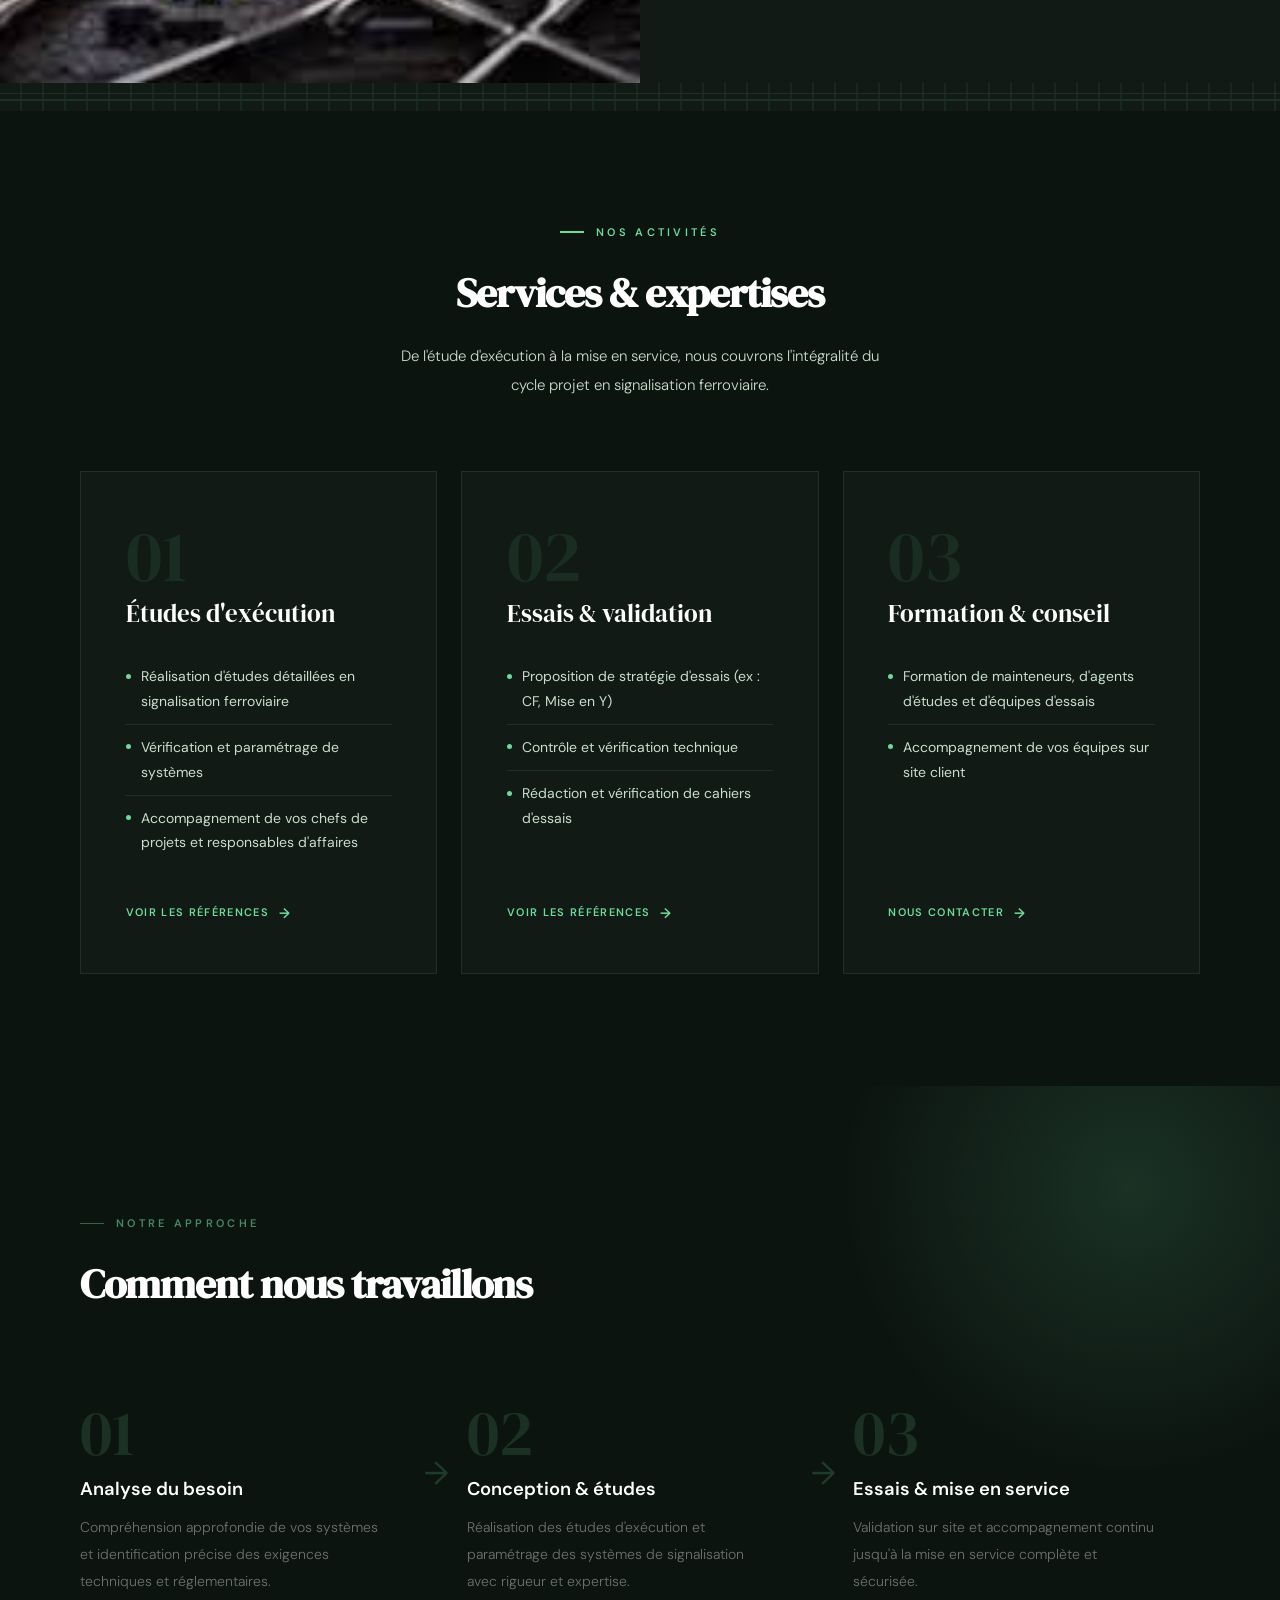
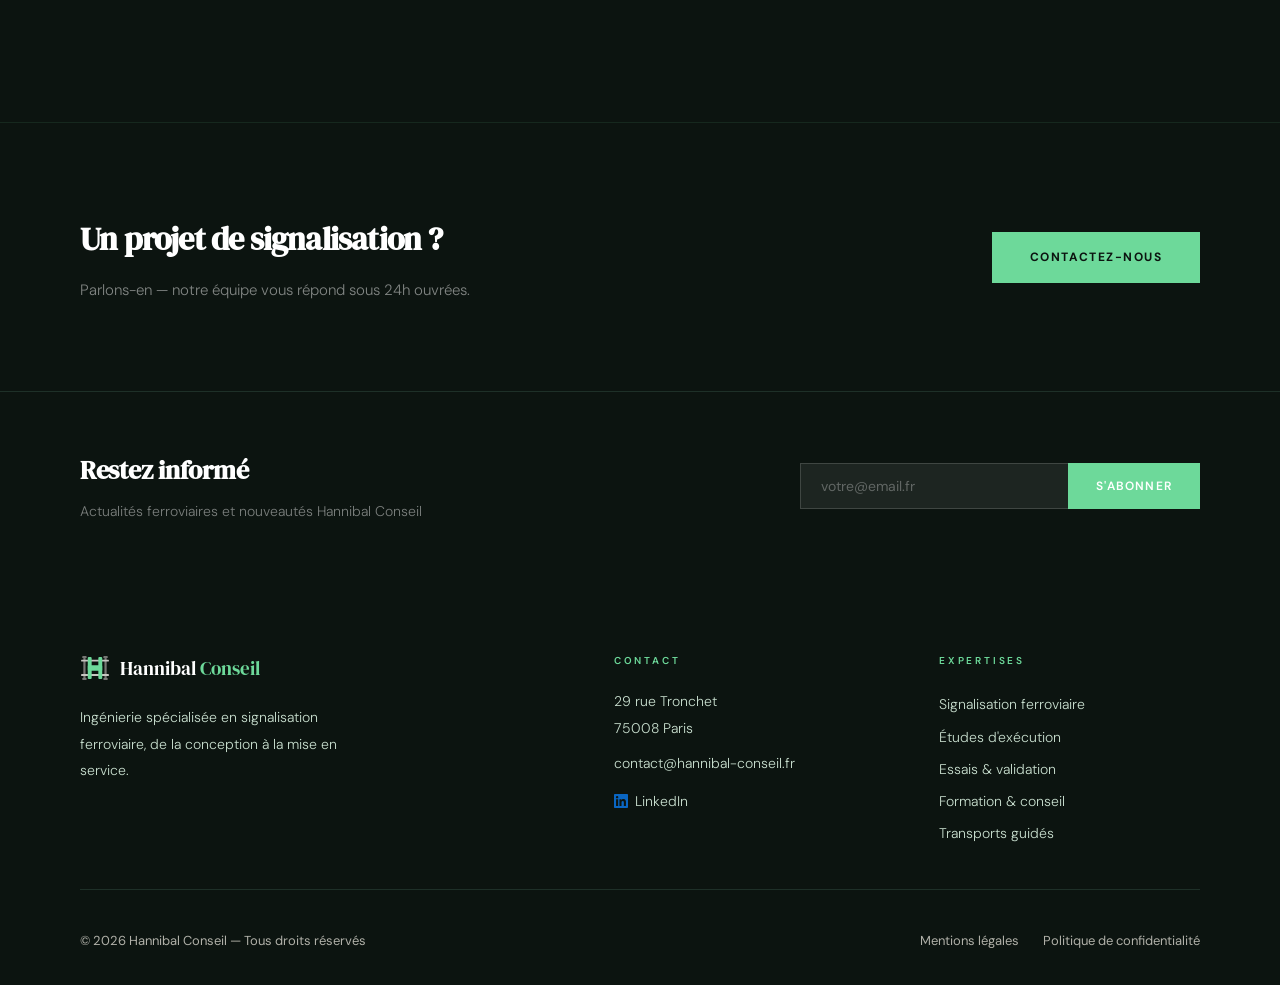
==== commit 6b363e2e: "Supprimer bouton WhatsApp, section implantations et normes; texte lisible; logos clients sur fond bl" ====
--- a/index.html
+++ b/index.html
@@ -553,13 +553,6 @@
   </div>
 </footer>
 
-<!-- BOUTON WHATSAPP -->
-<a href="contact.html" class="whatsapp-btn" aria-label="Nous contacter par WhatsApp">
-  <svg xmlns="http://www.w3.org/2000/svg" viewBox="0 0 24 24" fill="white">
-    <path d="M17.472 14.382c-.297-.149-1.758-.867-2.03-.967-.273-.099-.471-.148-.67.15-.197.297-.767.966-.94 1.164-.173.199-.347.223-.644.075-.297-.15-1.255-.463-2.39-1.475-.883-.788-1.48-1.761-1.653-2.059-.173-.297-.018-.458.13-.606.134-.133.298-.347.446-.52.149-.174.198-.298.298-.497.099-.198.05-.371-.025-.52-.075-.149-.669-1.612-.916-2.207-.242-.579-.487-.5-.669-.51-.173-.008-.371-.01-.57-.01-.198 0-.52.074-.792.372-.272.297-1.04 1.016-1.04 2.479 0 1.462 1.065 2.875 1.213 3.074.149.198 2.096 3.2 5.077 4.487.709.306 1.262.489 1.694.625.712.227 1.36.195 1.871.118.571-.085 1.758-.719 2.006-1.413.248-.694.248-1.289.173-1.413-.074-.124-.272-.198-.57-.347z"/>
-    <path d="M12 0C5.373 0 0 5.373 0 12c0 2.125.553 4.118 1.52 5.846L0 24l6.335-1.652C8.025 23.292 9.97 24 12 24c6.627 0 12-5.373 12-12S18.627 0 12 0zm0 21.818c-1.848 0-3.592-.537-5.07-1.466l-.364-.216-3.758.98.998-3.672-.237-.376C2.645 15.397 2.182 13.748 2.182 12c0-5.419 4.399-9.818 9.818-9.818S21.818 6.581 21.818 12 17.419 21.818 12 21.818z"/>
-  </svg>
-</a>
 
 <script>
 // ── Barre de progression ──
--- a/style.css
+++ b/style.css
@@ -14,7 +14,7 @@
   --bg:        #111a15;
   --dark:      #0c1410;
   --mid:       #c0d4c8;
-  --muted:     #8aab92;
+  --muted:     #c8dece;
   --border:    #1e3028;
   --text:      #e0ede4;
   --nav-h:     70px;
@@ -218,17 +218,6 @@
 .link-arrow span { font-size:15px; transition:transform .2s; }
 .link-arrow:hover span { transform:translateX(4px); }
 
-/* ── BOUTON WHATSAPP ── */
-.whatsapp-btn {
-  position:fixed; bottom:2rem; right:2rem; z-index:300;
-  width:54px; height:54px;
-  background:#25D366; border-radius:50%;
-  display:flex; align-items:center; justify-content:center;
-  box-shadow:0 4px 22px rgba(37,211,102,.42);
-  transition:transform .3s cubic-bezier(.34,1.56,.64,1), box-shadow .3s;
-}
-.whatsapp-btn:hover { transform:scale(1.12); box-shadow:0 8px 32px rgba(37,211,102,.55); }
-.whatsapp-btn svg { width:28px; height:28px; }
 
 /* ══════════════════════════════════════════
    FOOTER COMMUN
@@ -323,5 +312,4 @@
   .footer-main { padding:2.5rem 1.2rem 1.2rem; }
   .footer-inner { grid-template-columns:1fr; gap:2rem; }
   .footer-legal { flex-direction:column; gap:.6rem; }
-  .whatsapp-btn { bottom:1.5rem; right:1.5rem; }
-}
+}
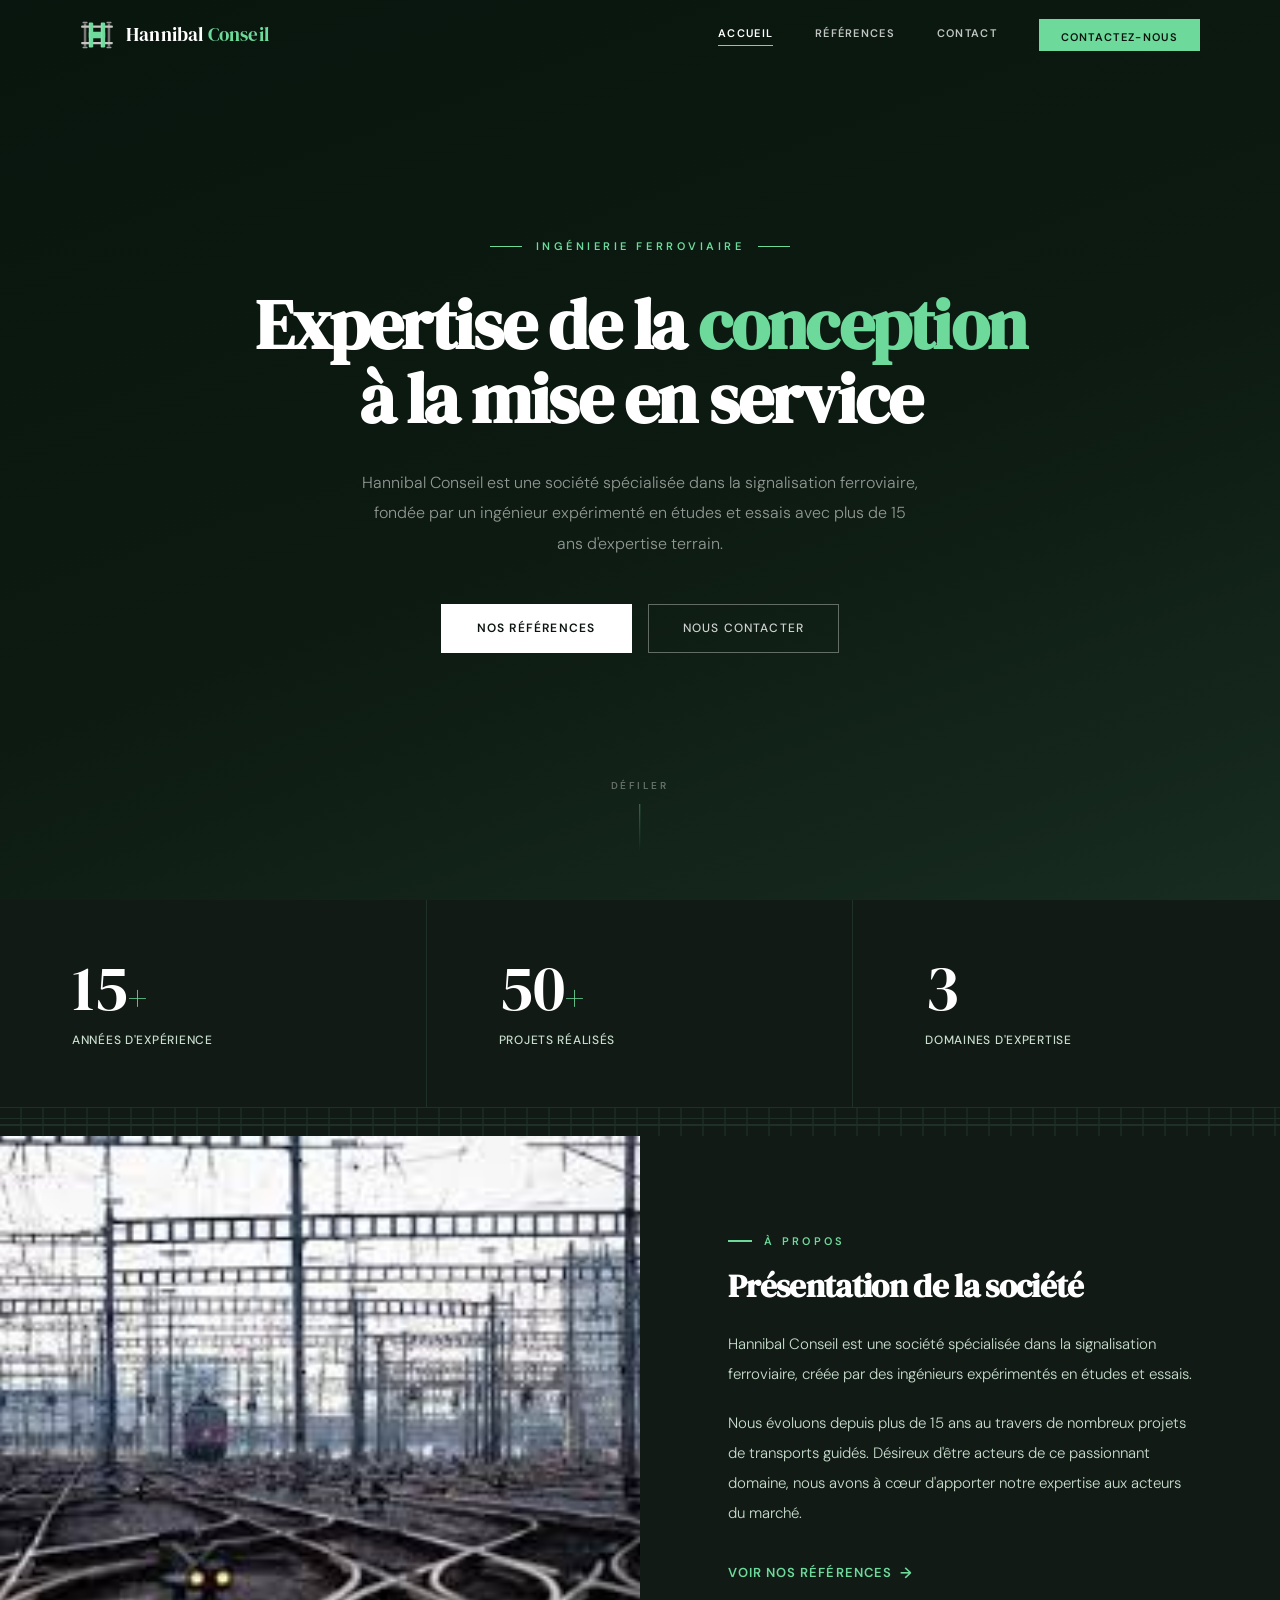
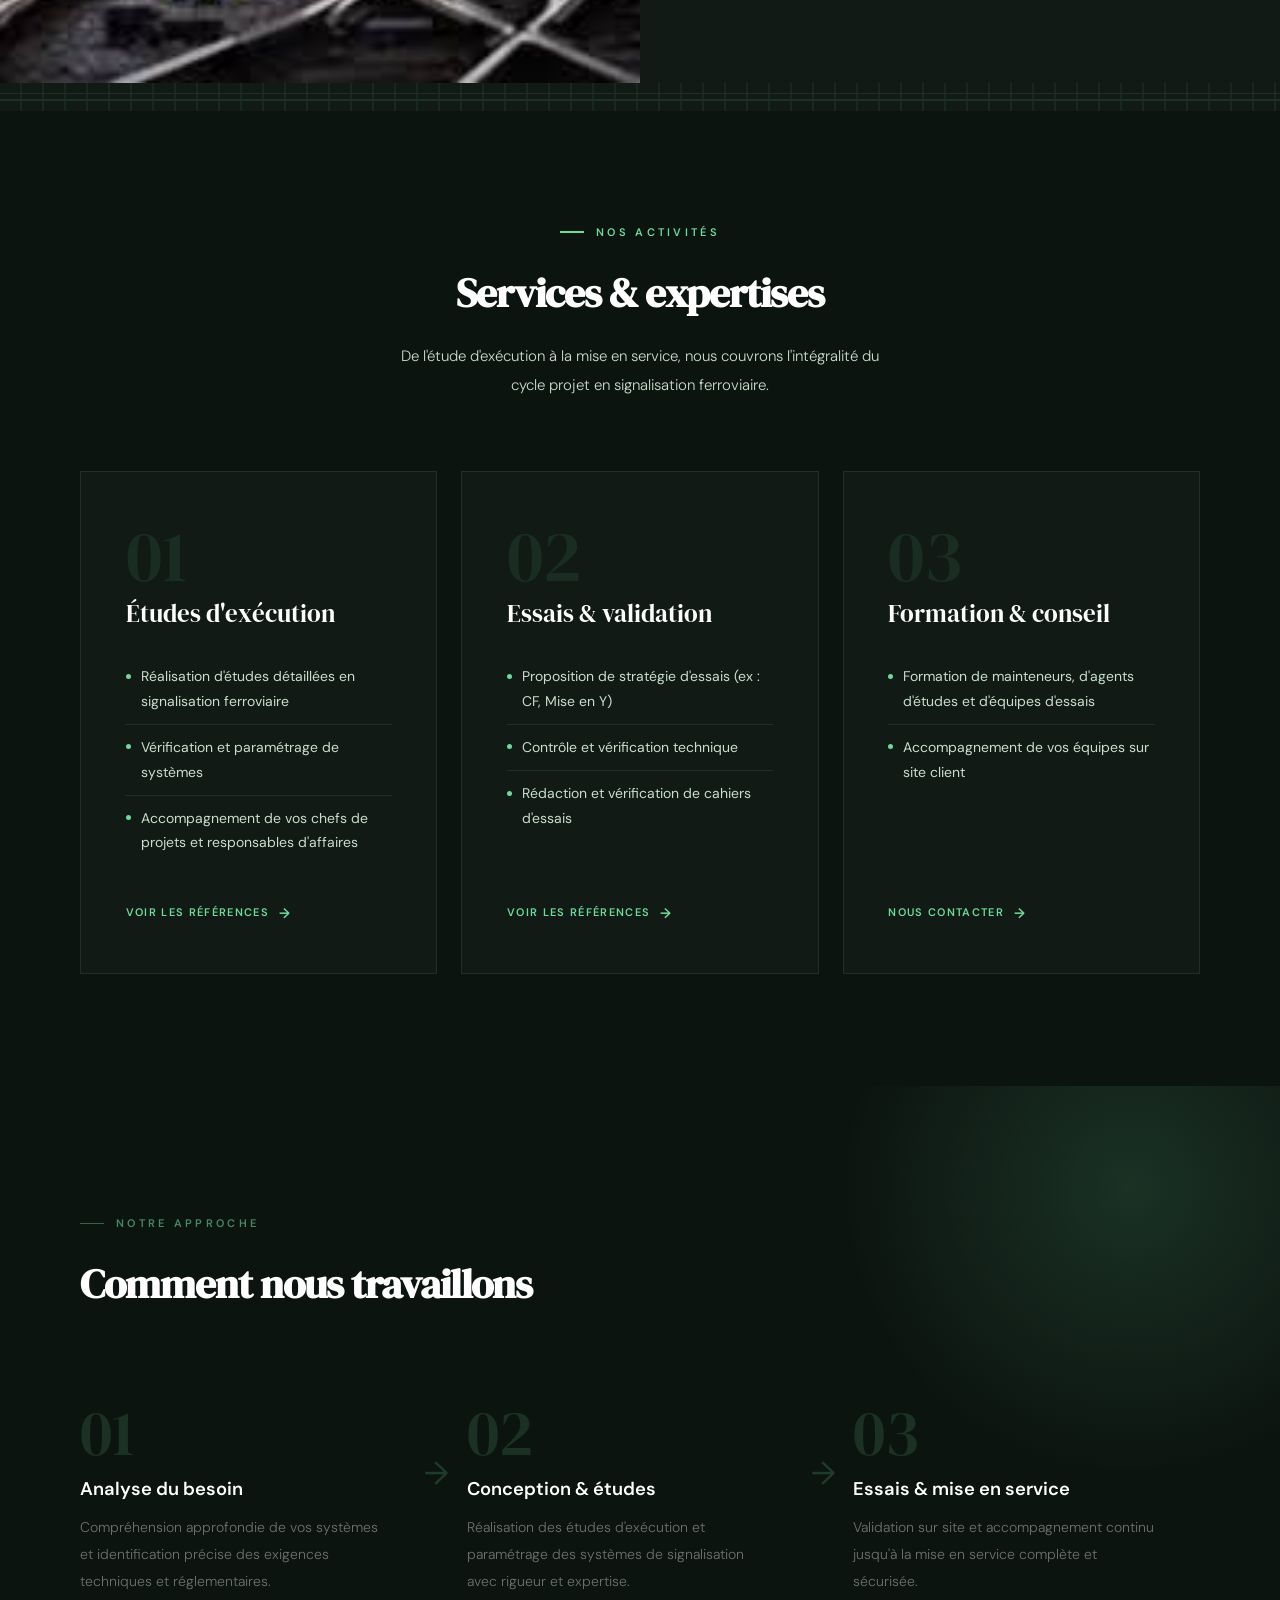
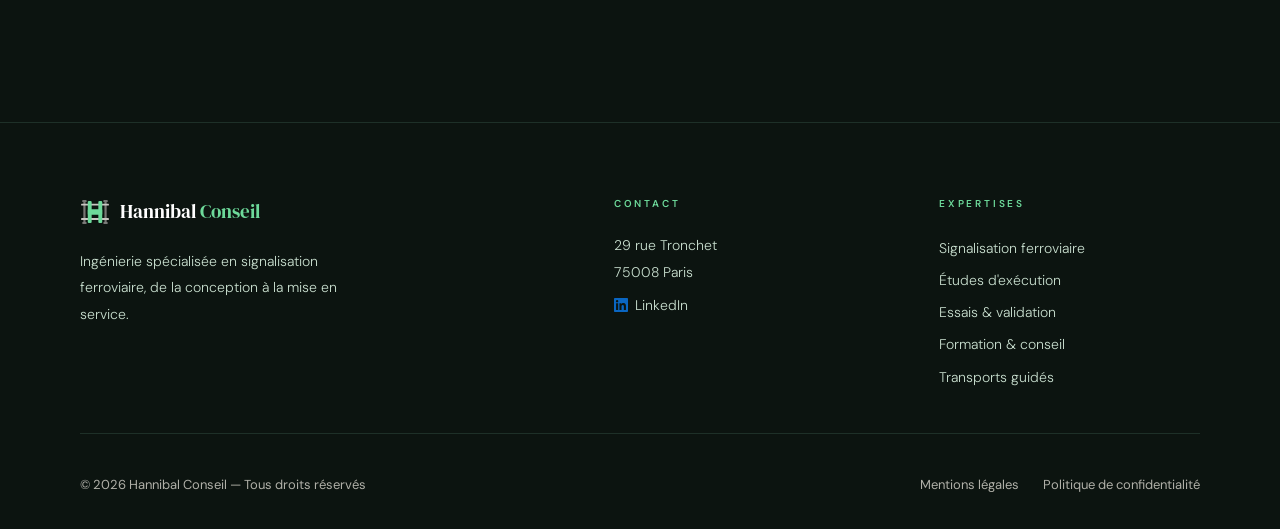
==== commit f5e4863e: "Supprimer newsletter, CTA signalisation et email contact de toutes les pages Co-Authored-By: Claude " ====
--- a/index.html
+++ b/index.html
@@ -481,27 +481,8 @@
   </div>
 </section>
 
-<!-- CTA BANDE -->
-<div class="cta-band">
-  <div class="cta-band-text reveal">
-    <h2>Un projet de signalisation&nbsp;?</h2>
-    <p>Parlons-en — notre équipe vous répond sous 24h ouvrées.</p>
-  </div>
-  <a href="contact.html" class="btn-green reveal d1">Contactez-nous</a>
-</div>
-
 <!-- FOOTER -->
 <footer>
-  <div class="footer-newsletter">
-    <div class="footer-newsletter-text">
-      <h3>Restez informé</h3>
-      <p>Actualités ferroviaires et nouveautés Hannibal Conseil</p>
-    </div>
-    <form class="newsletter-form" onsubmit="return false;">
-      <input type="email" placeholder="votre@email.fr" aria-label="Votre adresse e-mail">
-      <button type="submit">S'abonner</button>
-    </form>
-  </div>
   <div class="footer-main">
     <div class="footer-inner">
       <div class="footer-col">
@@ -526,7 +507,6 @@
       <div class="footer-col">
         <div class="footer-col-title">Contact</div>
         <p>29 rue Tronchet<br>75008 Paris</p>
-        <a href="mailto:contact@hannibal-conseil.fr" style="margin-top:.6rem;display:block">contact@hannibal-conseil.fr</a>
         <a href="https://www.linkedin.com/in/wisam-i-6a949890" target="_blank" style="display:inline-flex;align-items:center;gap:7px;margin-top:.5rem">
           <svg xmlns="http://www.w3.org/2000/svg" width="14" height="14" viewBox="0 0 24 24" fill="#0A66C2"><path d="M20.447 20.452h-3.554v-5.569c0-1.328-.027-3.037-1.852-3.037-1.853 0-2.136 1.445-2.136 2.939v5.667H9.351V9h3.414v1.561h.046c.477-.9 1.637-1.85 3.37-1.85 3.601 0 4.267 2.37 4.267 5.455v6.286zM5.337 7.433a2.062 2.062 0 0 1-2.063-2.065 2.064 2.064 0 1 1 2.063 2.065zm1.782 13.019H3.555V9h3.564v11.452zM22.225 0H1.771C.792 0 0 .774 0 1.729v20.542C0 23.227.792 24 1.771 24h20.451C23.2 24 24 23.227 24 22.271V1.729C24 .774 23.2 0 22.222 0h.003z"/></svg>
           LinkedIn
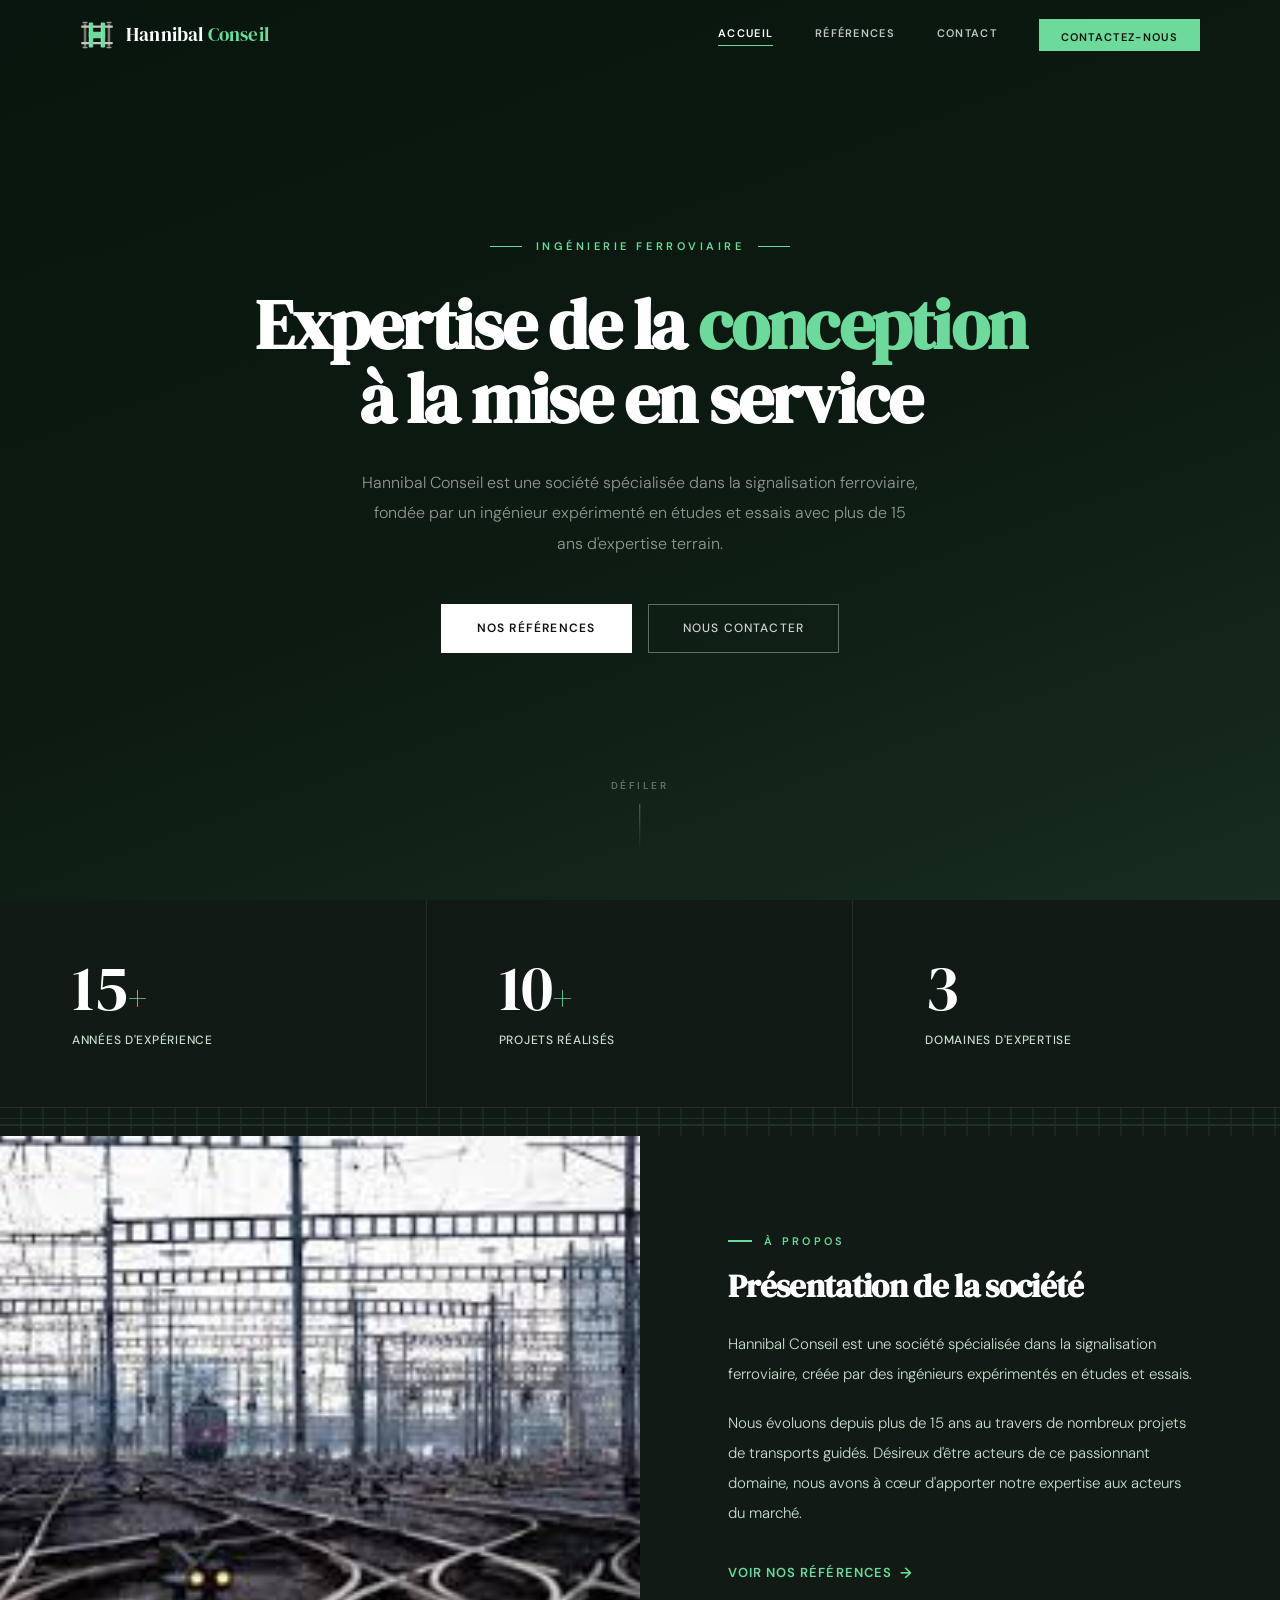
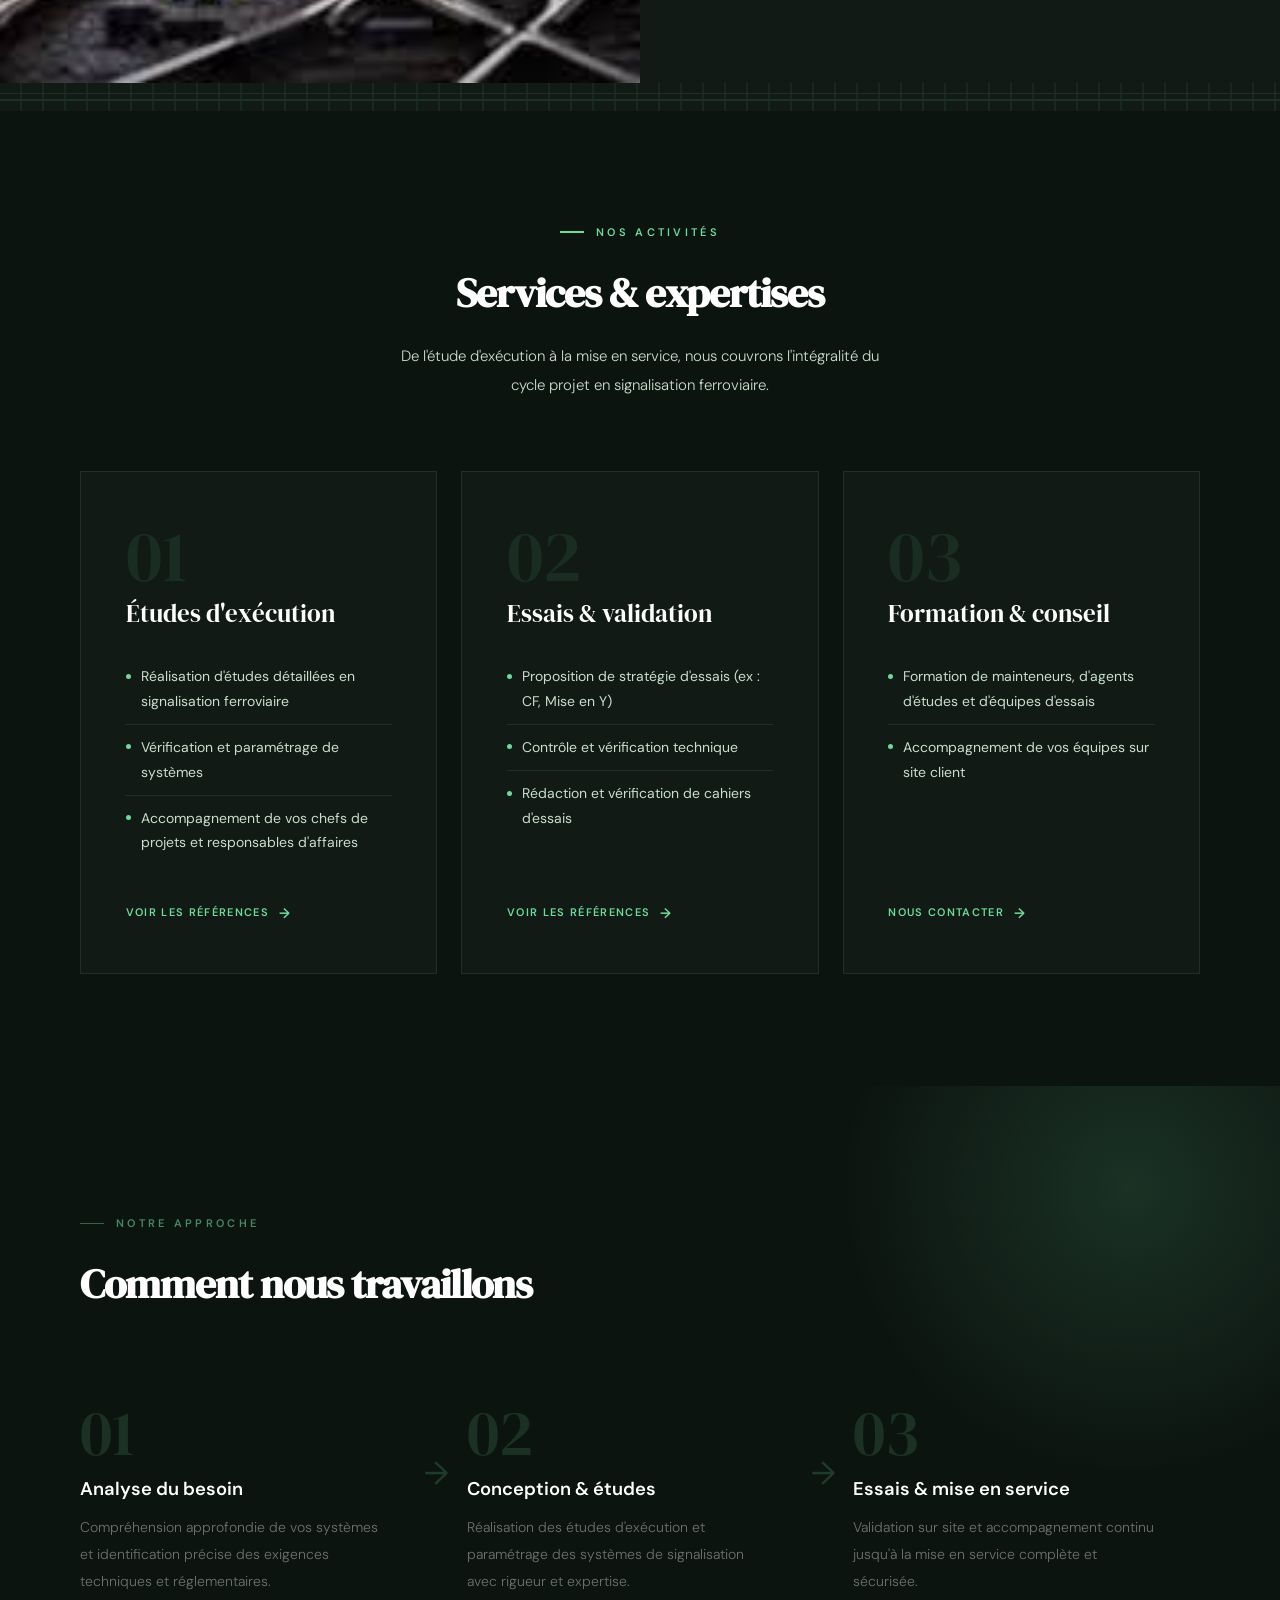
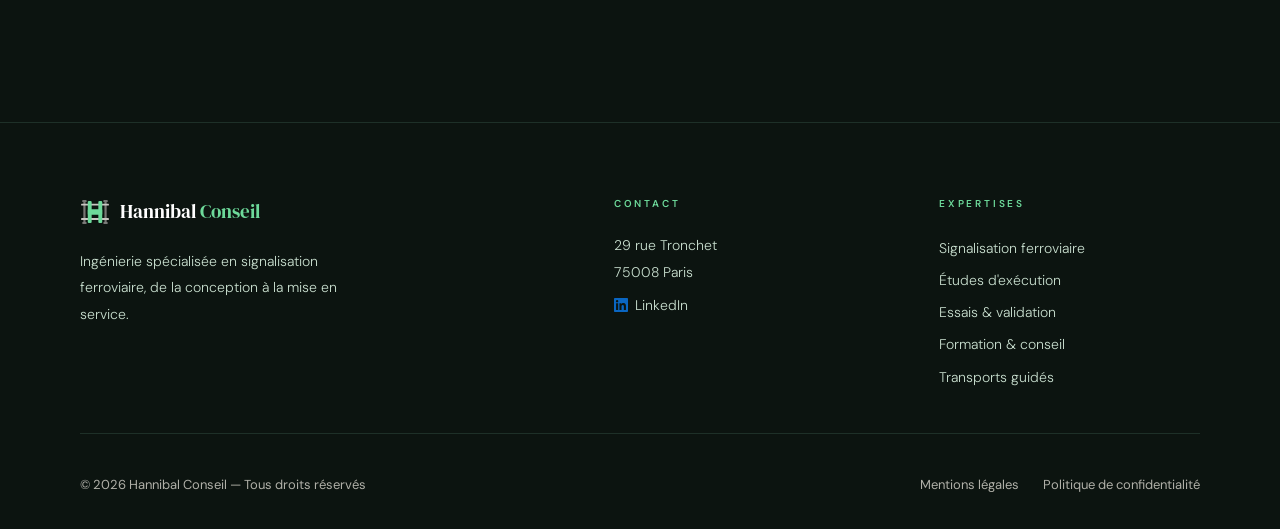
==== commit 61a16efb: "Update index.html" ====
--- a/index.html
+++ b/index.html
@@ -383,7 +383,7 @@
     <div class="stat-label">Années d'expérience</div>
   </div>
   <div class="stat-item reveal d1">
-    <div class="stat-num">50<span>+</span></div>
+    <div class="stat-num">10<span>+</span></div>
     <div class="stat-label">Projets réalisés</div>
   </div>
   <div class="stat-item reveal d2">
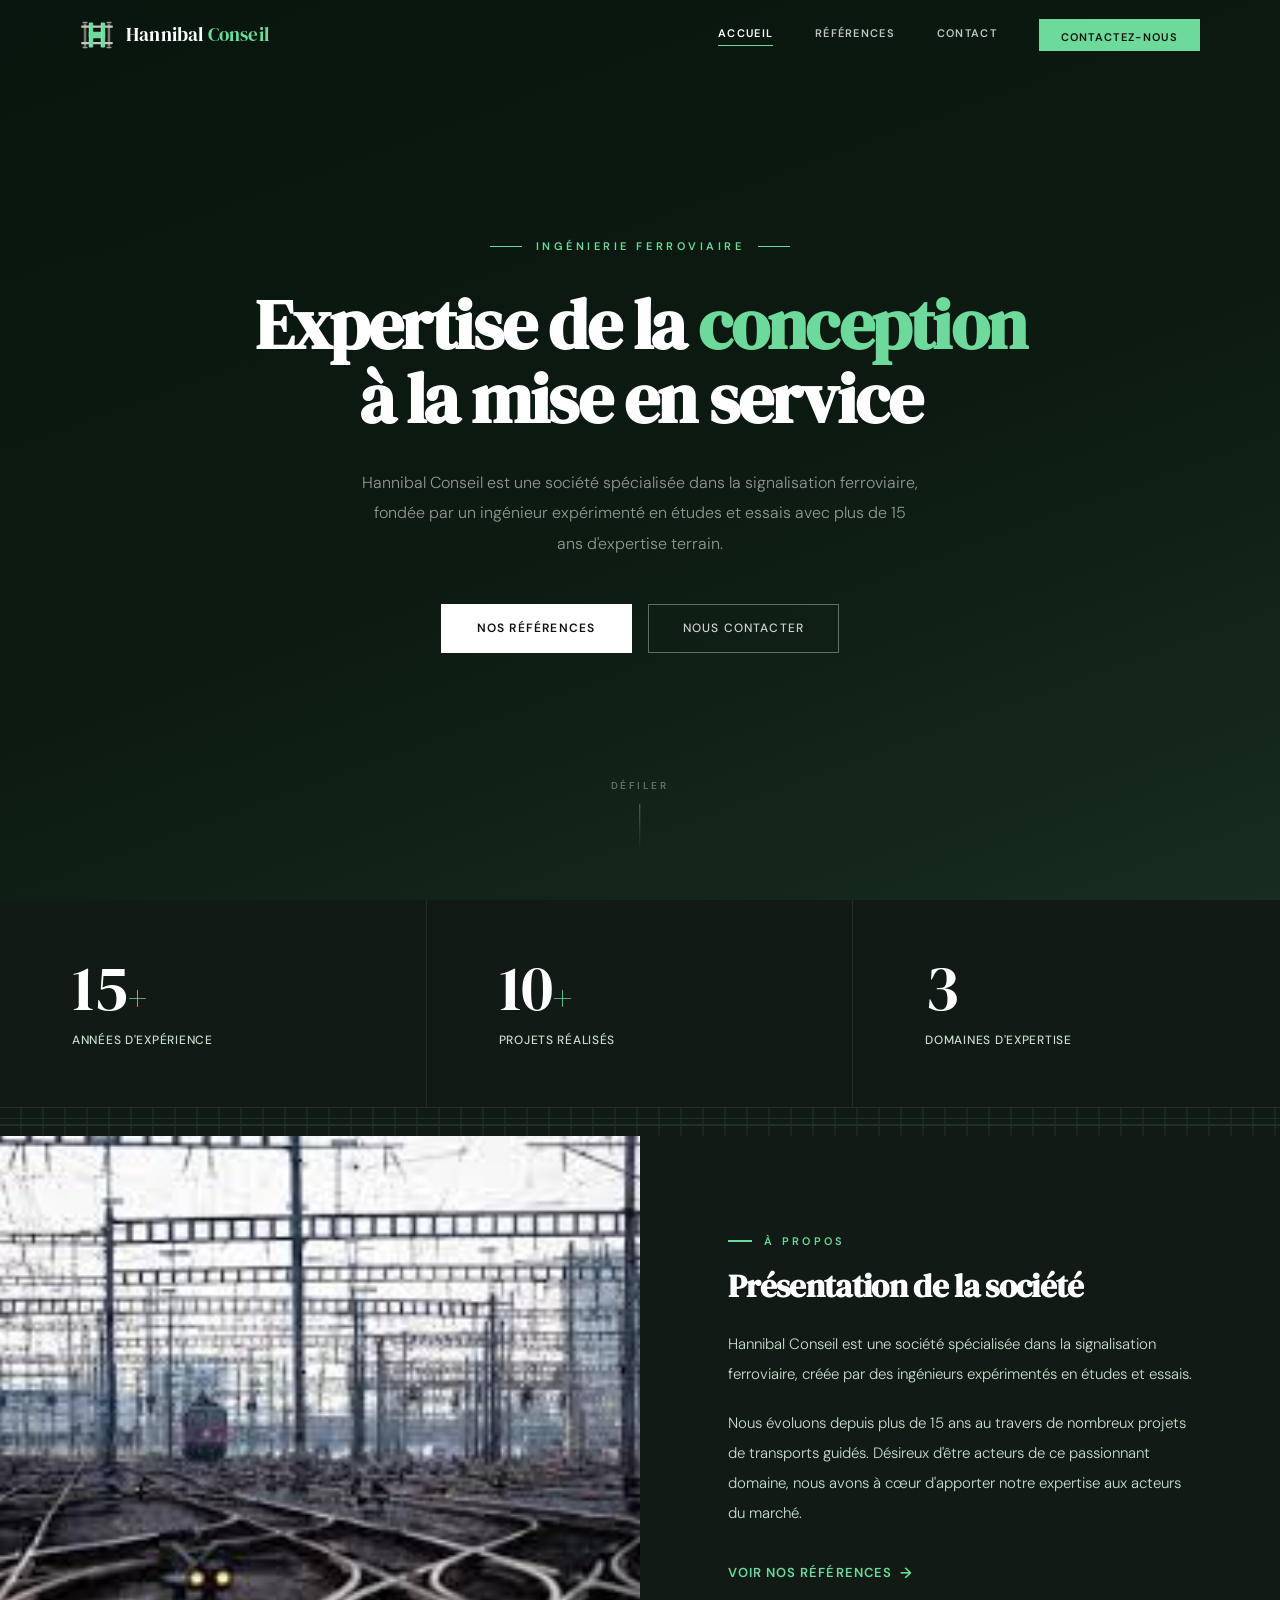
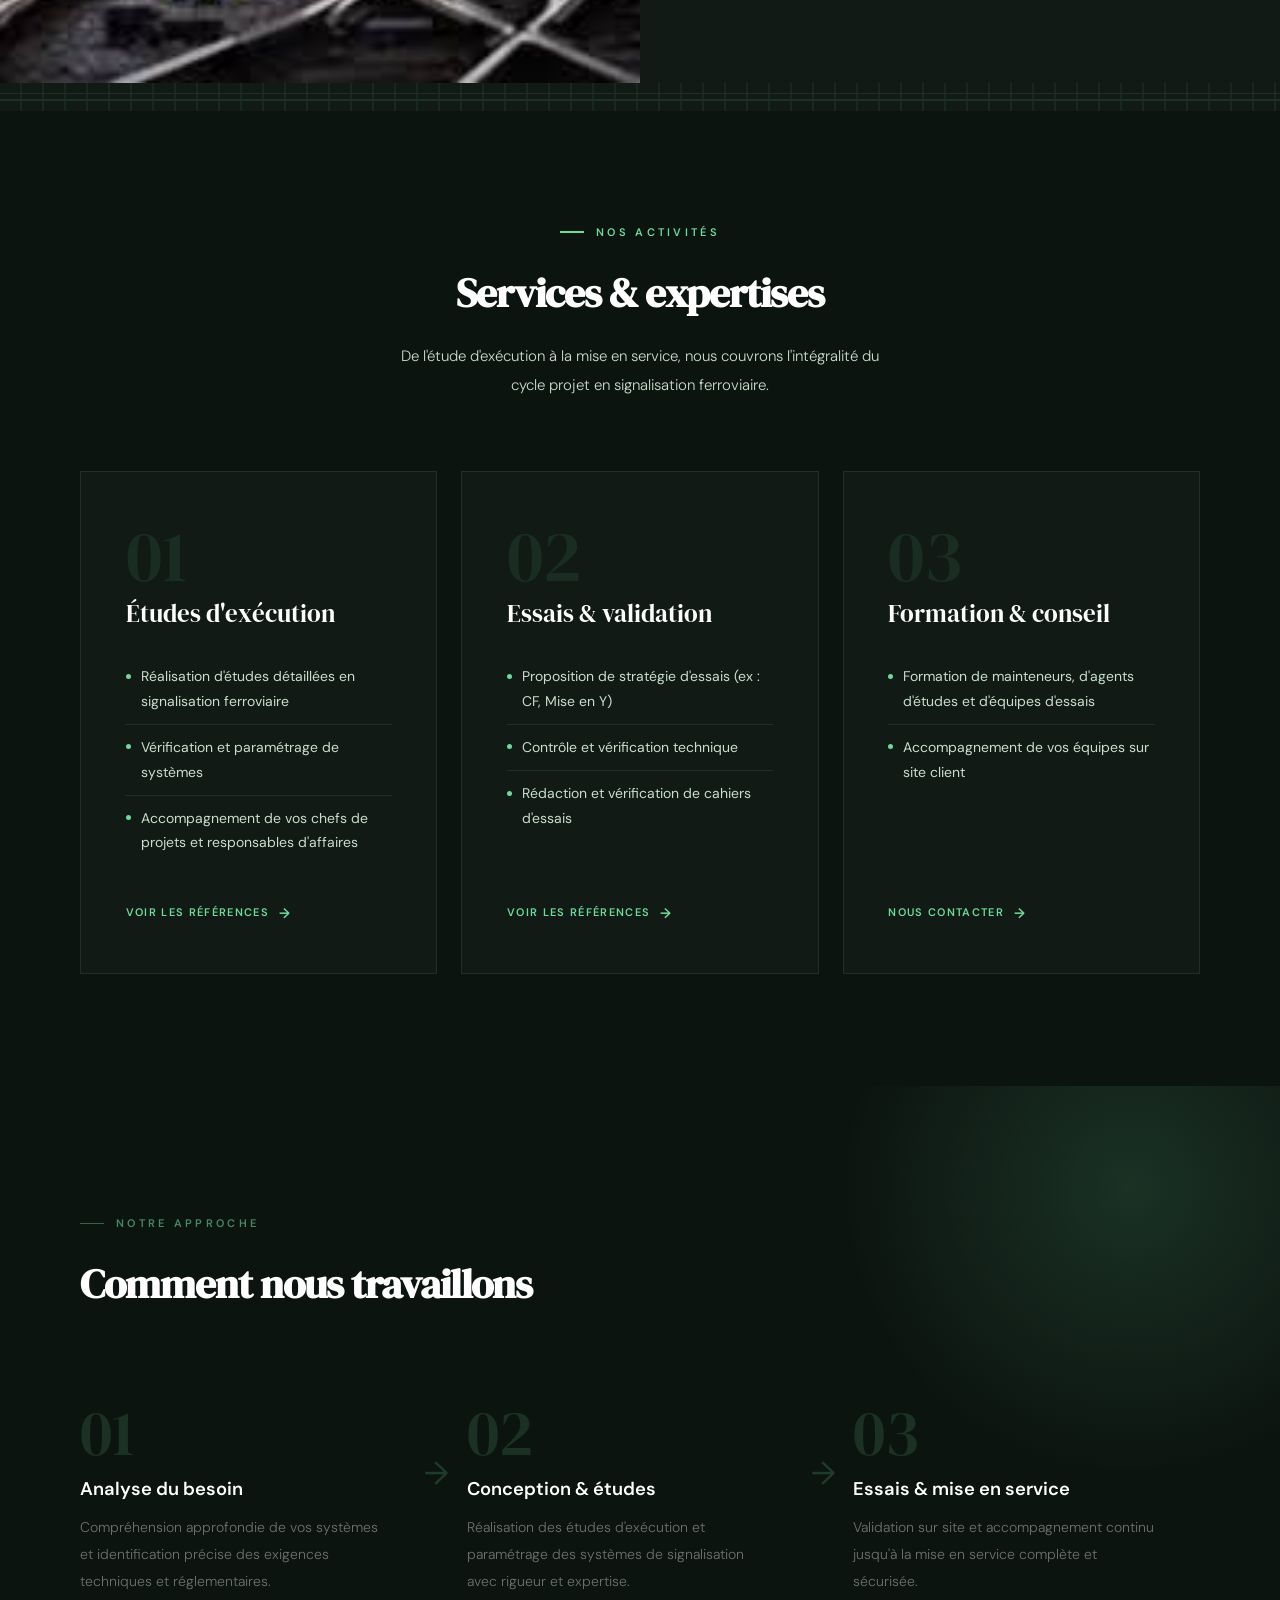
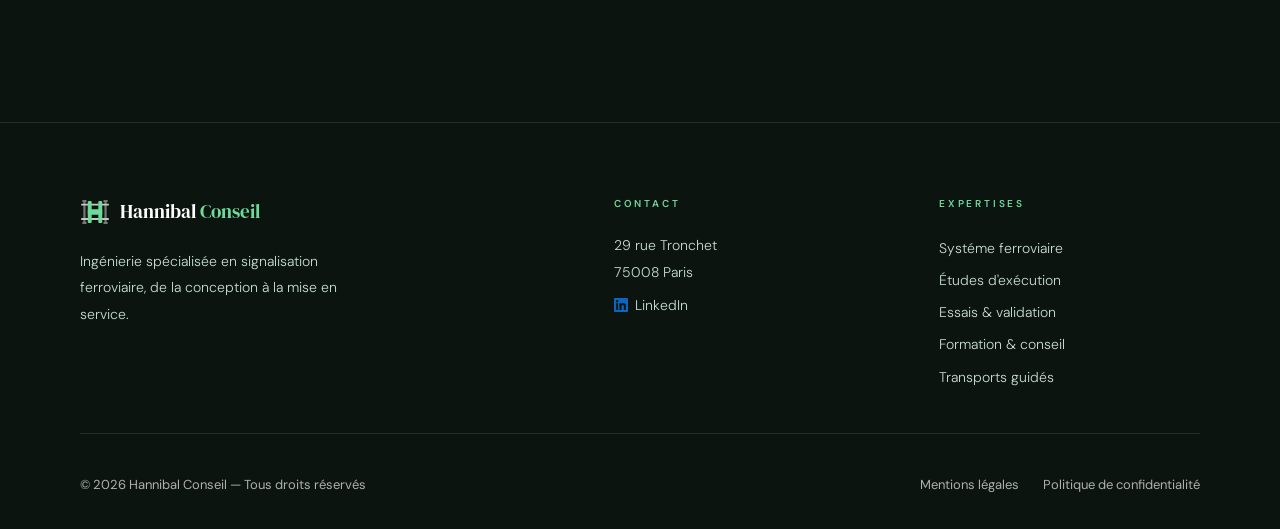
==== commit 3d500858: "Update index.html" ====
--- a/index.html
+++ b/index.html
@@ -515,7 +515,7 @@
       <div class="footer-col">
         <div class="footer-col-title">Expertises</div>
         <div class="footer-exp">
-          Signalisation ferroviaire<br>
+          Systéme ferroviaire<br>
           Études d'exécution<br>
           Essais &amp; validation<br>
           Formation &amp; conseil<br>
